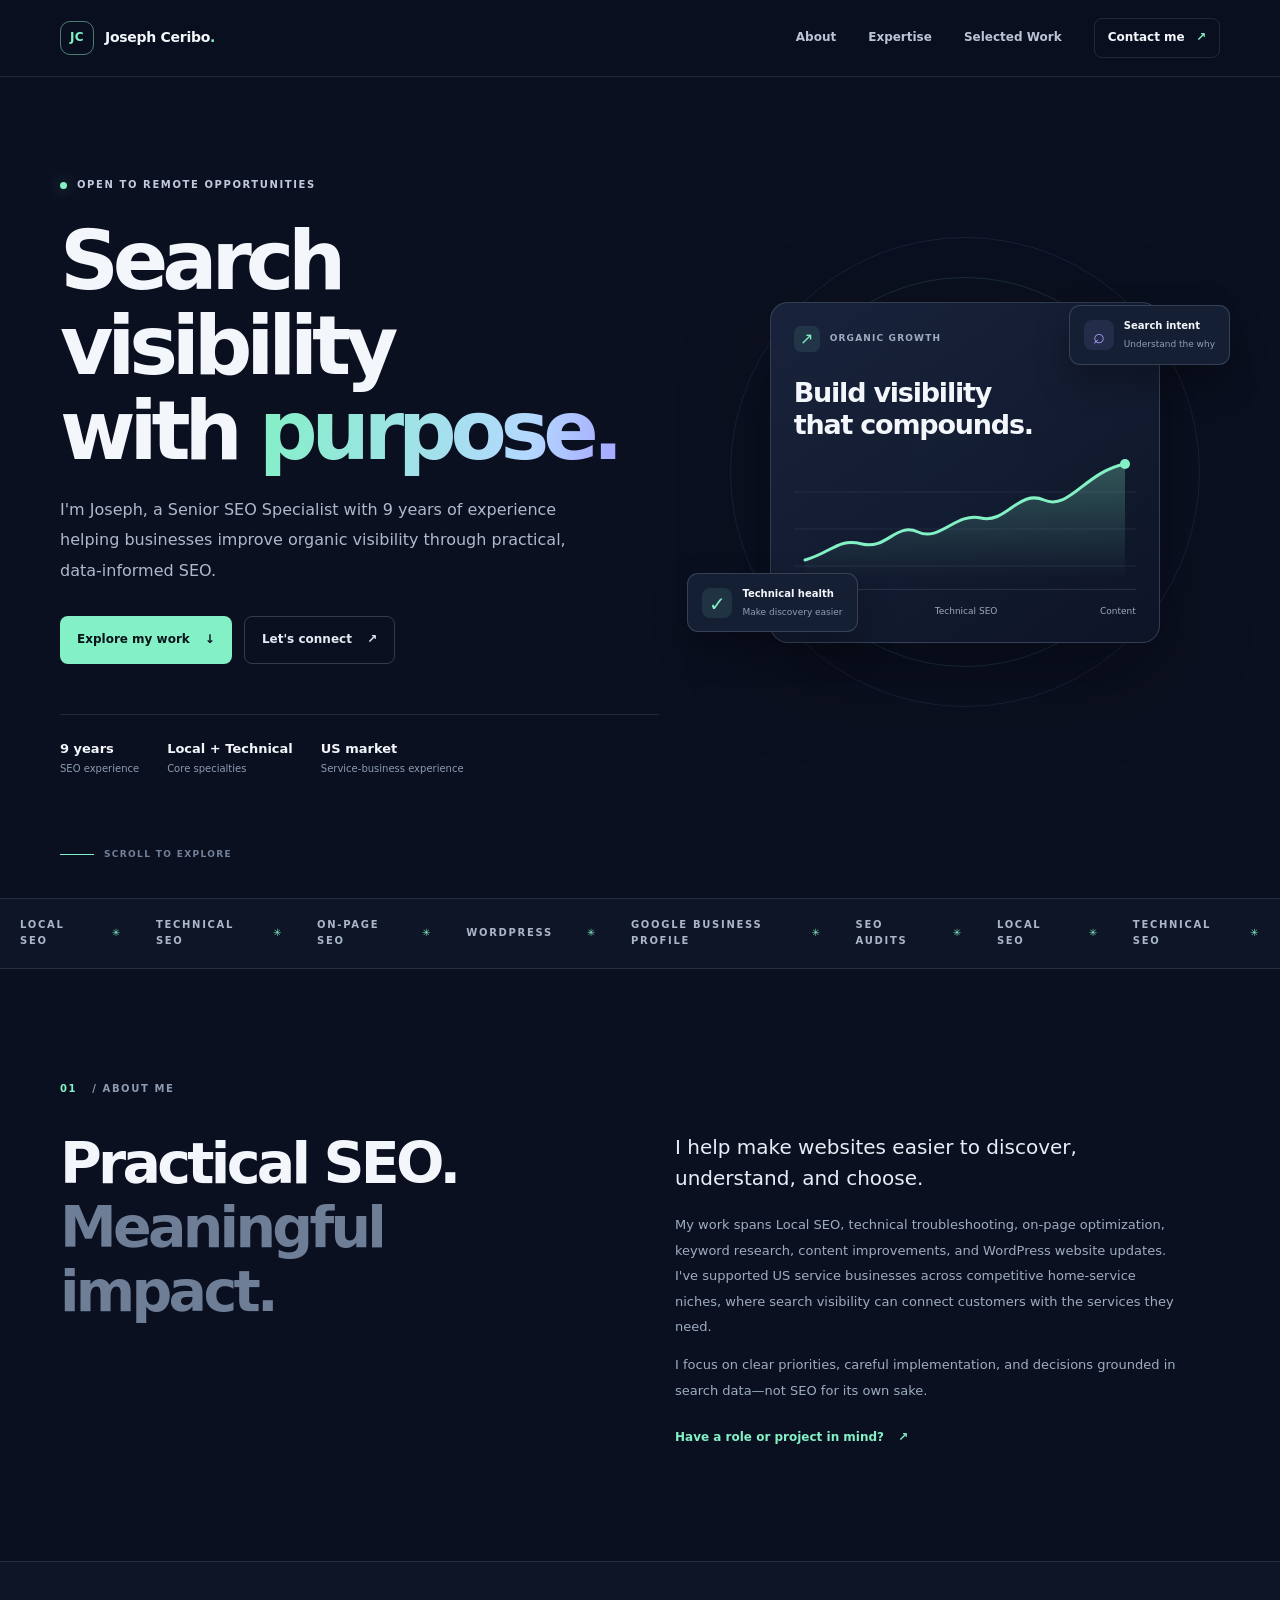
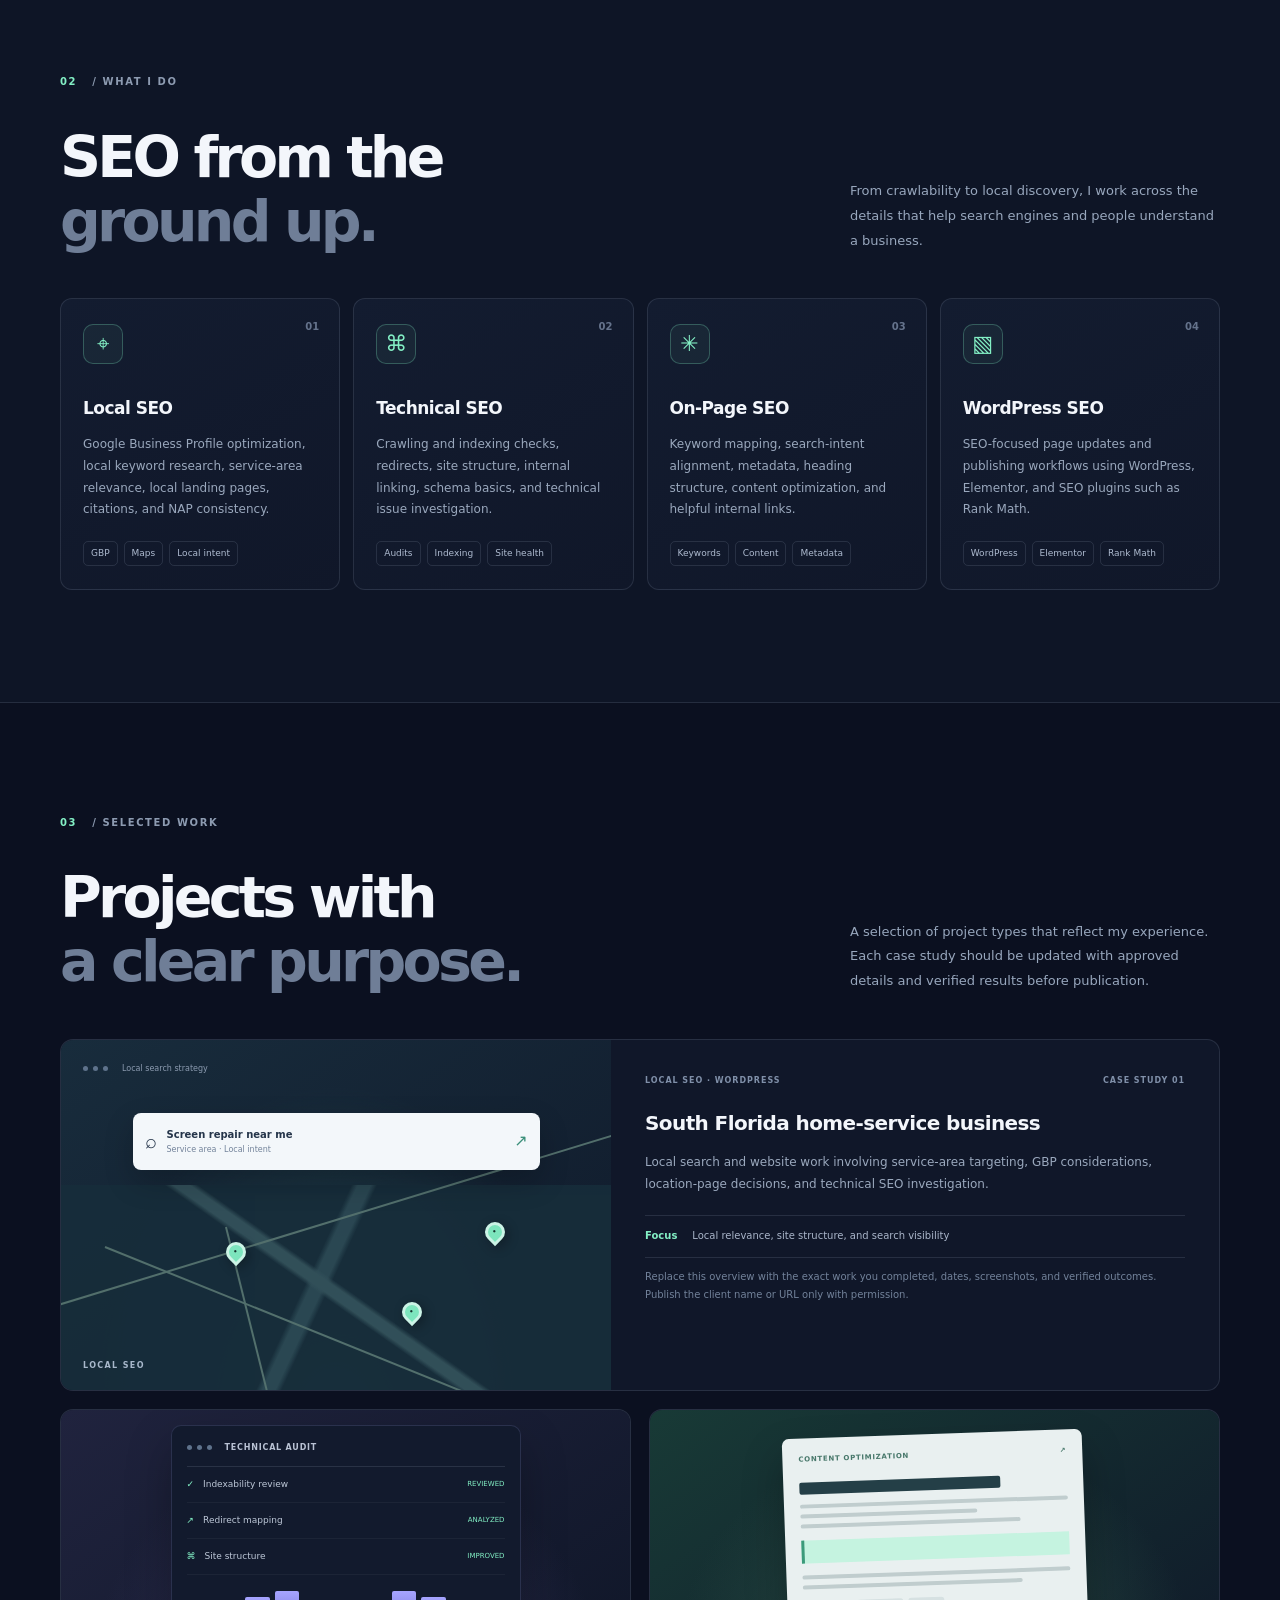
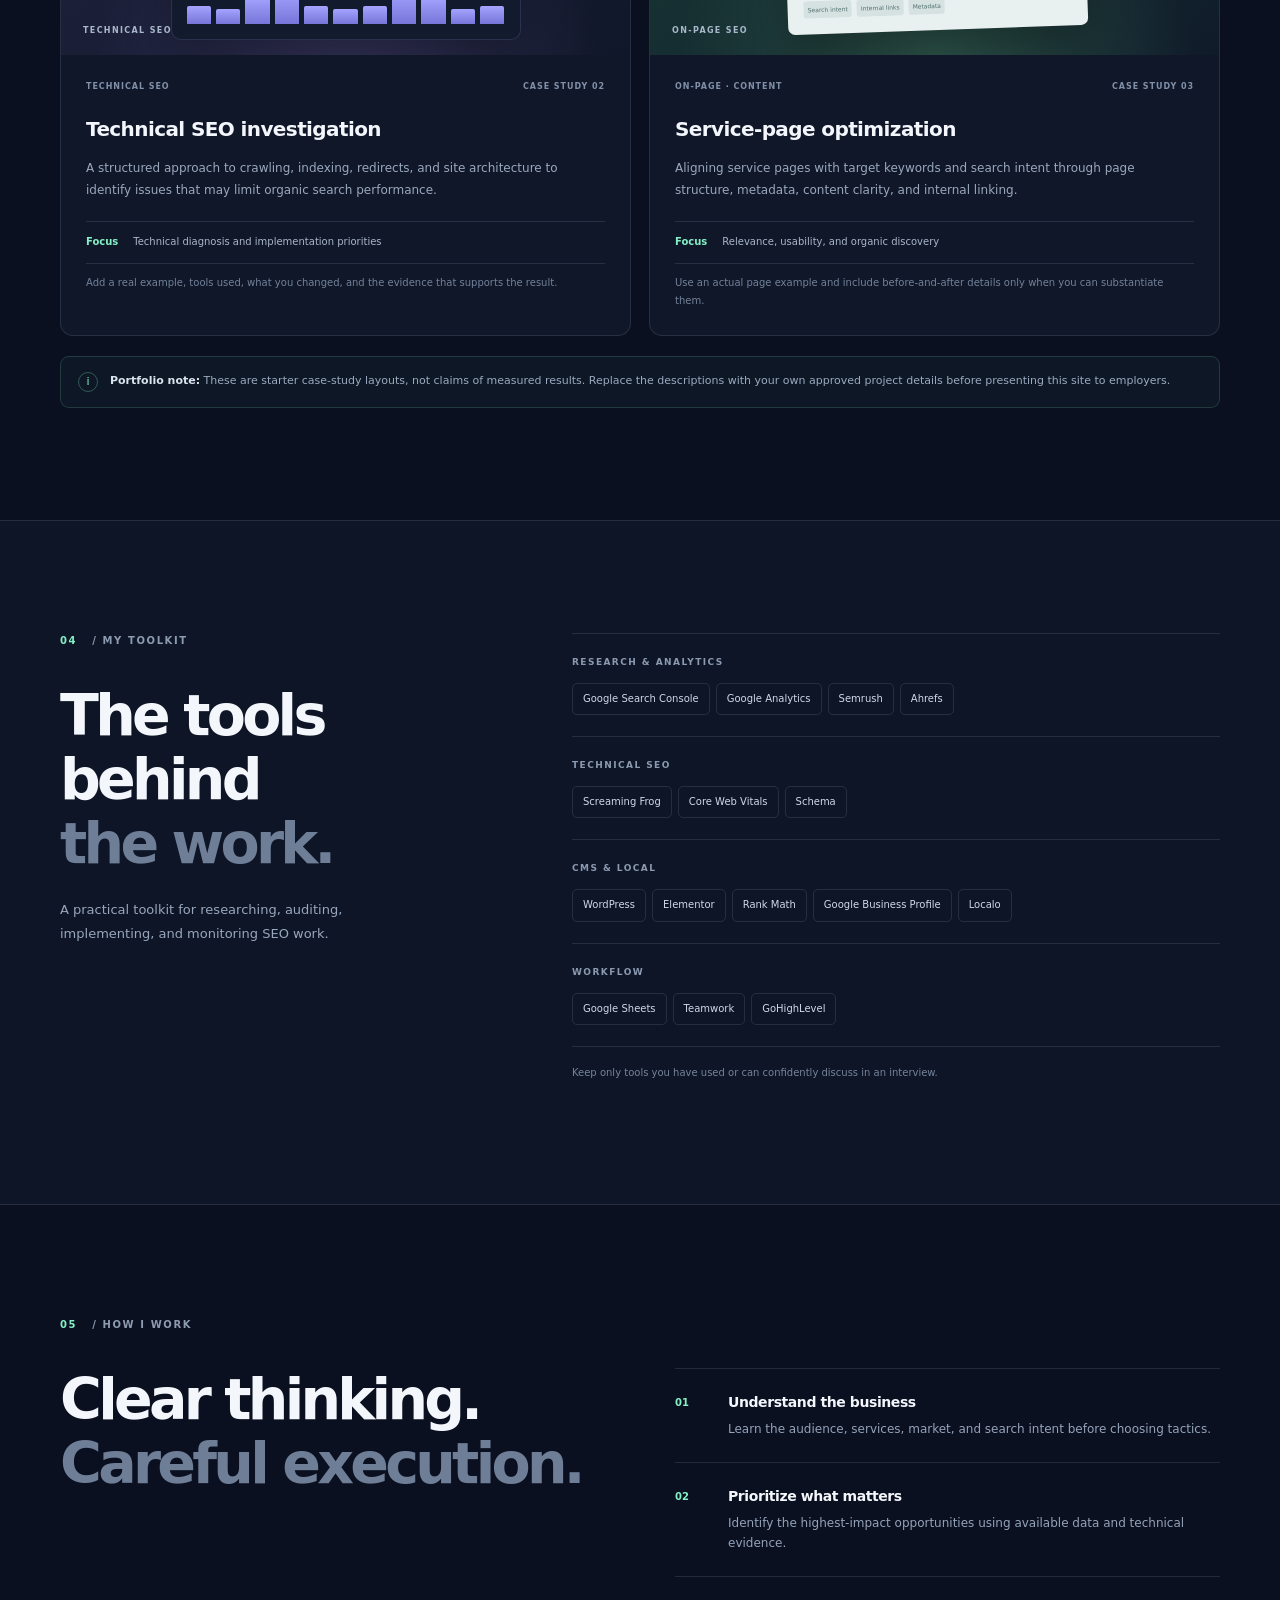
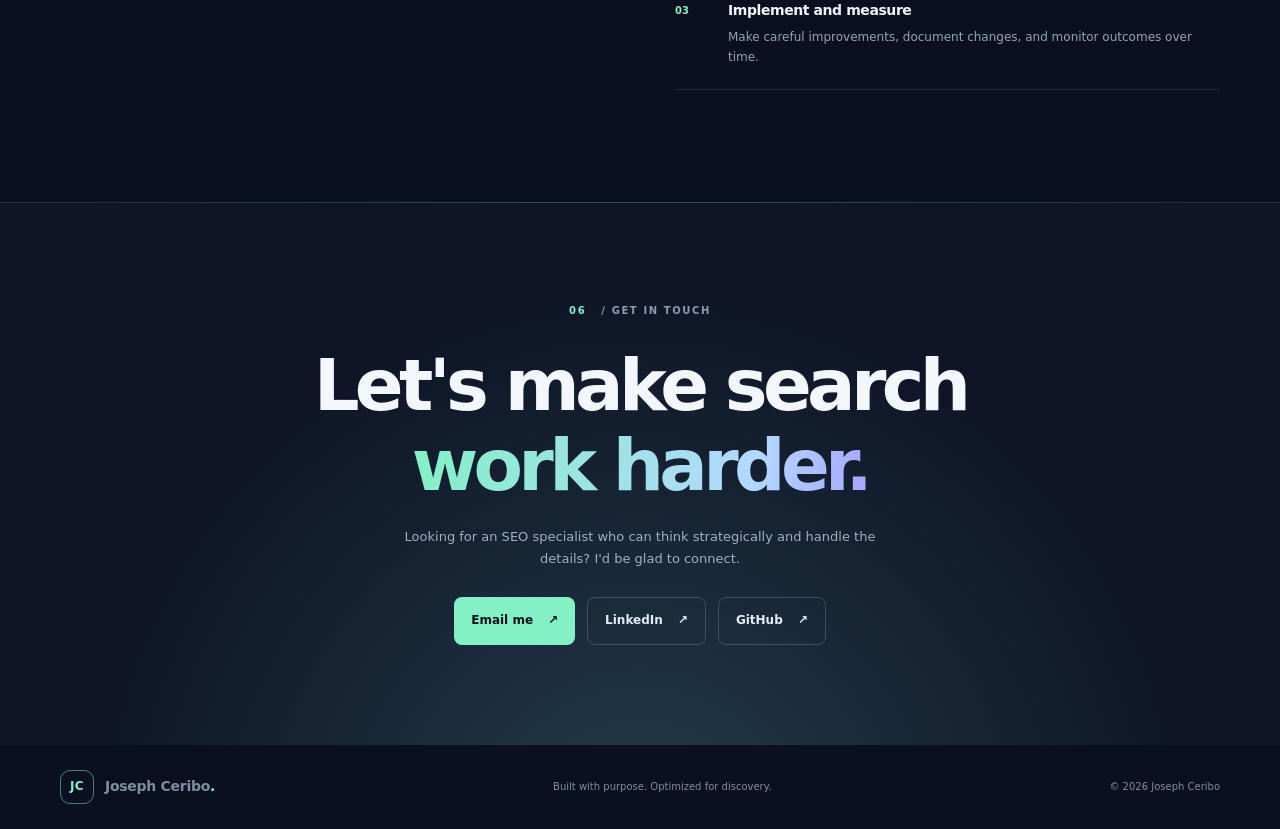
==== index.html @ 1f42ade4 "Add files via upload" ====
<!doctype html>
<html lang="en">
<head>
  <meta charset="utf-8">
  <meta name="viewport" content="width=device-width, initial-scale=1">
  <title>Joseph Ceribo | Senior SEO Specialist</title>
  <meta name="description" content="Joseph Ceribo is a Senior SEO Specialist with 9 years of experience in Local SEO, Technical SEO, On-Page SEO, and WordPress for service businesses.">
  <meta name="robots" content="index,follow">
  <meta name="theme-color" content="#0b1020">
  <!-- Replace the URL below with your published GitHub Pages URL or custom domain. -->
  <link rel="canonical" href="https://YOUR-USERNAME.github.io/portfolio/">
  <link rel="stylesheet" href="styles.css">
  <script type="application/ld+json">
  {
    "@context": "https://schema.org",
    "@type": "Person",
    "name": "Joseph Ceribo",
    "jobTitle": "Senior SEO Specialist",
    "description": "SEO specialist with 9 years of experience in Local SEO, Technical SEO, On-Page SEO, and WordPress.",
    "knowsAbout": ["Local SEO", "Technical SEO", "On-Page SEO", "WordPress SEO", "Google Business Profile", "SEO Audits"]
  }
  </script>
</head>
<body>
  <a class="skip-link" href="#main">Skip to content</a>
  <header class="site-header">
    <nav class="nav container" aria-label="Main navigation">
      <a class="brand" href="#home" aria-label="Joseph Ceribo home"><span class="brand-mark">JC</span><span>Joseph Ceribo<span class="brand-dot">.</span></span></a>
      <button class="menu-toggle" aria-expanded="false" aria-controls="nav-links" aria-label="Toggle navigation"><span></span><span></span><span></span></button>
      <div class="nav-links" id="nav-links">
        <a href="#about">About</a>
        <a href="#expertise">Expertise</a>
        <a href="#work">Selected Work</a>
        <a href="#contact" class="nav-cta">Contact me <span aria-hidden="true">↗</span></a>
      </div>
    </nav>
  </header>

  <main id="main">
    <section class="hero section container" id="home">
      <div class="hero-copy">
        <p class="eyebrow"><span class="status-dot"></span> OPEN TO REMOTE OPPORTUNITIES</p>
        <h1>Search visibility<br>with <span class="gradient-text">purpose.</span></h1>
        <p class="hero-intro">I'm Joseph, a Senior SEO Specialist with 9 years of experience helping businesses improve organic visibility through practical, data-informed SEO.</p>
        <div class="hero-actions">
          <a class="button button-primary" href="#work">Explore my work <span aria-hidden="true">↓</span></a>
          <a class="button button-ghost" href="#contact">Let's connect <span aria-hidden="true">↗</span></a>
        </div>
        <div class="hero-proof">
          <div><strong>9 years</strong><span>SEO experience</span></div>
          <div><strong>Local + Technical</strong><span>Core specialties</span></div>
          <div><strong>US market</strong><span>Service-business experience</span></div>
        </div>
      </div>
      <div class="hero-visual" aria-label="SEO strategy illustration">
        <div class="orb orb-one"></div><div class="orb orb-two"></div>
        <div class="visual-card card-main">
          <div class="visual-top"><span class="mini-icon">↗</span><span class="tiny-label">ORGANIC GROWTH</span><span class="live-pill">SEO</span></div>
          <div class="visual-heading">Build visibility<br>that compounds.</div>
          <div class="chart">
            <div class="chart-grid"></div>
            <svg viewBox="0 0 320 125" role="img" aria-label="Decorative upward trend line">
              <defs><linearGradient id="lineFill" x1="0" x2="0" y1="0" y2="1"><stop offset="0%" stop-color="#83f0c5" stop-opacity=".28"/><stop offset="100%" stop-color="#83f0c5" stop-opacity="0"/></linearGradient></defs>
              <path d="M0 106 C28 98 32 84 57 90 S91 68 113 78 S151 58 176 64 S214 35 239 46 S280 18 320 10 L320 125 L0 125Z" fill="url(#lineFill)"/>
              <path d="M0 106 C28 98 32 84 57 90 S91 68 113 78 S151 58 176 64 S214 35 239 46 S280 18 320 10" fill="none" stroke="#83f0c5" stroke-width="3" stroke-linecap="round"/>
              <circle cx="320" cy="10" r="5" fill="#83f0c5"/>
            </svg>
          </div>
          <div class="visual-bottom"><span>Strategy</span><span>Technical SEO</span><span>Content</span></div>
        </div>
        <div class="floating-chip chip-a"><span class="chip-icon">⌕</span><span><b>Search intent</b><small>Understand the why</small></span></div>
        <div class="floating-chip chip-b"><span class="chip-icon chip-icon-green">✓</span><span><b>Technical health</b><small>Make discovery easier</small></span></div>
        <div class="hero-glow"></div>
      </div>
      <div class="hero-scroll"><span></span> SCROLL TO EXPLORE</div>
    </section>

    <section class="ticker" aria-label="Areas of expertise">
      <div class="ticker-track"><span>LOCAL SEO</span><i>✳</i><span>TECHNICAL SEO</span><i>✳</i><span>ON-PAGE SEO</span><i>✳</i><span>WORDPRESS</span><i>✳</i><span>GOOGLE BUSINESS PROFILE</span><i>✳</i><span>SEO AUDITS</span><i>✳</i><span>LOCAL SEO</span><i>✳</i><span>TECHNICAL SEO</span><i>✳</i></div>
    </section>

    <section class="section container about-section" id="about">
      <div class="section-kicker"><span>01</span> / ABOUT ME</div>
      <div class="about-grid">
        <div><h2>Practical SEO.<br><span class="muted-heading">Meaningful impact.</span></h2></div>
        <div class="about-content">
          <p class="lead">I help make websites easier to discover, understand, and choose.</p>
          <p>My work spans Local SEO, technical troubleshooting, on-page optimization, keyword research, content improvements, and WordPress website updates. I've supported US service businesses across competitive home-service niches, where search visibility can connect customers with the services they need.</p>
          <p>I focus on clear priorities, careful implementation, and decisions grounded in search data—not SEO for its own sake.</p>
          <a class="text-link" href="#contact">Have a role or project in mind? <span>↗</span></a>
        </div>
      </div>
    </section>

    <section class="section section-alt" id="expertise">
      <div class="container">
        <div class="section-kicker"><span>02</span> / WHAT I DO</div>
        <div class="section-heading-row"><h2>SEO from the<br><span class="muted-heading">ground up.</span></h2><p>From crawlability to local discovery, I work across the details that help search engines and people understand a business.</p></div>
        <div class="expertise-grid">
          <article class="skill-card"><div class="skill-number">01</div><div class="skill-icon">⌖</div><h3>Local SEO</h3><p>Google Business Profile optimization, local keyword research, service-area relevance, local landing pages, citations, and NAP consistency.</p><div class="skill-tags"><span>GBP</span><span>Maps</span><span>Local intent</span></div></article>
          <article class="skill-card"><div class="skill-number">02</div><div class="skill-icon">⌘</div><h3>Technical SEO</h3><p>Crawling and indexing checks, redirects, site structure, internal linking, schema basics, and technical issue investigation.</p><div class="skill-tags"><span>Audits</span><span>Indexing</span><span>Site health</span></div></article>
          <article class="skill-card"><div class="skill-number">03</div><div class="skill-icon">✳</div><h3>On-Page SEO</h3><p>Keyword mapping, search-intent alignment, metadata, heading structure, content optimization, and helpful internal links.</p><div class="skill-tags"><span>Keywords</span><span>Content</span><span>Metadata</span></div></article>
          <article class="skill-card"><div class="skill-number">04</div><div class="skill-icon">▧</div><h3>WordPress SEO</h3><p>SEO-focused page updates and publishing workflows using WordPress, Elementor, and SEO plugins such as Rank Math.</p><div class="skill-tags"><span>WordPress</span><span>Elementor</span><span>Rank Math</span></div></article>
        </div>
      </div>
    </section>

    <section class="section container" id="work">
      <div class="section-kicker"><span>03</span> / SELECTED WORK</div>
      <div class="section-heading-row"><h2>Projects with<br><span class="muted-heading">a clear purpose.</span></h2><p>A selection of project types that reflect my experience. Each case study should be updated with approved details and verified results before publication.</p></div>
      <div class="work-grid">
        <article class="work-card work-featured">
          <div class="work-visual visual-local"><div class="browser-bar"><span></span><span></span><span></span><div>Local search strategy</div></div><div class="mock-search"><span>⌕</span><div><b>Screen repair near me</b><small>Service area · Local intent</small></div><span class="search-arrow">↗</span></div><div class="mock-map"><div class="map-line line-1"></div><div class="map-line line-2"></div><div class="map-line line-3"></div><div class="map-pin pin-1">•</div><div class="map-pin pin-2">•</div><div class="map-pin pin-3">•</div></div><span class="visual-label">LOCAL SEO</span></div>
          <div class="work-info"><div class="work-meta"><span>LOCAL SEO · WORDPRESS</span><span>CASE STUDY 01</span></div><h3>South Florida home-service business</h3><p>Local search and website work involving service-area targeting, GBP considerations, location-page decisions, and technical SEO investigation.</p><div class="work-outcome"><b>Focus</b><span>Local relevance, site structure, and search visibility</span></div><p class="case-note">Replace this overview with the exact work you completed, dates, screenshots, and verified outcomes. Publish the client name or URL only with permission.</p></div>
        </article>
        <article class="work-card">
          <div class="work-visual visual-tech"><div class="tech-window"><div class="tech-window-head"><span></span><span></span><span></span><b>TECHNICAL AUDIT</b></div><div class="audit-row"><i class="audit-check">✓</i><span>Indexability review</span><em>REVIEWED</em></div><div class="audit-row"><i class="audit-check">↗</i><span>Redirect mapping</span><em>ANALYZED</em></div><div class="audit-row"><i class="audit-check">⌘</i><span>Site structure</span><em>IMPROVED</em></div><div class="audit-bars"><span></span><span></span><span></span><span></span><span></span><span></span><span></span><span></span><span></span><span></span><span></span></div></div><span class="visual-label">TECHNICAL SEO</span></div>
          <div class="work-info"><div class="work-meta"><span>TECHNICAL SEO</span><span>CASE STUDY 02</span></div><h3>Technical SEO investigation</h3><p>A structured approach to crawling, indexing, redirects, and site architecture to identify issues that may limit organic search performance.</p><div class="work-outcome"><b>Focus</b><span>Technical diagnosis and implementation priorities</span></div><p class="case-note">Add a real example, tools used, what you changed, and the evidence that supports the result.</p></div>
        </article>
        <article class="work-card">
          <div class="work-visual visual-content"><div class="content-sheet"><div class="sheet-top"><span>CONTENT OPTIMIZATION</span><span>↗</span></div><div class="sheet-title"></div><div class="sheet-line wide"></div><div class="sheet-line"></div><div class="sheet-line medium"></div><div class="sheet-highlight"></div><div class="sheet-line wide"></div><div class="sheet-line medium"></div><div class="sheet-tags"><span>Search intent</span><span>Internal links</span><span>Metadata</span></div></div><span class="visual-label">ON-PAGE SEO</span></div>
          <div class="work-info"><div class="work-meta"><span>ON-PAGE · CONTENT</span><span>CASE STUDY 03</span></div><h3>Service-page optimization</h3><p>Aligning service pages with target keywords and search intent through page structure, metadata, content clarity, and internal linking.</p><div class="work-outcome"><b>Focus</b><span>Relevance, usability, and organic discovery</span></div><p class="case-note">Use an actual page example and include before-and-after details only when you can substantiate them.</p></div>
        </article>
      </div>
      <div class="portfolio-note"><span class="note-icon">i</span><p><strong>Portfolio note:</strong> These are starter case-study layouts, not claims of measured results. Replace the descriptions with your own approved project details before presenting this site to employers.</p></div>
    </section>

    <section class="section section-alt" id="toolkit">
      <div class="container toolkit-layout">
        <div><div class="section-kicker"><span>04</span> / MY TOOLKIT</div><h2>The tools behind<br><span class="muted-heading">the work.</span></h2><p class="toolkit-intro">A practical toolkit for researching, auditing, implementing, and monitoring SEO work.</p></div>
        <div class="tool-list">
          <div class="tool-row"><span class="tool-category">RESEARCH & ANALYTICS</span><div class="tool-pills"><span>Google Search Console</span><span>Google Analytics</span><span>Semrush</span><span>Ahrefs</span></div></div>
          <div class="tool-row"><span class="tool-category">TECHNICAL SEO</span><div class="tool-pills"><span>Screaming Frog</span><span>Core Web Vitals</span><span>Schema</span></div></div>
          <div class="tool-row"><span class="tool-category">CMS & LOCAL</span><div class="tool-pills"><span>WordPress</span><span>Elementor</span><span>Rank Math</span><span>Google Business Profile</span><span>Localo</span></div></div>
          <div class="tool-row"><span class="tool-category">WORKFLOW</span><div class="tool-pills"><span>Google Sheets</span><span>Teamwork</span><span>GoHighLevel</span></div></div>
          <p class="tool-disclaimer">Keep only tools you have used or can confidently discuss in an interview.</p>
        </div>
      </div>
    </section>

    <section class="section container" id="approach">
      <div class="section-kicker"><span>05</span> / HOW I WORK</div>
      <div class="approach-grid">
        <div><h2>Clear thinking.<br><span class="muted-heading">Careful execution.</span></h2></div>
        <div class="approach-steps">
          <div class="approach-step"><span>01</span><div><h3>Understand the business</h3><p>Learn the audience, services, market, and search intent before choosing tactics.</p></div></div>
          <div class="approach-step"><span>02</span><div><h3>Prioritize what matters</h3><p>Identify the highest-impact opportunities using available data and technical evidence.</p></div></div>
          <div class="approach-step"><span>03</span><div><h3>Implement and measure</h3><p>Make careful improvements, document changes, and monitor outcomes over time.</p></div></div>
        </div>
      </div>
    </section>

    <section class="contact-section" id="contact">
      <div class="container contact-inner">
        <div class="section-kicker"><span>06</span> / GET IN TOUCH</div>
        <h2>Let's make search<br><span class="gradient-text">work harder.</span></h2>
        <p>Looking for an SEO specialist who can think strategically and handle the details? I'd be glad to connect.</p>
        <div class="contact-actions">
          <!-- Replace the placeholder email with your preferred professional email. -->
          <a class="button button-primary" href="mailto:YOUR-EMAIL@example.com">Email me <span aria-hidden="true">↗</span></a>
          <!-- Replace YOUR-LINKEDIN with your LinkedIn profile URL. -->
          <a class="button button-ghost" href="https://www.linkedin.com/in/YOUR-LINKEDIN/" target="_blank" rel="noopener noreferrer">LinkedIn <span aria-hidden="true">↗</span></a>
          <!-- Replace YOUR-USERNAME with your GitHub username. -->
          <a class="button button-ghost" href="https://github.com/YOUR-USERNAME" target="_blank" rel="noopener noreferrer">GitHub <span aria-hidden="true">↗</span></a>
        </div>
      </div>
    </section>
  </main>

  <footer class="footer container"><a class="brand" href="#home"><span class="brand-mark">JC</span><span>Joseph Ceribo<span class="brand-dot">.</span></span></a><p>Built with purpose. Optimized for discovery.</p><span>© <span id="year">2026</span> Joseph Ceribo</span></footer>
  <script src="script.js"></script>
</body>
</html>
---- styles.css ----
:root{--bg:#0b1020;--panel:#11182b;--panel2:#151e33;--text:#f3f6fb;--muted:#9ba8bd;--green:#83f0c5;--purple:#a6a4ff;--line:rgba(191,207,231,.13);--max:1160px}*{box-sizing:border-box}html{scroll-behavior:smooth;scroll-padding-top:88px}body{margin:0;background:var(--bg);color:var(--text);font-family:Inter,ui-sans-serif,system-ui,-apple-system,BlinkMacSystemFont,"Segoe UI",sans-serif;line-height:1.65;-webkit-font-smoothing:antialiased}a{color:inherit;text-decoration:none}button{font:inherit}.container{width:min(var(--max),calc(100% - 48px));margin-inline:auto}.section{padding-block:112px}.site-header{position:sticky;top:0;z-index:20;background:rgba(11,16,32,.84);backdrop-filter:blur(18px);border-bottom:1px solid var(--line)}.nav{height:76px;display:flex;align-items:center;justify-content:space-between}.brand{display:inline-flex;align-items:center;gap:11px;font-size:14px;font-weight:750;letter-spacing:-.02em}.brand-mark{display:grid;place-items:center;width:34px;height:34px;border:1px solid rgba(131,240,197,.5);border-radius:10px;color:var(--green);font-size:12px;letter-spacing:.02em}.brand-dot{color:var(--green)}.nav-links{display:flex;align-items:center;gap:32px;color:#bac4d5;font-size:12px;font-weight:650}.nav-links a:hover,.text-link:hover{color:var(--green)}.nav-cta{border:1px solid var(--line);border-radius:8px;padding:9px 13px;color:var(--text)!important}.nav-cta span{color:var(--green);margin-left:7px}.menu-toggle{display:none;background:none;border:0;color:white}.hero{min-height:670px;display:grid;grid-template-columns:1.08fr .92fr;align-items:center;gap:50px;position:relative;padding-top:90px;padding-bottom:120px}.eyebrow,.section-kicker,.work-meta,.tool-category{font-size:10px;font-weight:800;letter-spacing:.16em}.eyebrow{color:#c1cadd;display:flex;align-items:center;gap:10px}.status-dot{width:7px;height:7px;border-radius:50%;background:var(--green);box-shadow:0 0 14px #83f0c566}.hero h1{font-size:clamp(52px,6.4vw,83px);line-height:1.04;letter-spacing:-.075em;margin:24px 0 22px;font-weight:760}.gradient-text{background:linear-gradient(100deg,var(--green),#b3d8ff 75%,var(--purple));color:transparent;background-clip:text;-webkit-background-clip:text}.hero-intro{max-width:510px;color:#aeb9cb;font-size:16px;line-height:1.9}.hero-actions,.contact-actions{display:flex;flex-wrap:wrap;gap:12px;margin-top:30px}.button{display:inline-flex;align-items:center;justify-content:center;gap:15px;padding:13px 17px;border-radius:8px;font-size:12px;font-weight:750;transition:transform .2s,border-color .2s}.button:hover{transform:translateY(-2px)}.button-primary{background:var(--green);color:#09131b}.button-ghost{border:1px solid rgba(191,207,231,.22);color:#e5ebf4}.button-ghost:hover{border-color:var(--green)}.hero-proof{display:flex;gap:28px;margin-top:50px;padding-top:23px;border-top:1px solid var(--line)}.hero-proof div{display:flex;flex-direction:column;gap:2px}.hero-proof strong{font-size:13px}.hero-proof span{font-size:10px;color:#8d9bb1}.hero-visual{position:relative;min-height:430px;display:grid;place-items:center}.hero-glow{position:absolute;width:330px;height:330px;border-radius:50%;background:radial-gradient(circle,rgba(95,119,230,.2),transparent 70%);filter:blur(12px);z-index:0}.orb{position:absolute;border:1px solid rgba(131,240,197,.13);border-radius:50%;z-index:0}.orb-one{width:390px;height:390px}.orb-two{width:470px;height:470px;border-color:rgba(166,164,255,.1)}.visual-card{position:relative;z-index:1;width:min(100%,390px);padding:23px;border:1px solid rgba(177,199,230,.2);border-radius:18px;background:linear-gradient(145deg,rgba(25,36,60,.97),rgba(14,21,39,.97));box-shadow:0 30px 90px #0005}.visual-top{display:flex;align-items:center;gap:10px}.mini-icon{width:26px;height:26px;display:grid;place-items:center;border-radius:7px;background:#83f0c51a;color:var(--green)}.tiny-label{font-size:9px;letter-spacing:.13em;color:#9eacc0;font-weight:800}.live-pill{margin-left:auto;color:var(--green);font-size:9px;border:1px solid #83f0c544;border-radius:20px;padding:3px 8px}.visual-heading{font-size:27px;line-height:1.18;letter-spacing:-.045em;font-weight:730;margin:25px 0 4px}.chart{height:145px;position:relative;overflow:hidden}.chart-grid{position:absolute;inset:12px 0;background:repeating-linear-gradient(to bottom,transparent 0,transparent 35px,rgba(177,199,230,.09) 36px,transparent 37px)}.chart svg{position:absolute;inset:10px 0 0;width:100%;height:125px}.visual-bottom{display:flex;justify-content:space-between;gap:8px;border-top:1px solid var(--line);padding-top:14px;color:#9aa9bf;font-size:9px}.floating-chip{position:absolute;z-index:3;display:flex;align-items:center;gap:10px;background:#151f34;border:1px solid rgba(191,207,231,.19);box-shadow:0 16px 35px #0004;border-radius:11px;padding:12px 14px}.floating-chip b,.floating-chip small{display:block}.floating-chip b{font-size:10px}.floating-chip small{font-size:9px;color:#8f9db2;margin-top:2px}.chip-icon{display:grid;place-items:center;width:30px;height:30px;background:#a6a4ff1a;color:var(--purple);border-radius:8px;font-size:20px}.chip-icon-green{background:#83f0c51a;color:var(--green)}.chip-a{top:48px;right:-10px}.chip-b{bottom:55px;left:-22px}.hero-scroll{position:absolute;bottom:36px;left:0;display:flex;align-items:center;gap:10px;color:#728199;font-size:9px;font-weight:800;letter-spacing:.15em}.hero-scroll span{height:1px;width:34px;background:var(--green)}.ticker{overflow:hidden;border-block:1px solid var(--line);background:#0e1526}.ticker-track{display:flex;align-items:center;justify-content:space-around;gap:34px;min-width:1000px;padding:18px 20px;color:#aab6ca;font-size:10px;font-weight:800;letter-spacing:.17em}.ticker-track i{color:var(--green);font-style:normal}.section-kicker{color:#8d9bb1;margin-bottom:35px}.section-kicker span{color:var(--green);margin-right:10px}.about-grid,.approach-grid{display:grid;grid-template-columns:1fr 1fr;gap:70px}.section h2,.contact-inner h2{font-size:clamp(36px,4.5vw,57px);line-height:1.12;letter-spacing:-.065em;margin:0;font-weight:730}.muted-heading{color:#6f7e97}.about-content{max-width:510px}.lead{font-size:20px;color:#e7edf6;line-height:1.55;margin:0 0 18px}.about-content p:not(.lead){color:#9eacc0;font-size:13px;line-height:1.95}.text-link{display:inline-flex;gap:14px;align-items:center;color:var(--green);font-size:12px;font-weight:750;margin-top:12px}.section-alt{background:#0e1526;border-block:1px solid var(--line)}.section-heading-row{display:flex;align-items:end;justify-content:space-between;gap:50px;margin-bottom:45px}.section-heading-row>p{max-width:370px;margin:0;color:#98a7bd;font-size:13px;line-height:1.9}.expertise-grid{display:grid;grid-template-columns:repeat(4,1fr);gap:13px}.skill-card{position:relative;padding:25px 22px 23px;border:1px solid var(--line);border-radius:12px;background:linear-gradient(150deg,#131c30,#101729);min-height:290px;transition:transform .2s,border-color .2s}.skill-card:hover,.work-card:hover{transform:translateY(-4px);border-color:#83f0c54a}.skill-number{position:absolute;top:20px;right:20px;color:#65738c;font-size:10px;font-weight:800}.skill-icon{width:40px;height:40px;border:1px solid #83f0c544;background:#83f0c50d;border-radius:10px;display:grid;place-items:center;color:var(--green);font-size:22px;margin-bottom:30px}.skill-card h3,.work-info h3,.approach-step h3{font-size:17px;letter-spacing:-.03em;margin:0 0 10px}.skill-card p,.work-info>p{font-size:12px;color:#9aa8bd;line-height:1.8}.skill-tags,.tool-pills{display:flex;flex-wrap:wrap;gap:6px}.skill-tags{margin-top:20px}.skill-tags span,.tool-pills span{border:1px solid var(--line);border-radius:5px;padding:4px 7px;color:#aebbd0;font-size:9px}.work-grid{display:grid;grid-template-columns:1fr 1fr;gap:18px}.work-card{overflow:hidden;border:1px solid var(--line);border-radius:13px;background:#101729;transition:transform .2s,border-color .2s}.work-featured{grid-column:1/-1;display:grid;grid-template-columns:.95fr 1.05fr}.work-visual{height:245px;position:relative;overflow:hidden;display:flex;align-items:center;justify-content:center;padding:25px}.work-featured .work-visual{height:100%;min-height:350px}.visual-local{background:radial-gradient(ellipse at 50% 110%,#244c54 0,transparent 62%),linear-gradient(145deg,#182c3c,#101a2b)}.browser-bar{position:absolute;top:22px;left:22px;right:22px;display:flex;gap:5px;align-items:center;color:#8c9bb0;font-size:8px}.browser-bar>span,.tech-window-head>span{width:5px;height:5px;background:#5e728b;border-radius:50%}.browser-bar div{margin-left:9px}.mock-search{position:absolute;z-index:2;top:73px;left:13%;right:13%;display:flex;align-items:center;gap:10px;padding:12px;background:#f3f7fa;color:#243449;border-radius:8px;box-shadow:0 12px 30px #0003}.mock-search>span:first-child{font-size:20px}.mock-search b,.mock-search small{display:block}.mock-search b{font-size:10px}.mock-search small{font-size:8px;color:#73839a}.search-arrow{margin-left:auto;color:#3a8f79}.mock-map{position:absolute;inset:145px 0 0;background-color:#172d3a;background-image:linear-gradient(35deg,transparent 47%,#33515a 48%,#33515a 50%,transparent 51%),linear-gradient(115deg,transparent 45%,#2b4853 46%,#2b4853 48%,transparent 49%);opacity:.95}.map-line{position:absolute;height:2px;background:#56736f;transform-origin:left}.line-1{width:110%;top:60%;left:-3%;transform:rotate(-17deg)}.line-2{width:90%;top:30%;left:8%;transform:rotate(22deg)}.line-3{width:80%;top:20%;left:30%;transform:rotate(76deg)}.map-pin{position:absolute;width:20px;height:20px;display:grid;place-items:center;border-radius:50% 50% 50% 0;transform:rotate(-45deg);background:var(--green);color:#14342d;border:3px solid #d6fff0;font-size:8px;box-shadow:0 4px 12px #0005}.pin-1{top:28%;left:30%}.pin-2{top:57%;left:62%}.pin-3{top:18%;left:77%}.visual-tech{background:radial-gradient(ellipse at 50% 120%,#37355e 0,transparent 65%),linear-gradient(145deg,#20233e,#101729)}.tech-window{width:100%;max-width:350px;padding:15px;background:#121a2d;border:1px solid #9b9be72c;border-radius:10px;box-shadow:0 20px 45px #0004}.tech-window-head{display:flex;gap:5px;align-items:center;padding-bottom:12px;border-bottom:1px solid var(--line)}.tech-window-head b{font-size:8px;color:#b9c2d4;letter-spacing:.1em;margin-left:8px}.audit-row{display:flex;align-items:center;gap:9px;padding:10px 0;border-bottom:1px solid #ffffff0b;font-size:9px;color:#bdc7d7}.audit-row em{margin-left:auto;font-size:7px;color:var(--green);font-style:normal}.audit-check{font-style:normal;color:var(--green)}.audit-bars{display:flex;align-items:end;gap:5px;height:36px;margin-top:13px}.audit-bars span{flex:1;background:linear-gradient(#a6a4ff,#7775d8);border-radius:2px 2px 0 0;height:var(--h,50%)}.audit-bars span:nth-child(3n){height:75%}.audit-bars span:nth-child(2n){height:42%}.audit-bars span:nth-child(4n){height:92%}.visual-content{background:radial-gradient(ellipse at 50% 100%,#2b5147 0,transparent 64%),linear-gradient(145deg,#183a36,#101b2a)}.content-sheet{width:85%;max-width:300px;min-height:175px;background:#e9f0f0;border-radius:7px;padding:16px;box-shadow:0 20px 40px #0004;transform:rotate(-2deg)}.sheet-top{display:flex;justify-content:space-between;color:#47776a;font-size:7px;font-weight:900;letter-spacing:.1em}.sheet-title{height:12px;width:75%;background:#243f47;margin:16px 0 10px;border-radius:2px}.sheet-line{height:4px;width:66%;background:#c0cdce;margin:6px 0;border-radius:2px}.sheet-line.wide{width:100%}.sheet-line.medium{width:82%}.sheet-highlight{height:23px;width:100%;background:#c5f3e0;border-left:3px solid #3b9a7a;margin:12px 0}.sheet-tags{display:flex;gap:5px;margin-top:12px}.sheet-tags span{font-size:6px;background:#d6e1e2;color:#52716f;padding:4px;border-radius:3px}.visual-label{position:absolute;bottom:18px;left:22px;font-size:8px;letter-spacing:.17em;color:#a8b8cb;font-weight:800}.work-info{padding:25px}.work-featured .work-info{padding:34px}.work-meta{display:flex;justify-content:space-between;gap:12px;color:#8090a9;font-size:8px;letter-spacing:.12em}.work-info h3{font-size:20px;margin-top:20px}.work-info>p{font-size:12px}.work-outcome{display:flex;gap:15px;padding:12px 0;border-block:1px solid var(--line);font-size:10px;margin-top:20px}.work-outcome b{color:var(--green);white-space:nowrap}.work-outcome span{color:#aab6ca}.work-info .case-note{font-size:10px;color:#72829a;margin-bottom:0}.portfolio-note{display:flex;gap:12px;align-items:flex-start;margin-top:20px;padding:15px 17px;border:1px solid #83f0c52a;border-radius:9px;background:#83f0c508}.note-icon{display:grid;place-items:center;flex:0 0 20px;height:20px;border:1px solid #83f0c54c;border-radius:50%;color:var(--green);font-size:11px}.portfolio-note p{margin:0;font-size:11px;color:#9baac0;line-height:1.7}.portfolio-note strong{color:#d9e4f0}.toolkit-layout{display:grid;grid-template-columns:.8fr 1.2fr;gap:80px}.toolkit-intro{max-width:330px;color:#98a7bd;font-size:13px;line-height:1.9;margin-top:22px}.tool-list{border-top:1px solid var(--line)}.tool-row{padding:21px 0;border-bottom:1px solid var(--line)}.tool-category{display:block;color:#8b9ab1;font-size:9px;margin-bottom:13px}.tool-pills span{font-size:10px;padding:7px 10px;color:#d0d9e7}.tool-disclaimer{font-size:10px;color:#75849b;margin-top:18px}.approach-steps{border-top:1px solid var(--line)}.approach-step{display:grid;grid-template-columns:38px 1fr;gap:15px;padding:22px 0;border-bottom:1px solid var(--line)}.approach-step>span{color:var(--green);font-size:10px;font-weight:800;padding-top:4px}.approach-step h3{margin:0 0 6px;font-size:14px}.approach-step p{margin:0;color:#94a3b9;font-size:12px}.contact-section{padding:100px 0;background:radial-gradient(ellipse at 50% 120%,#243c4b 0,transparent 62%),#0e1526;border-top:1px solid var(--line);text-align:center}.contact-inner{display:flex;flex-direction:column;align-items:center}.contact-inner .section-kicker{margin-bottom:25px}.contact-inner h2{font-size:clamp(44px,6vw,72px)}.contact-inner>p{max-width:480px;color:#a1afc3;font-size:13px;margin:20px 0 0}.contact-actions{justify-content:center;margin-top:28px}.footer{display:flex;align-items:center;justify-content:space-between;gap:20px;padding-block:25px;color:#7f8da3;font-size:10px}.footer p{margin:0}.skip-link{position:absolute;left:-999px;top:10px;background:var(--green);color:#09131b;padding:8px;z-index:100}.skip-link:focus{left:10px}:focus-visible{outline:2px solid var(--green);outline-offset:4px}
@media(max-width:900px){.hero{grid-template-columns:1fr;gap:15px;padding-top:75px}.hero-copy{max-width:700px}.hero-visual{min-height:430px;margin-top:10px}.hero-scroll{bottom:20px}.expertise-grid{grid-template-columns:repeat(2,1fr)}.about-grid,.approach-grid{gap:35px}.toolkit-layout{gap:40px}.work-featured{grid-template-columns:1fr}.work-featured .work-visual{min-height:300px}.work-featured .work-info{padding:25px}}
@media(max-width:650px){.container{width:min(var(--max),calc(100% - 34px))}.section{padding-block:78px}.nav{height:67px}.menu-toggle{display:flex;flex-direction:column;gap:5px;padding:9px}.menu-toggle span{display:block;width:21px;height:2px;background:#eaf0f8;border-radius:2px}.nav-links{display:none;position:absolute;top:66px;left:0;right:0;padding:20px 24px 25px;background:#0e1526;border-bottom:1px solid var(--line);flex-direction:column;align-items:stretch;gap:18px}.nav-links.is-open{display:flex}.nav-cta{text-align:center}.hero{padding-top:64px;padding-bottom:95px;min-height:auto}.hero h1{font-size:clamp(49px,13vw,68px)}.hero-intro{font-size:14px}.hero-proof{gap:15px;flex-wrap:wrap;margin-top:35px}.hero-proof strong{font-size:11px}.hero-proof span{font-size:9px}.hero-visual{min-height:365px;transform:scale(.92);margin-inline:-12px}.orb-one{width:320px;height:320px}.orb-two{width:390px;height:390px}.visual-card{width:min(100%,350px);padding:19px}.chip-a{right:-2px;top:28px}.chip-b{left:-2px;bottom:28px}.floating-chip{padding:9px 10px}.ticker-track{justify-content:flex-start;gap:22px}.about-grid,.approach-grid,.toolkit-layout{grid-template-columns:1fr;gap:28px}.section-heading-row{display:block}.section-heading-row>p{margin-top:20px}.expertise-grid{grid-template-columns:1fr}.skill-card{min-height:0}.skill-icon{margin-bottom:20px}.work-grid{grid-template-columns:1fr}.work-featured{grid-column:auto}.work-featured .work-visual{min-height:260px}.work-featured .work-info{padding:23px}.work-meta{font-size:7px}.work-info h3{font-size:18px}.toolkit-layout{gap:30px}.contact-section{padding:78px 0}.contact-inner h2{font-size:clamp(42px,12vw,60px)}.footer{flex-wrap:wrap;justify-content:center;text-align:center}.footer p{order:3;width:100%}}
@media(prefers-reduced-motion:reduce){html{scroll-behavior:auto}*,*::before,*::after{transition:none!important;animation:none!important}}
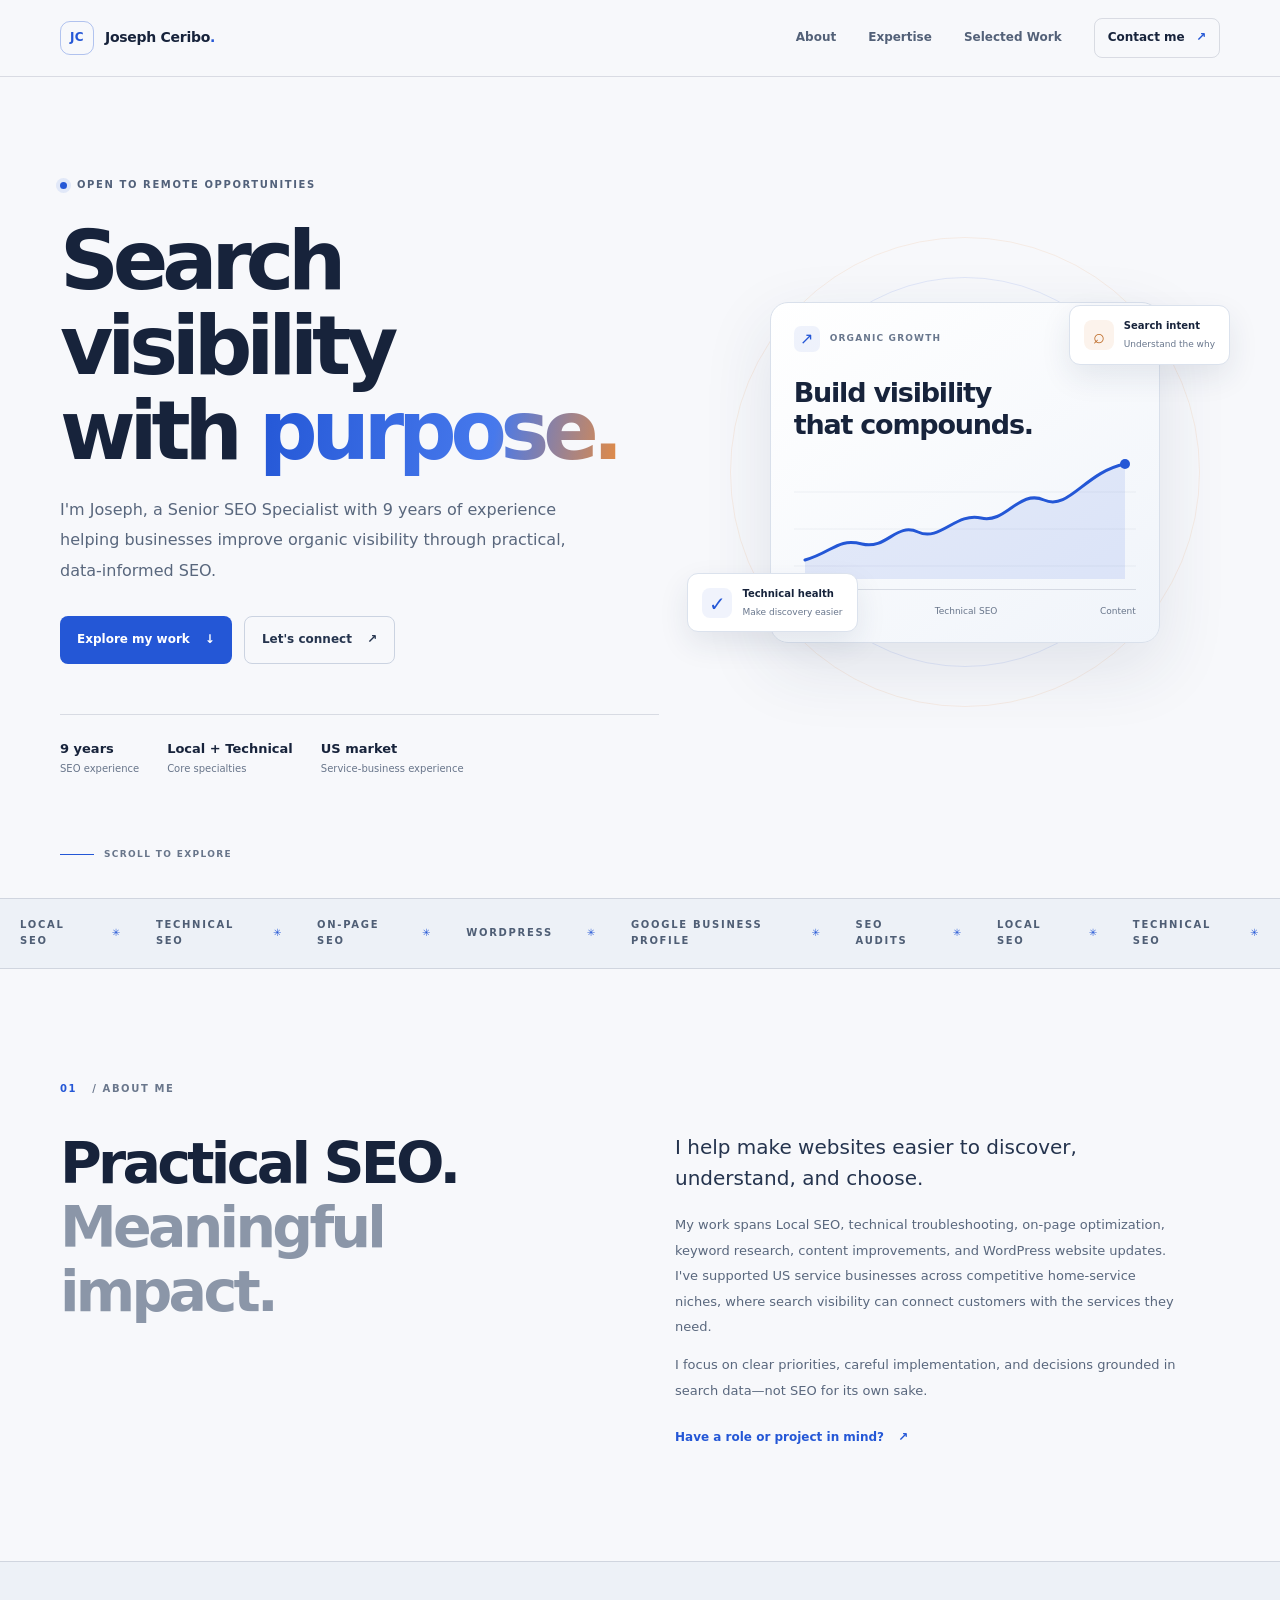
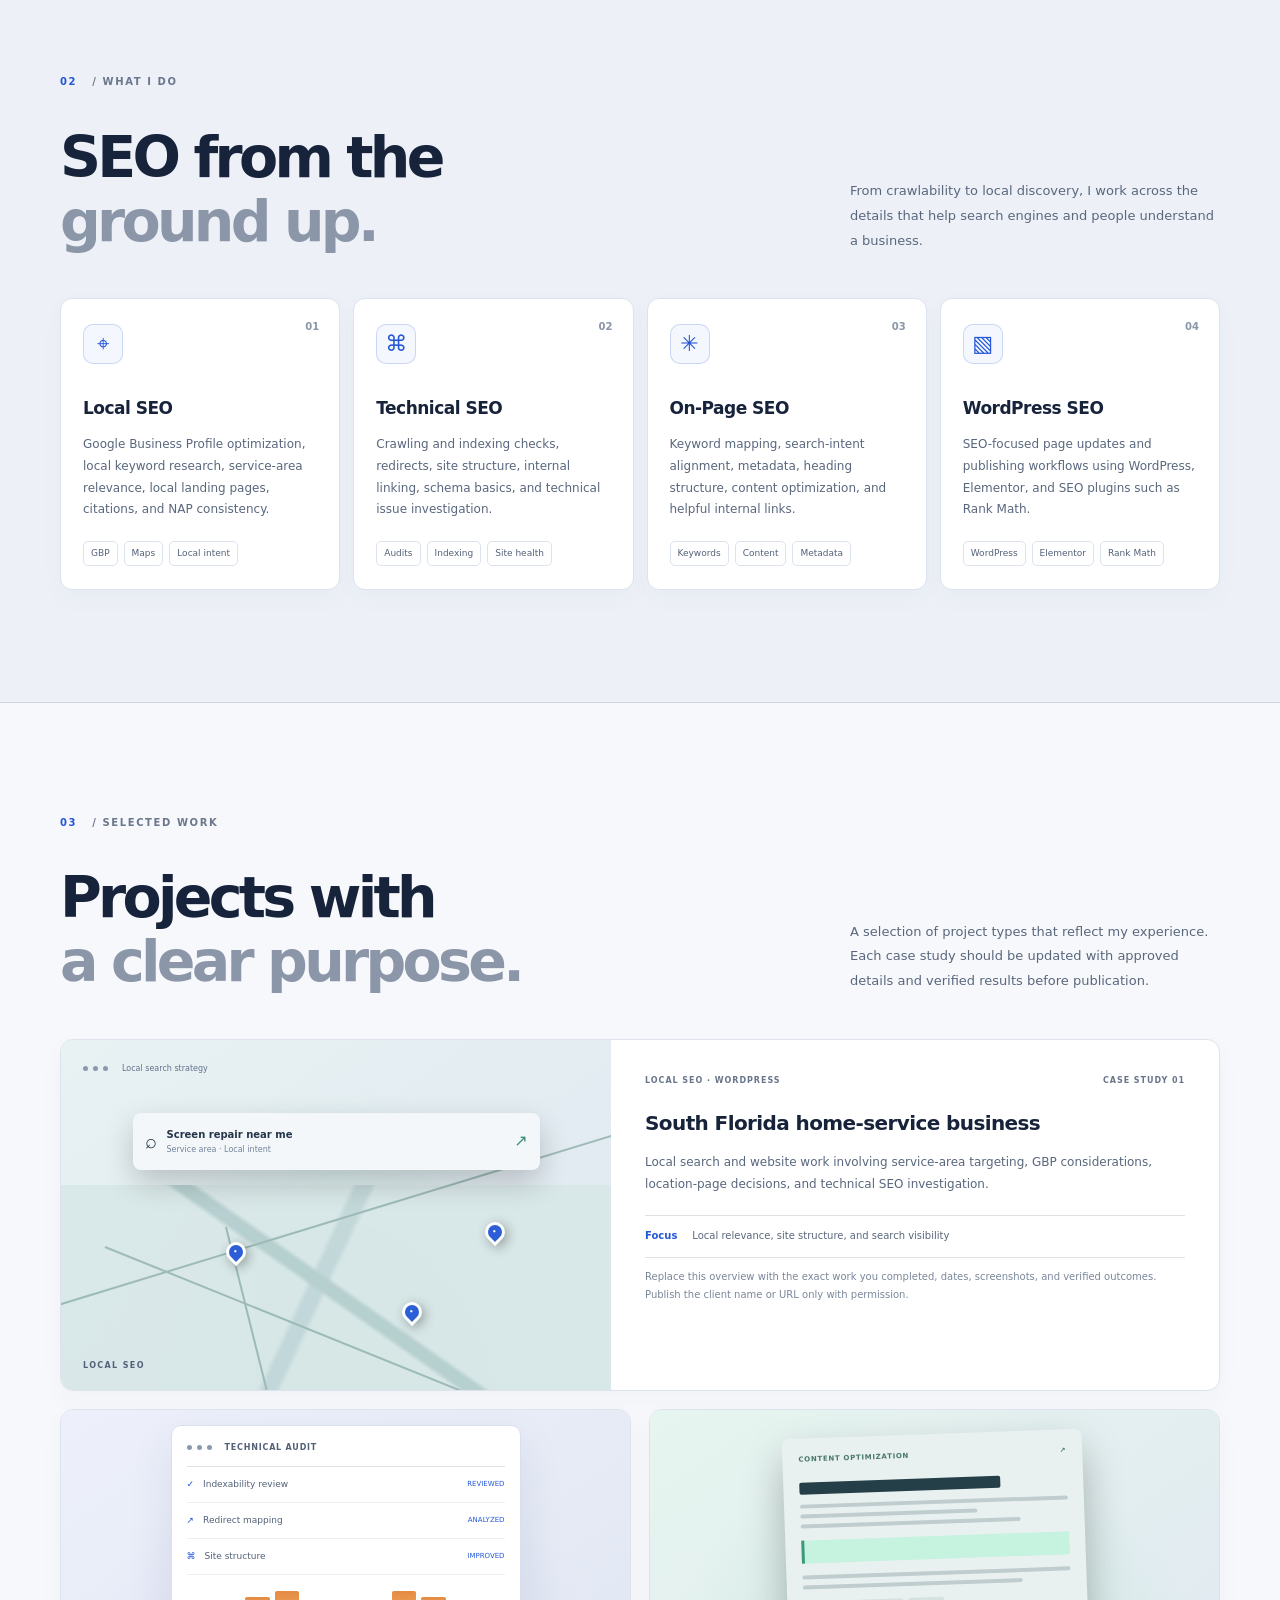
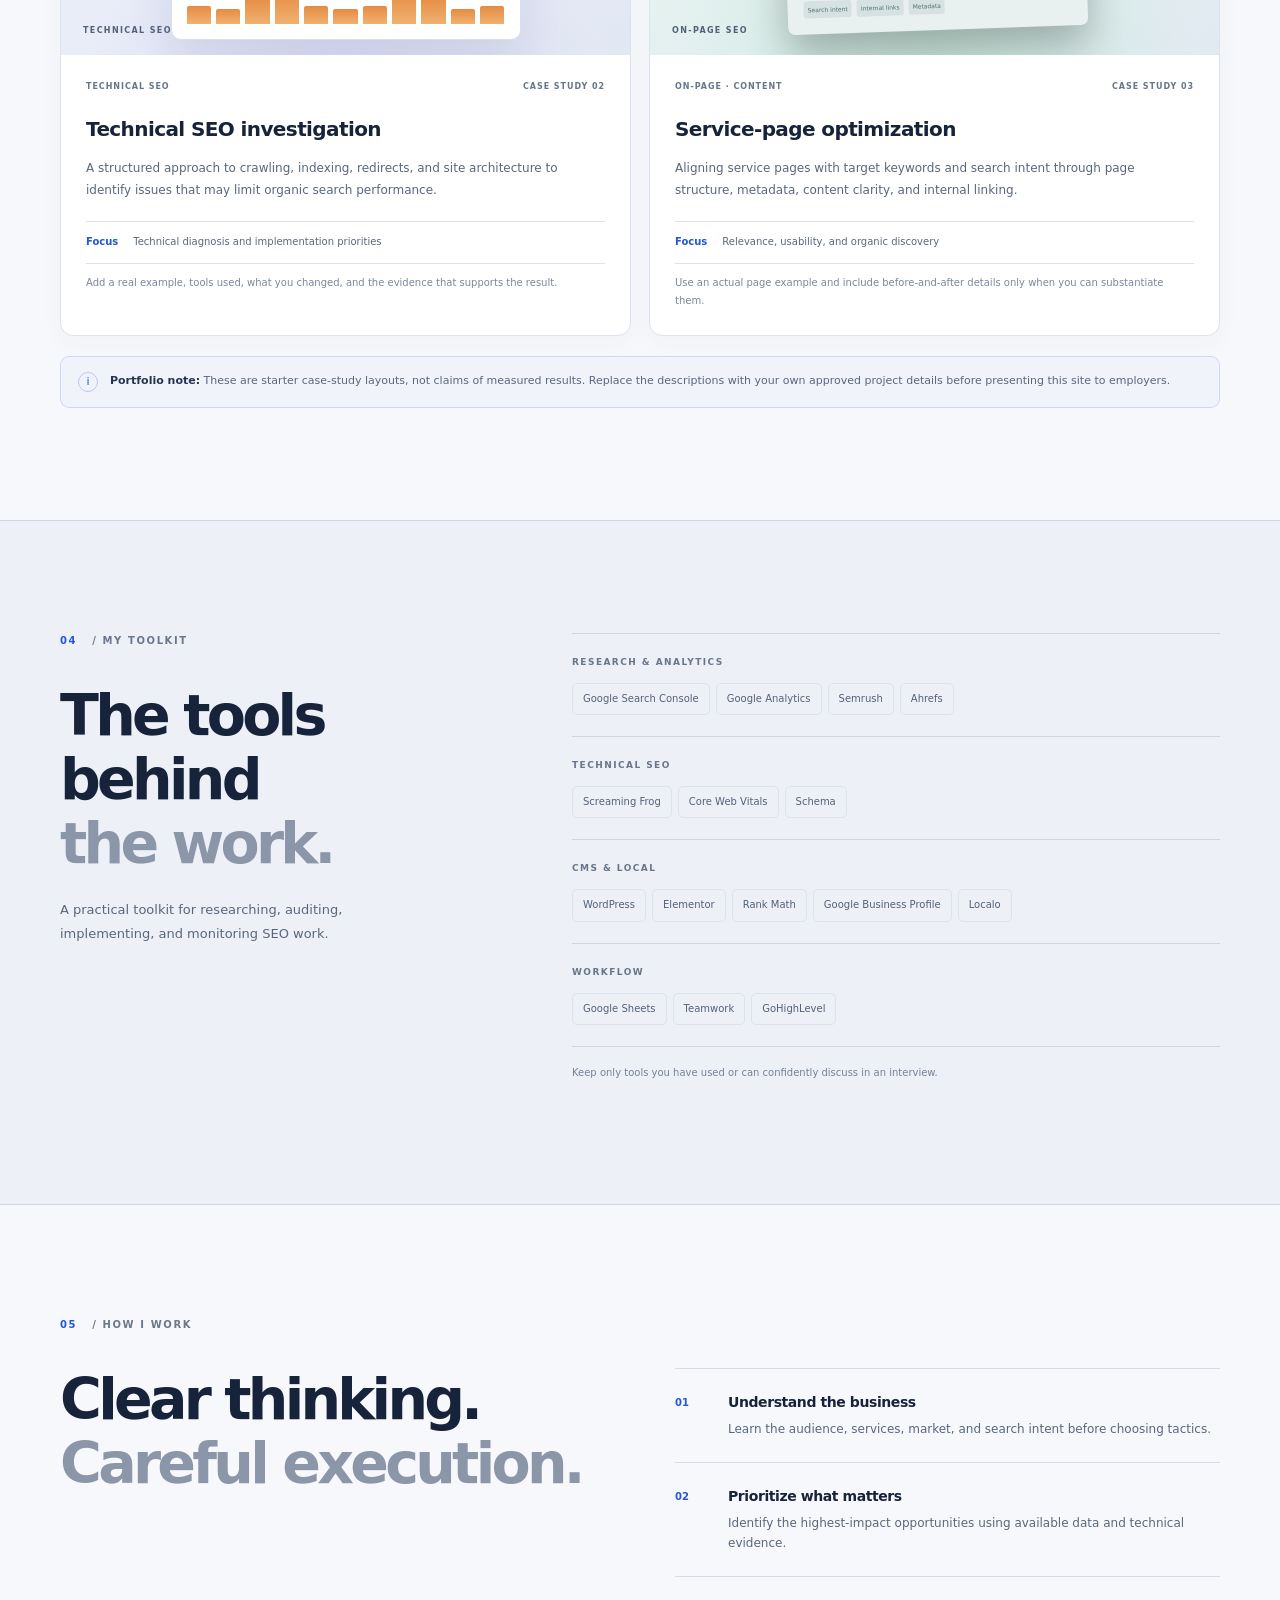
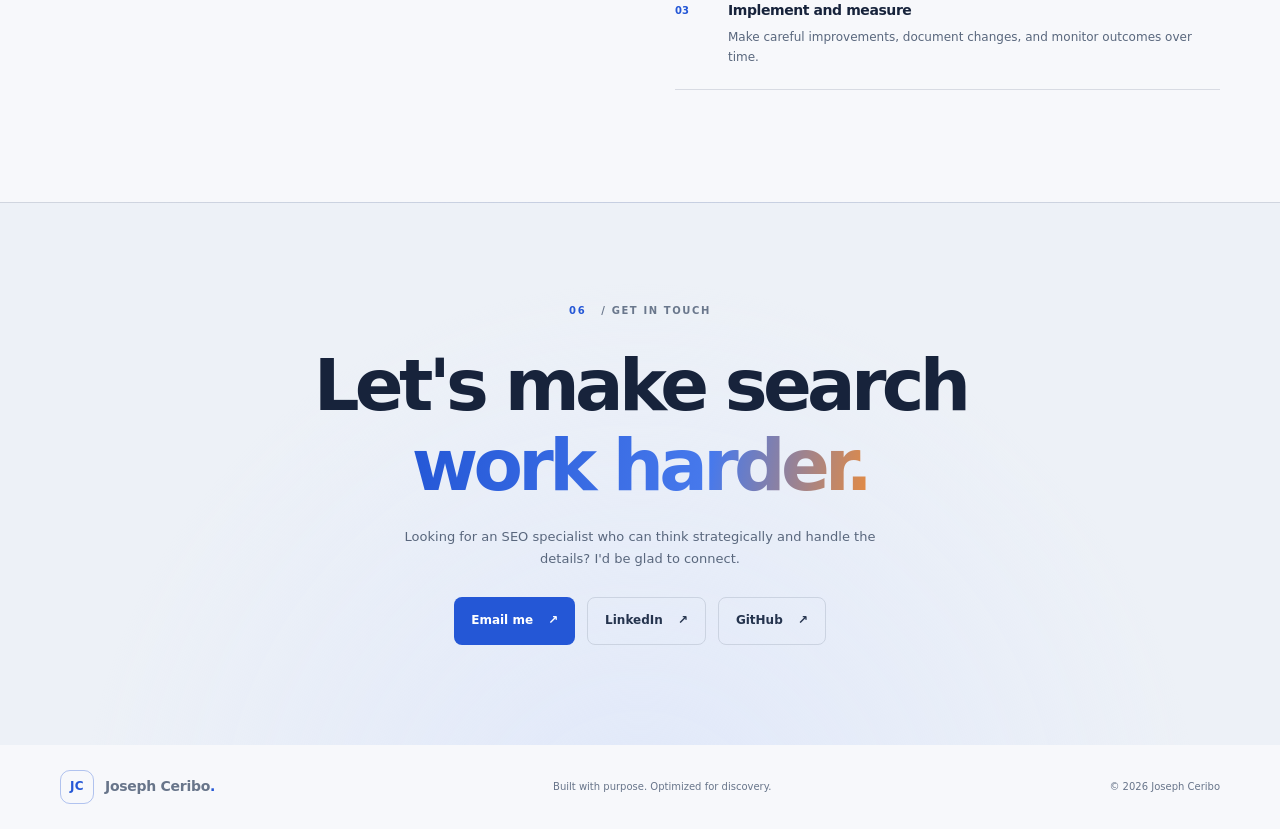
==== commit 611d771e: "Add files via upload" ====
--- a/index.html
+++ b/index.html
@@ -6,7 +6,7 @@
   <title>Joseph Ceribo | Senior SEO Specialist</title>
   <meta name="description" content="Joseph Ceribo is a Senior SEO Specialist with 9 years of experience in Local SEO, Technical SEO, On-Page SEO, and WordPress for service businesses.">
   <meta name="robots" content="index,follow">
-  <meta name="theme-color" content="#0b1020">
+  <meta name="theme-color" content="#f7f8fb">
   <!-- Replace the URL below with your published GitHub Pages URL or custom domain. -->
   <link rel="canonical" href="https://YOUR-USERNAME.github.io/portfolio/">
   <link rel="stylesheet" href="styles.css">
--- a/styles.css
+++ b/styles.css
@@ -2,3 +2,33 @@
 @media(max-width:900px){.hero{grid-template-columns:1fr;gap:15px;padding-top:75px}.hero-copy{max-width:700px}.hero-visual{min-height:430px;margin-top:10px}.hero-scroll{bottom:20px}.expertise-grid{grid-template-columns:repeat(2,1fr)}.about-grid,.approach-grid{gap:35px}.toolkit-layout{gap:40px}.work-featured{grid-template-columns:1fr}.work-featured .work-visual{min-height:300px}.work-featured .work-info{padding:25px}}
 @media(max-width:650px){.container{width:min(var(--max),calc(100% - 34px))}.section{padding-block:78px}.nav{height:67px}.menu-toggle{display:flex;flex-direction:column;gap:5px;padding:9px}.menu-toggle span{display:block;width:21px;height:2px;background:#eaf0f8;border-radius:2px}.nav-links{display:none;position:absolute;top:66px;left:0;right:0;padding:20px 24px 25px;background:#0e1526;border-bottom:1px solid var(--line);flex-direction:column;align-items:stretch;gap:18px}.nav-links.is-open{display:flex}.nav-cta{text-align:center}.hero{padding-top:64px;padding-bottom:95px;min-height:auto}.hero h1{font-size:clamp(49px,13vw,68px)}.hero-intro{font-size:14px}.hero-proof{gap:15px;flex-wrap:wrap;margin-top:35px}.hero-proof strong{font-size:11px}.hero-proof span{font-size:9px}.hero-visual{min-height:365px;transform:scale(.92);margin-inline:-12px}.orb-one{width:320px;height:320px}.orb-two{width:390px;height:390px}.visual-card{width:min(100%,350px);padding:19px}.chip-a{right:-2px;top:28px}.chip-b{left:-2px;bottom:28px}.floating-chip{padding:9px 10px}.ticker-track{justify-content:flex-start;gap:22px}.about-grid,.approach-grid,.toolkit-layout{grid-template-columns:1fr;gap:28px}.section-heading-row{display:block}.section-heading-row>p{margin-top:20px}.expertise-grid{grid-template-columns:1fr}.skill-card{min-height:0}.skill-icon{margin-bottom:20px}.work-grid{grid-template-columns:1fr}.work-featured{grid-column:auto}.work-featured .work-visual{min-height:260px}.work-featured .work-info{padding:23px}.work-meta{font-size:7px}.work-info h3{font-size:18px}.toolkit-layout{gap:30px}.contact-section{padding:78px 0}.contact-inner h2{font-size:clamp(42px,12vw,60px)}.footer{flex-wrap:wrap;justify-content:center;text-align:center}.footer p{order:3;width:100%}}
 @media(prefers-reduced-motion:reduce){html{scroll-behavior:auto}*,*::before,*::after{transition:none!important;animation:none!important}}
+
+/* LIGHT EDITORIAL THEME — warm white, ink navy, and cobalt accents */
+:root{--bg:#f7f8fb;--panel:#ffffff;--panel2:#eef2f8;--text:#17233b;--muted:#59677d;--green:#2457d6;--purple:#f09b55;--line:rgba(29,47,79,.14);--max:1160px}
+body{background:var(--bg);color:var(--text)}
+.site-header{background:rgba(247,248,251,.91);border-bottom-color:var(--line)}
+.brand-mark{border-color:#2457d655;color:#2457d6}.brand-dot{color:#2457d6}
+.nav-links{color:#536178}.nav-links a:hover,.text-link:hover{color:#2457d6}.nav-cta{color:#17233b!important;border-color:var(--line)}
+.menu-toggle{color:#17233b}.menu-toggle span{background:#17233b}
+.eyebrow{color:#52617a}.status-dot{background:#2457d6;box-shadow:0 0 0 4px #2457d61a}
+.gradient-text{background:linear-gradient(100deg,#2457d6,#4779ec 65%,#e58b42);color:transparent;background-clip:text;-webkit-background-clip:text}
+.hero-intro{color:#59677d}.button-primary{background:#2457d6;color:white}.button-ghost{border-color:#cbd3e1;color:#25344e}.button-ghost:hover{border-color:#2457d6}
+.hero-proof{border-color:var(--line)}.hero-proof span{color:#68758a}
+.hero-glow{background:radial-gradient(circle,rgba(36,87,214,.13),transparent 70%)}.orb{border-color:#2457d61c}.orb-two{border-color:#e58b421f}
+.visual-card{border-color:#d9e0eb;background:linear-gradient(145deg,#fff,#f0f4fa);box-shadow:0 24px 70px #20345a1c}
+.tiny-label{color:#69778d}.mini-icon{background:#2457d612;color:#2457d6}.live-pill{color:#2457d6;border-color:#2457d64c}
+.chart-grid{background:repeating-linear-gradient(to bottom,transparent 0,transparent 35px,#263e6410 36px,transparent 37px)}
+.chart svg path:first-of-type{fill:#2457d61c}.chart svg path:last-of-type{stroke:#2457d6}.chart svg circle{fill:#2457d6}
+.visual-bottom{border-color:var(--line);color:#68758a}.floating-chip{background:#fff;border-color:#dbe2ed;box-shadow:0 12px 30px #20345a18}.floating-chip small{color:#69778d}.chip-icon{background:#e58b421a;color:#bd6b27}.chip-icon-green{background:#2457d612;color:#2457d6}.hero-scroll{color:#68758a}
+.ticker{background:#edf1f7;border-color:var(--line)}.ticker-track{color:#4f5e75}.ticker-track i{color:#2457d6}
+.section-kicker{color:#6a778c}.section-kicker span{color:#2457d6}.muted-heading{color:#8b96a8}.lead{color:#25344e}.about-content p:not(.lead){color:#59677d}.text-link{color:#2457d6}
+.section-alt{background:#edf1f7;border-color:var(--line)}.section-heading-row>p{color:#59677d}
+.skill-card{border-color:#dce3ed;background:#fff;box-shadow:0 8px 24px #20345a08}.skill-card:hover,.work-card:hover{border-color:#2457d655}.skill-number{color:#8a96a9}.skill-icon{border-color:#2457d633;background:#2457d60c;color:#2457d6}.skill-card p,.work-info>p{color:#59677d}.skill-tags span,.tool-pills span{border-color:#dce3ed;color:#536178}
+.work-card{border-color:#dce3ed;background:#fff;box-shadow:0 8px 24px #20345a08}.visual-local{background:radial-gradient(ellipse at 50% 110%,#c6e8e1 0,transparent 62%),linear-gradient(145deg,#e8f2f3,#dfe8f1)}.browser-bar{color:#61718a}.browser-bar>span,.tech-window-head>span{background:#8a99ae}.mock-map{background-color:#d8e7e7;background-image:linear-gradient(35deg,transparent 47%,#b5cece 48%,#b5cece 50%,transparent 51%),linear-gradient(115deg,transparent 45%,#c2d7d9 46%,#c2d7d9 48%,transparent 49%)}.map-line{background:#9ab8b4}.map-pin{background:#2457d6;color:#fff;border-color:#fff}
+.visual-tech{background:radial-gradient(ellipse at 50% 120%,#d8d7f4 0,transparent 65%),linear-gradient(145deg,#edf0fb,#e2e8f3)}.tech-window{background:#fff;border-color:#d8dff0;box-shadow:0 20px 45px #20345a18}.tech-window-head{border-color:var(--line)}.tech-window-head b{color:#536178}.audit-row{border-color:#edf0f5;color:#536178}.audit-row em,.audit-check{color:#2457d6}.audit-bars span{background:linear-gradient(#e58b42,#f0b16f)}
+.visual-content{background:radial-gradient(ellipse at 50% 100%,#c9e8dd 0,transparent 64%),linear-gradient(145deg,#e6f5ef,#e1eaf1)}.visual-label{color:#536178}.work-meta{color:#68758a}.work-info h3{color:#17233b}.work-outcome{border-color:var(--line)}.work-outcome b{color:#2457d6}.work-outcome span{color:#59677d}.work-info .case-note{color:#7a879a}
+.portfolio-note{border-color:#2457d62b;background:#2457d607}.note-icon{border-color:#2457d644;color:#2457d6}.portfolio-note p{color:#59677d}.portfolio-note strong{color:#25344e}
+.toolkit-intro{color:#59677d}.tool-list,.tool-row{border-color:var(--line)}.tool-category{color:#68758a}.tool-pills span{color:#536178}.tool-disclaimer{color:#758196}
+.approach-steps,.approach-step{border-color:var(--line)}.approach-step>span{color:#2457d6}.approach-step p{color:#59677d}
+.contact-section{background:radial-gradient(ellipse at 50% 120%,#e0e8fa 0,transparent 62%),#edf1f7;border-top-color:var(--line)}.contact-inner>p{color:#59677d}.footer{color:#68758a}.skip-link{background:#2457d6;color:#fff}
+@media(max-width:650px){.nav-links{background:#f7f8fb;border-bottom-color:var(--line)}}
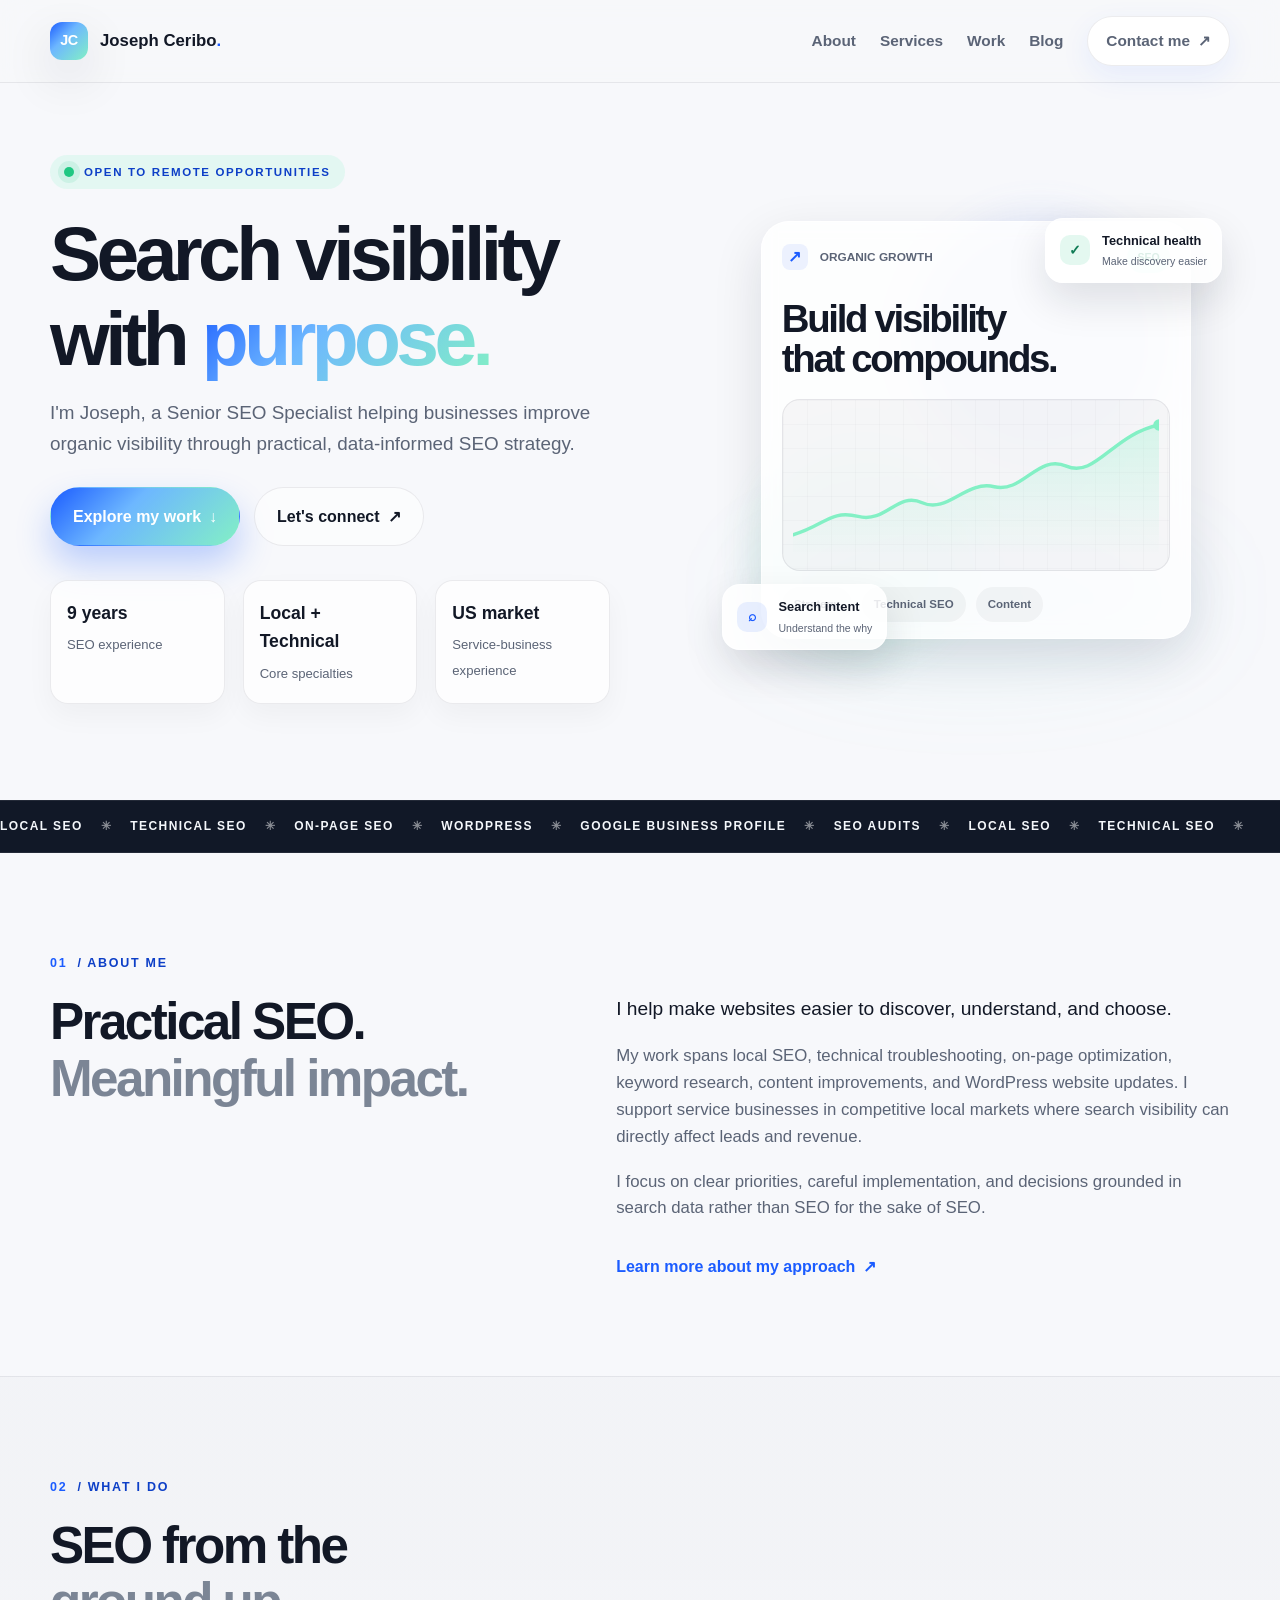
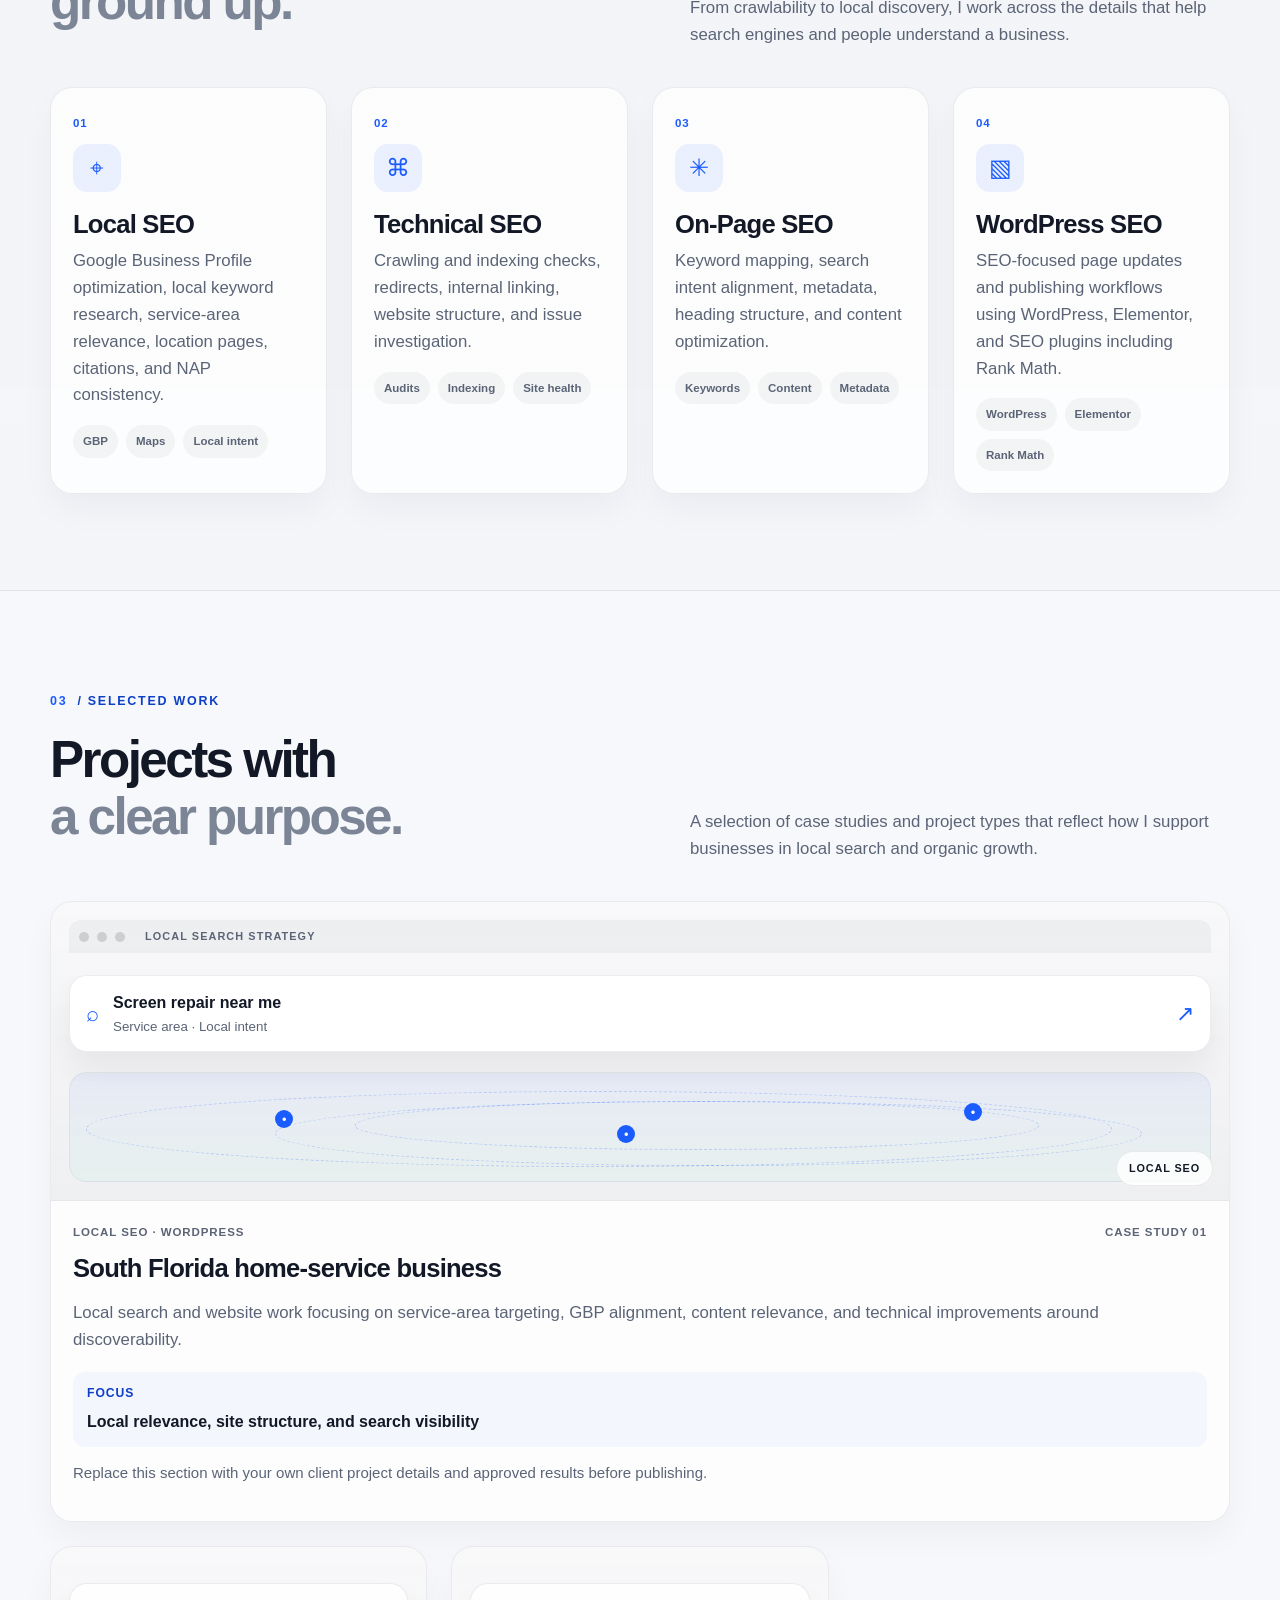
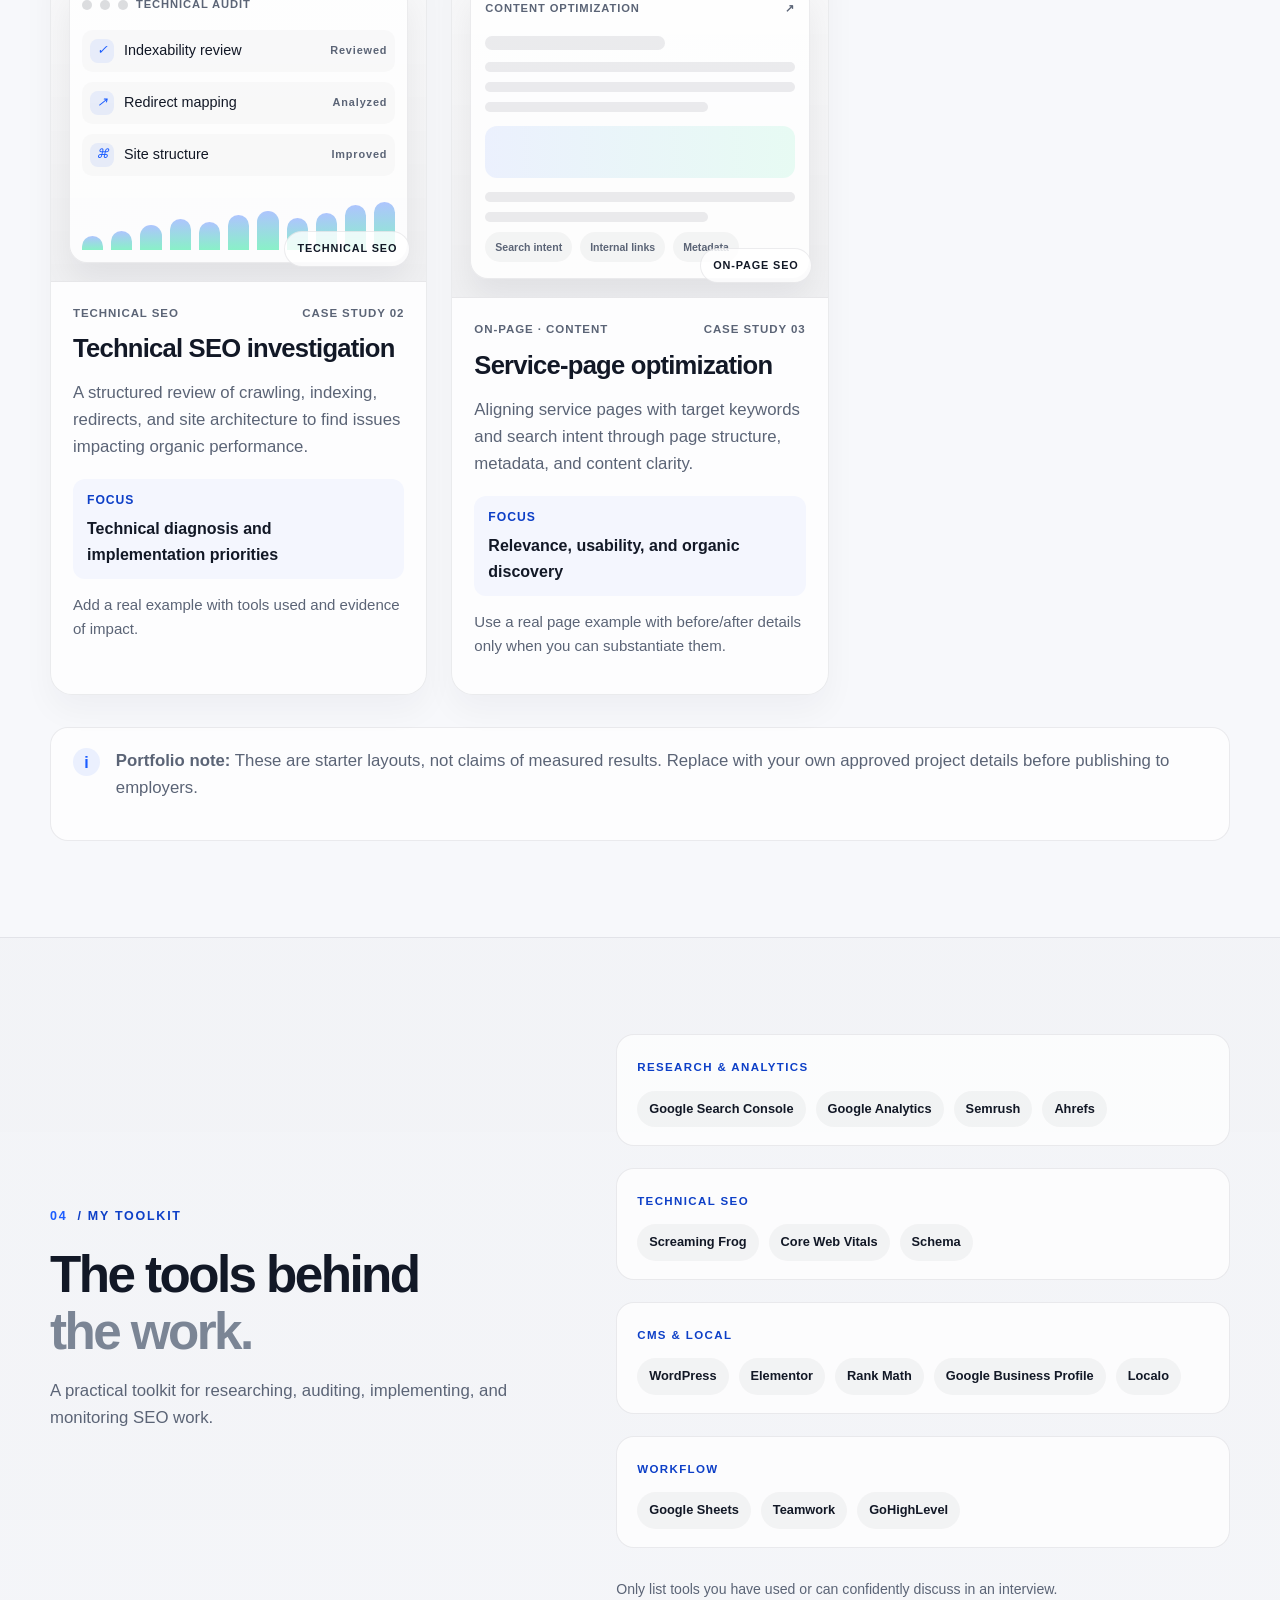
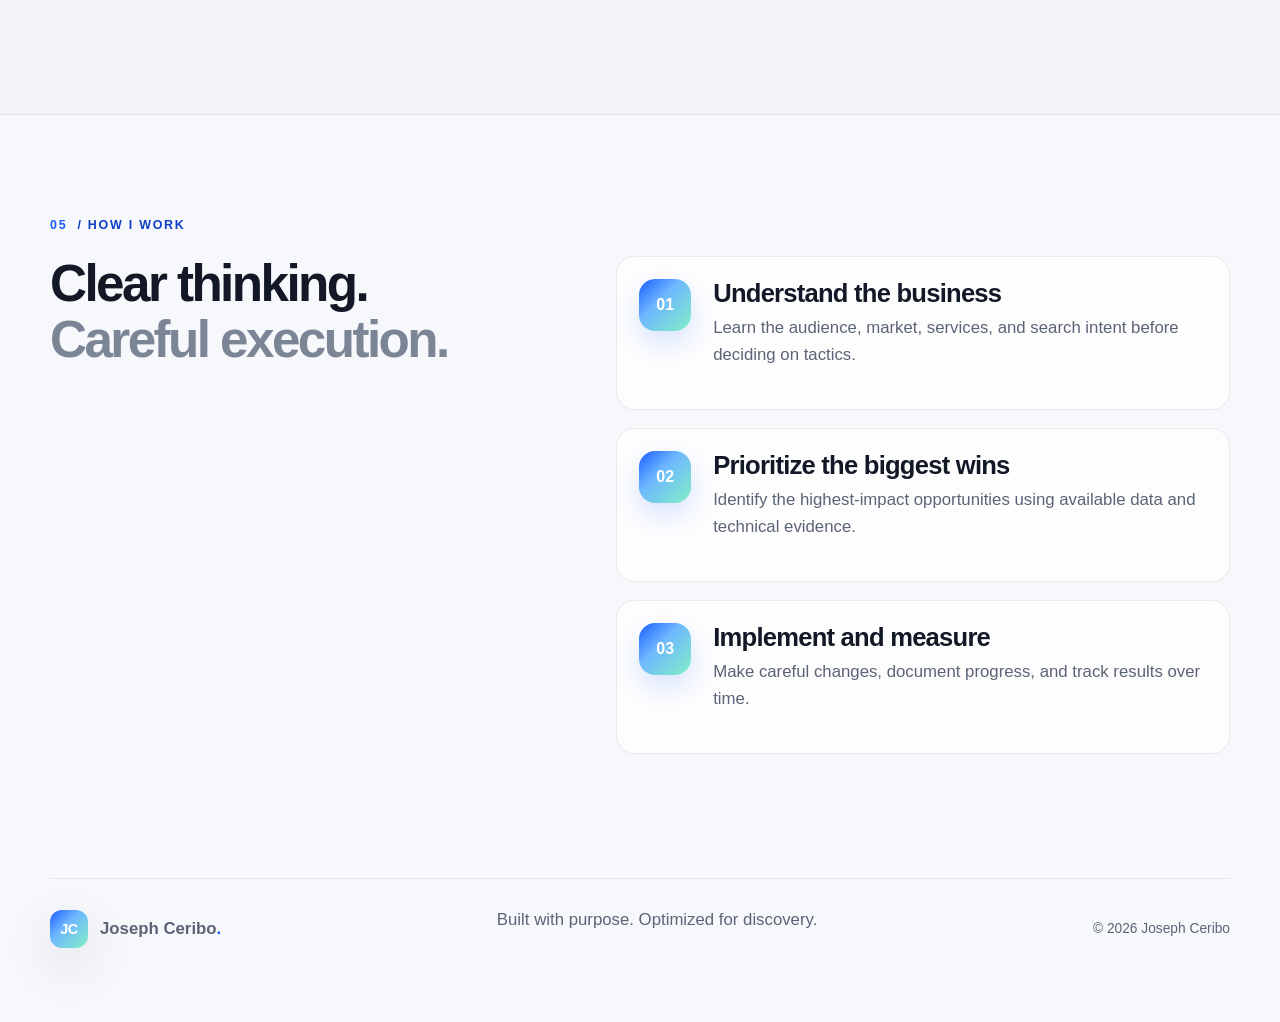
==== commit 63570fb2: "Add files via upload" ====
--- a/index.html
+++ b/index.html
@@ -4,170 +4,456 @@
   <meta charset="utf-8">
   <meta name="viewport" content="width=device-width, initial-scale=1">
   <title>Joseph Ceribo | Senior SEO Specialist</title>
-  <meta name="description" content="Joseph Ceribo is a Senior SEO Specialist with 9 years of experience in Local SEO, Technical SEO, On-Page SEO, and WordPress for service businesses.">
+  <meta name="description" content="SEO specialist helping service businesses improve search visibility, local rankings, and technical SEO performance.">
   <meta name="robots" content="index,follow">
   <meta name="theme-color" content="#f7f8fb">
-  <!-- Replace the URL below with your published GitHub Pages URL or custom domain. -->
-  <link rel="canonical" href="https://YOUR-USERNAME.github.io/portfolio/">
+  <link rel="canonical" href="https://josephceriboph.github.io/portfolio/">
   <link rel="stylesheet" href="styles.css">
-  <script type="application/ld+json">
-  {
-    "@context": "https://schema.org",
-    "@type": "Person",
-    "name": "Joseph Ceribo",
-    "jobTitle": "Senior SEO Specialist",
-    "description": "SEO specialist with 9 years of experience in Local SEO, Technical SEO, On-Page SEO, and WordPress.",
-    "knowsAbout": ["Local SEO", "Technical SEO", "On-Page SEO", "WordPress SEO", "Google Business Profile", "SEO Audits"]
-  }
-  </script>
 </head>
 <body>
-  <a class="skip-link" href="#main">Skip to content</a>
   <header class="site-header">
     <nav class="nav container" aria-label="Main navigation">
-      <a class="brand" href="#home" aria-label="Joseph Ceribo home"><span class="brand-mark">JC</span><span>Joseph Ceribo<span class="brand-dot">.</span></span></a>
-      <button class="menu-toggle" aria-expanded="false" aria-controls="nav-links" aria-label="Toggle navigation"><span></span><span></span><span></span></button>
+      <a class="brand" href="index.html" aria-label="Joseph Ceribo home">
+        <span class="brand-mark">JC</span>
+        <span>Joseph Ceribo<span class="brand-dot">.</span></span>
+      </a>
+
+      <button class="menu-toggle" aria-expanded="false" aria-controls="nav-links" aria-label="Toggle navigation">
+        <span></span>
+        <span></span>
+        <span></span>
+      </button>
+
       <div class="nav-links" id="nav-links">
-        <a href="#about">About</a>
-        <a href="#expertise">Expertise</a>
-        <a href="#work">Selected Work</a>
-        <a href="#contact" class="nav-cta">Contact me <span aria-hidden="true">↗</span></a>
+        <a href="about.html">About</a>
+        <a href="services.html">Services</a>
+        <a href="work.html">Work</a>
+        <a href="blog.html">Blog</a>
+        <a href="contact.html" class="nav-cta">Contact me <span aria-hidden="true">↗</span></a>
       </div>
     </nav>
   </header>
 
-  <main id="main">
-    <section class="hero section container" id="home">
-      <div class="hero-copy">
-        <p class="eyebrow"><span class="status-dot"></span> OPEN TO REMOTE OPPORTUNITIES</p>
-        <h1>Search visibility<br>with <span class="gradient-text">purpose.</span></h1>
-        <p class="hero-intro">I'm Joseph, a Senior SEO Specialist with 9 years of experience helping businesses improve organic visibility through practical, data-informed SEO.</p>
-        <div class="hero-actions">
-          <a class="button button-primary" href="#work">Explore my work <span aria-hidden="true">↓</span></a>
-          <a class="button button-ghost" href="#contact">Let's connect <span aria-hidden="true">↗</span></a>
-        </div>
-        <div class="hero-proof">
-          <div><strong>9 years</strong><span>SEO experience</span></div>
-          <div><strong>Local + Technical</strong><span>Core specialties</span></div>
-          <div><strong>US market</strong><span>Service-business experience</span></div>
-        </div>
-      </div>
-      <div class="hero-visual" aria-label="SEO strategy illustration">
-        <div class="orb orb-one"></div><div class="orb orb-two"></div>
-        <div class="visual-card card-main">
-          <div class="visual-top"><span class="mini-icon">↗</span><span class="tiny-label">ORGANIC GROWTH</span><span class="live-pill">SEO</span></div>
-          <div class="visual-heading">Build visibility<br>that compounds.</div>
-          <div class="chart">
-            <div class="chart-grid"></div>
-            <svg viewBox="0 0 320 125" role="img" aria-label="Decorative upward trend line">
-              <defs><linearGradient id="lineFill" x1="0" x2="0" y1="0" y2="1"><stop offset="0%" stop-color="#83f0c5" stop-opacity=".28"/><stop offset="100%" stop-color="#83f0c5" stop-opacity="0"/></linearGradient></defs>
-              <path d="M0 106 C28 98 32 84 57 90 S91 68 113 78 S151 58 176 64 S214 35 239 46 S280 18 320 10 L320 125 L0 125Z" fill="url(#lineFill)"/>
-              <path d="M0 106 C28 98 32 84 57 90 S91 68 113 78 S151 58 176 64 S214 35 239 46 S280 18 320 10" fill="none" stroke="#83f0c5" stroke-width="3" stroke-linecap="round"/>
-              <circle cx="320" cy="10" r="5" fill="#83f0c5"/>
-            </svg>
-          </div>
-          <div class="visual-bottom"><span>Strategy</span><span>Technical SEO</span><span>Content</span></div>
-        </div>
-        <div class="floating-chip chip-a"><span class="chip-icon">⌕</span><span><b>Search intent</b><small>Understand the why</small></span></div>
-        <div class="floating-chip chip-b"><span class="chip-icon chip-icon-green">✓</span><span><b>Technical health</b><small>Make discovery easier</small></span></div>
-        <div class="hero-glow"></div>
-      </div>
-      <div class="hero-scroll"><span></span> SCROLL TO EXPLORE</div>
-    </section>
-
-    <section class="ticker" aria-label="Areas of expertise">
-      <div class="ticker-track"><span>LOCAL SEO</span><i>✳</i><span>TECHNICAL SEO</span><i>✳</i><span>ON-PAGE SEO</span><i>✳</i><span>WORDPRESS</span><i>✳</i><span>GOOGLE BUSINESS PROFILE</span><i>✳</i><span>SEO AUDITS</span><i>✳</i><span>LOCAL SEO</span><i>✳</i><span>TECHNICAL SEO</span><i>✳</i></div>
-    </section>
-
-    <section class="section container about-section" id="about">
-      <div class="section-kicker"><span>01</span> / ABOUT ME</div>
+  <main>
+    <section class="hero section">
+      <div class="container hero-grid">
+        <div class="hero-copy">
+          <p class="eyebrow"><span class="status-dot"></span> Open to remote opportunities</p>
+          <h1>Search visibility<br>with <span class="gradient-text">purpose.</span></h1>
+          <p class="hero-intro">I'm Joseph, a Senior SEO Specialist helping businesses improve organic visibility through practical, data-informed SEO strategy.</p>
+
+          <div class="hero-actions">
+            <a class="button button-primary" href="work.html">Explore my work <span aria-hidden="true">↓</span></a>
+            <a class="button button-ghost" href="contact.html">Let's connect <span aria-hidden="true">↗</span></a>
+          </div>
+
+          <div class="hero-proof">
+            <div>
+              <strong>9 years</strong>
+              <span>SEO experience</span>
+            </div>
+            <div>
+              <strong>Local + Technical</strong>
+              <span>Core specialties</span>
+            </div>
+            <div>
+              <strong>US market</strong>
+              <span>Service-business experience</span>
+            </div>
+          </div>
+        </div>
+
+        <div class="hero-visual" aria-label="SEO strategy illustration">
+          <div class="orb orb-one"></div>
+          <div class="orb orb-two"></div>
+
+          <div class="visual-card card-main">
+            <div class="visual-top">
+              <span class="mini-icon">↗</span>
+              <span class="tiny-label">Organic growth</span>
+              <span class="live-pill">SEO</span>
+            </div>
+
+            <div class="visual-heading">Build visibility<br>that compounds.</div>
+
+            <div class="chart">
+              <div class="chart-grid"></div>
+              <svg viewBox="0 0 320 125" role="img" aria-label="Decorative upward trend line">
+                <defs>
+                  <linearGradient id="lineFill" x1="0" x2="0" y1="0" y2="1">
+                    <stop offset="0%" stop-color="#83f0c5" stop-opacity=".28"/>
+                    <stop offset="100%" stop-color="#83f0c5" stop-opacity="0"/>
+                  </linearGradient>
+                </defs>
+                <path d="M0 106 C28 98 32 84 57 90 S91 68 113 78 S151 58 176 64 S214 35 239 46 S280 18 320 10 L320 125 L0 125Z" fill="url(#lineFill)"/>
+                <path d="M0 106 C28 98 32 84 57 90 S91 68 113 78 S151 58 176 64 S214 35 239 46 S280 18 320 10" fill="none" stroke="#83f0c5" stroke-width="3" stroke-linecap="round"/>
+                <circle cx="320" cy="10" r="5" fill="#83f0c5"/>
+              </svg>
+            </div>
+
+            <div class="visual-bottom">
+              <span>Strategy</span>
+              <span>Technical SEO</span>
+              <span>Content</span>
+            </div>
+          </div>
+
+          <div class="floating-chip chip-a">
+            <span class="chip-icon">⌕</span>
+            <span><b>Search intent</b><small>Understand the why</small></span>
+          </div>
+
+          <div class="floating-chip chip-b">
+            <span class="chip-icon chip-icon-green">✓</span>
+            <span><b>Technical health</b><small>Make discovery easier</small></span>
+          </div>
+
+          <div class="hero-glow"></div>
+        </div>
+      </div>
+    </section>
+
+    <div class="ticker" aria-label="Areas of expertise">
+      <div class="ticker-track">
+        <span>LOCAL SEO</span><i>✳</i>
+        <span>TECHNICAL SEO</span><i>✳</i>
+        <span>ON-PAGE SEO</span><i>✳</i>
+        <span>WORDPRESS</span><i>✳</i>
+        <span>GOOGLE BUSINESS PROFILE</span><i>✳</i>
+        <span>SEO AUDITS</span><i>✳</i>
+        <span>LOCAL SEO</span><i>✳</i>
+        <span>TECHNICAL SEO</span><i>✳</i>
+      </div>
+    </div>
+
+    <section class="section container" id="about">
+      <div class="section-kicker"><span>01</span> / About me</div>
       <div class="about-grid">
-        <div><h2>Practical SEO.<br><span class="muted-heading">Meaningful impact.</span></h2></div>
+        <div>
+          <h2>Practical SEO.<br><span class="muted-heading">Meaningful impact.</span></h2>
+        </div>
+
         <div class="about-content">
           <p class="lead">I help make websites easier to discover, understand, and choose.</p>
-          <p>My work spans Local SEO, technical troubleshooting, on-page optimization, keyword research, content improvements, and WordPress website updates. I've supported US service businesses across competitive home-service niches, where search visibility can connect customers with the services they need.</p>
-          <p>I focus on clear priorities, careful implementation, and decisions grounded in search data—not SEO for its own sake.</p>
-          <a class="text-link" href="#contact">Have a role or project in mind? <span>↗</span></a>
+          <p>My work spans local SEO, technical troubleshooting, on-page optimization, keyword research, content improvements, and WordPress website updates. I support service businesses in competitive local markets where search visibility can directly affect leads and revenue.</p>
+          <p>I focus on clear priorities, careful implementation, and decisions grounded in search data rather than SEO for the sake of SEO.</p>
+          <a class="text-link" href="about.html">Learn more about my approach <span>↗</span></a>
         </div>
       </div>
     </section>
 
     <section class="section section-alt" id="expertise">
       <div class="container">
-        <div class="section-kicker"><span>02</span> / WHAT I DO</div>
-        <div class="section-heading-row"><h2>SEO from the<br><span class="muted-heading">ground up.</span></h2><p>From crawlability to local discovery, I work across the details that help search engines and people understand a business.</p></div>
+        <div class="section-kicker"><span>02</span> / What I do</div>
+        <div class="section-heading-row">
+          <h2>SEO from the<br><span class="muted-heading">ground up.</span></h2>
+          <p>From crawlability to local discovery, I work across the details that help search engines and people understand a business.</p>
+        </div>
+
         <div class="expertise-grid">
-          <article class="skill-card"><div class="skill-number">01</div><div class="skill-icon">⌖</div><h3>Local SEO</h3><p>Google Business Profile optimization, local keyword research, service-area relevance, local landing pages, citations, and NAP consistency.</p><div class="skill-tags"><span>GBP</span><span>Maps</span><span>Local intent</span></div></article>
-          <article class="skill-card"><div class="skill-number">02</div><div class="skill-icon">⌘</div><h3>Technical SEO</h3><p>Crawling and indexing checks, redirects, site structure, internal linking, schema basics, and technical issue investigation.</p><div class="skill-tags"><span>Audits</span><span>Indexing</span><span>Site health</span></div></article>
-          <article class="skill-card"><div class="skill-number">03</div><div class="skill-icon">✳</div><h3>On-Page SEO</h3><p>Keyword mapping, search-intent alignment, metadata, heading structure, content optimization, and helpful internal links.</p><div class="skill-tags"><span>Keywords</span><span>Content</span><span>Metadata</span></div></article>
-          <article class="skill-card"><div class="skill-number">04</div><div class="skill-icon">▧</div><h3>WordPress SEO</h3><p>SEO-focused page updates and publishing workflows using WordPress, Elementor, and SEO plugins such as Rank Math.</p><div class="skill-tags"><span>WordPress</span><span>Elementor</span><span>Rank Math</span></div></article>
+          <article class="skill-card">
+            <div class="skill-number">01</div>
+            <div class="skill-icon">⌖</div>
+            <h3>Local SEO</h3>
+            <p>Google Business Profile optimization, local keyword research, service-area relevance, location pages, citations, and NAP consistency.</p>
+            <div class="skill-tags">
+              <span>GBP</span>
+              <span>Maps</span>
+              <span>Local intent</span>
+            </div>
+          </article>
+
+          <article class="skill-card">
+            <div class="skill-number">02</div>
+            <div class="skill-icon">⌘</div>
+            <h3>Technical SEO</h3>
+            <p>Crawling and indexing checks, redirects, internal linking, website structure, and issue investigation.</p>
+            <div class="skill-tags">
+              <span>Audits</span>
+              <span>Indexing</span>
+              <span>Site health</span>
+            </div>
+          </article>
+
+          <article class="skill-card">
+            <div class="skill-number">03</div>
+            <div class="skill-icon">✳</div>
+            <h3>On-Page SEO</h3>
+            <p>Keyword mapping, search intent alignment, metadata, heading structure, and content optimization.</p>
+            <div class="skill-tags">
+              <span>Keywords</span>
+              <span>Content</span>
+              <span>Metadata</span>
+            </div>
+          </article>
+
+          <article class="skill-card">
+            <div class="skill-number">04</div>
+            <div class="skill-icon">▧</div>
+            <h3>WordPress SEO</h3>
+            <p>SEO-focused page updates and publishing workflows using WordPress, Elementor, and SEO plugins including Rank Math.</p>
+            <div class="skill-tags">
+              <span>WordPress</span>
+              <span>Elementor</span>
+              <span>Rank Math</span>
+            </div>
+          </article>
         </div>
       </div>
     </section>
 
     <section class="section container" id="work">
-      <div class="section-kicker"><span>03</span> / SELECTED WORK</div>
-      <div class="section-heading-row"><h2>Projects with<br><span class="muted-heading">a clear purpose.</span></h2><p>A selection of project types that reflect my experience. Each case study should be updated with approved details and verified results before publication.</p></div>
+      <div class="section-kicker"><span>03</span> / Selected work</div>
+      <div class="section-heading-row">
+        <h2>Projects with<br><span class="muted-heading">a clear purpose.</span></h2>
+        <p>A selection of case studies and project types that reflect how I support businesses in local search and organic growth.</p>
+      </div>
+
       <div class="work-grid">
         <article class="work-card work-featured">
-          <div class="work-visual visual-local"><div class="browser-bar"><span></span><span></span><span></span><div>Local search strategy</div></div><div class="mock-search"><span>⌕</span><div><b>Screen repair near me</b><small>Service area · Local intent</small></div><span class="search-arrow">↗</span></div><div class="mock-map"><div class="map-line line-1"></div><div class="map-line line-2"></div><div class="map-line line-3"></div><div class="map-pin pin-1">•</div><div class="map-pin pin-2">•</div><div class="map-pin pin-3">•</div></div><span class="visual-label">LOCAL SEO</span></div>
-          <div class="work-info"><div class="work-meta"><span>LOCAL SEO · WORDPRESS</span><span>CASE STUDY 01</span></div><h3>South Florida home-service business</h3><p>Local search and website work involving service-area targeting, GBP considerations, location-page decisions, and technical SEO investigation.</p><div class="work-outcome"><b>Focus</b><span>Local relevance, site structure, and search visibility</span></div><p class="case-note">Replace this overview with the exact work you completed, dates, screenshots, and verified outcomes. Publish the client name or URL only with permission.</p></div>
+          <div class="work-visual visual-local">
+            <div class="browser-bar">
+              <span></span><span></span><span></span>
+              <div>Local Search Strategy</div>
+            </div>
+
+            <div class="mock-search">
+              <span>⌕</span>
+              <div>
+                <b>Screen repair near me</b>
+                <small>Service area · Local intent</small>
+              </div>
+              <span class="search-arrow">↗</span>
+            </div>
+
+            <div class="mock-map">
+              <div class="map-line line-1"></div>
+              <div class="map-line line-2"></div>
+              <div class="map-line line-3"></div>
+              <div class="map-pin pin-1">•</div>
+              <div class="map-pin pin-2">•</div>
+              <div class="map-pin pin-3">•</div>
+            </div>
+
+            <span class="visual-label">Local SEO</span>
+          </div>
+
+          <div class="work-info">
+            <div class="work-meta">
+              <span>Local SEO · WordPress</span>
+              <span>Case Study 01</span>
+            </div>
+            <h3>South Florida home-service business</h3>
+            <p>Local search and website work focusing on service-area targeting, GBP alignment, content relevance, and technical improvements around discoverability.</p>
+
+            <div class="work-outcome">
+              <b>Focus</b>
+              <span>Local relevance, site structure, and search visibility</span>
+            </div>
+
+            <p class="case-note">Replace this section with your own client project details and approved results before publishing.</p>
+          </div>
         </article>
+
         <article class="work-card">
-          <div class="work-visual visual-tech"><div class="tech-window"><div class="tech-window-head"><span></span><span></span><span></span><b>TECHNICAL AUDIT</b></div><div class="audit-row"><i class="audit-check">✓</i><span>Indexability review</span><em>REVIEWED</em></div><div class="audit-row"><i class="audit-check">↗</i><span>Redirect mapping</span><em>ANALYZED</em></div><div class="audit-row"><i class="audit-check">⌘</i><span>Site structure</span><em>IMPROVED</em></div><div class="audit-bars"><span></span><span></span><span></span><span></span><span></span><span></span><span></span><span></span><span></span><span></span><span></span></div></div><span class="visual-label">TECHNICAL SEO</span></div>
-          <div class="work-info"><div class="work-meta"><span>TECHNICAL SEO</span><span>CASE STUDY 02</span></div><h3>Technical SEO investigation</h3><p>A structured approach to crawling, indexing, redirects, and site architecture to identify issues that may limit organic search performance.</p><div class="work-outcome"><b>Focus</b><span>Technical diagnosis and implementation priorities</span></div><p class="case-note">Add a real example, tools used, what you changed, and the evidence that supports the result.</p></div>
+          <div class="work-visual visual-tech">
+            <div class="tech-window">
+              <div class="tech-window-head">
+                <span></span><span></span><span></span>
+                <b>Technical Audit</b>
+              </div>
+
+              <div class="audit-row">
+                <i class="audit-check">✓</i>
+                <span>Indexability review</span>
+                <em>Reviewed</em>
+              </div>
+
+              <div class="audit-row">
+                <i class="audit-check">↗</i>
+                <span>Redirect mapping</span>
+                <em>Analyzed</em>
+              </div>
+
+              <div class="audit-row">
+                <i class="audit-check">⌘</i>
+                <span>Site structure</span>
+                <em>Improved</em>
+              </div>
+
+              <div class="audit-bars">
+                <span></span><span></span><span></span><span></span><span></span><span></span><span></span><span></span><span></span><span></span><span></span>
+              </div>
+            </div>
+            <span class="visual-label">Technical SEO</span>
+          </div>
+
+          <div class="work-info">
+            <div class="work-meta">
+              <span>Technical SEO</span>
+              <span>Case Study 02</span>
+            </div>
+            <h3>Technical SEO investigation</h3>
+            <p>A structured review of crawling, indexing, redirects, and site architecture to find issues impacting organic performance.</p>
+
+            <div class="work-outcome">
+              <b>Focus</b>
+              <span>Technical diagnosis and implementation priorities</span>
+            </div>
+
+            <p class="case-note">Add a real example with tools used and evidence of impact.</p>
+          </div>
         </article>
+
         <article class="work-card">
-          <div class="work-visual visual-content"><div class="content-sheet"><div class="sheet-top"><span>CONTENT OPTIMIZATION</span><span>↗</span></div><div class="sheet-title"></div><div class="sheet-line wide"></div><div class="sheet-line"></div><div class="sheet-line medium"></div><div class="sheet-highlight"></div><div class="sheet-line wide"></div><div class="sheet-line medium"></div><div class="sheet-tags"><span>Search intent</span><span>Internal links</span><span>Metadata</span></div></div><span class="visual-label">ON-PAGE SEO</span></div>
-          <div class="work-info"><div class="work-meta"><span>ON-PAGE · CONTENT</span><span>CASE STUDY 03</span></div><h3>Service-page optimization</h3><p>Aligning service pages with target keywords and search intent through page structure, metadata, content clarity, and internal linking.</p><div class="work-outcome"><b>Focus</b><span>Relevance, usability, and organic discovery</span></div><p class="case-note">Use an actual page example and include before-and-after details only when you can substantiate them.</p></div>
+          <div class="work-visual visual-content">
+            <div class="content-sheet">
+              <div class="sheet-top">
+                <span>Content Optimization</span>
+                <span>↗</span>
+              </div>
+              <div class="sheet-title"></div>
+              <div class="sheet-line wide"></div>
+              <div class="sheet-line"></div>
+              <div class="sheet-line medium"></div>
+              <div class="sheet-highlight"></div>
+              <div class="sheet-line wide"></div>
+              <div class="sheet-line medium"></div>
+
+              <div class="sheet-tags">
+                <span>Search intent</span>
+                <span>Internal links</span>
+                <span>Metadata</span>
+              </div>
+            </div>
+            <span class="visual-label">On-Page SEO</span>
+          </div>
+
+          <div class="work-info">
+            <div class="work-meta">
+              <span>On-page · Content</span>
+              <span>Case Study 03</span>
+            </div>
+            <h3>Service-page optimization</h3>
+            <p>Aligning service pages with target keywords and search intent through page structure, metadata, and content clarity.</p>
+
+            <div class="work-outcome">
+              <b>Focus</b>
+              <span>Relevance, usability, and organic discovery</span>
+            </div>
+
+            <p class="case-note">Use a real page example with before/after details only when you can substantiate them.</p>
+          </div>
         </article>
       </div>
-      <div class="portfolio-note"><span class="note-icon">i</span><p><strong>Portfolio note:</strong> These are starter case-study layouts, not claims of measured results. Replace the descriptions with your own approved project details before presenting this site to employers.</p></div>
+
+      <div class="portfolio-note">
+        <span class="note-icon">i</span>
+        <p><strong>Portfolio note:</strong> These are starter layouts, not claims of measured results. Replace with your own approved project details before publishing to employers.</p>
+      </div>
     </section>
 
     <section class="section section-alt" id="toolkit">
       <div class="container toolkit-layout">
-        <div><div class="section-kicker"><span>04</span> / MY TOOLKIT</div><h2>The tools behind<br><span class="muted-heading">the work.</span></h2><p class="toolkit-intro">A practical toolkit for researching, auditing, implementing, and monitoring SEO work.</p></div>
+        <div>
+          <div class="section-kicker"><span>04</span> / My toolkit</div>
+          <h2>The tools behind<br><span class="muted-heading">the work.</span></h2>
+          <p class="toolkit-intro">A practical toolkit for researching, auditing, implementing, and monitoring SEO work.</p>
+        </div>
+
         <div class="tool-list">
-          <div class="tool-row"><span class="tool-category">RESEARCH & ANALYTICS</span><div class="tool-pills"><span>Google Search Console</span><span>Google Analytics</span><span>Semrush</span><span>Ahrefs</span></div></div>
-          <div class="tool-row"><span class="tool-category">TECHNICAL SEO</span><div class="tool-pills"><span>Screaming Frog</span><span>Core Web Vitals</span><span>Schema</span></div></div>
-          <div class="tool-row"><span class="tool-category">CMS & LOCAL</span><div class="tool-pills"><span>WordPress</span><span>Elementor</span><span>Rank Math</span><span>Google Business Profile</span><span>Localo</span></div></div>
-          <div class="tool-row"><span class="tool-category">WORKFLOW</span><div class="tool-pills"><span>Google Sheets</span><span>Teamwork</span><span>GoHighLevel</span></div></div>
-          <p class="tool-disclaimer">Keep only tools you have used or can confidently discuss in an interview.</p>
+          <div class="tool-row">
+            <span class="tool-category">Research & Analytics</span>
+            <div class="tool-pills">
+              <span>Google Search Console</span>
+              <span>Google Analytics</span>
+              <span>Semrush</span>
+              <span>Ahrefs</span>
+            </div>
+          </div>
+
+          <div class="tool-row">
+            <span class="tool-category">Technical SEO</span>
+            <div class="tool-pills">
+              <span>Screaming Frog</span>
+              <span>Core Web Vitals</span>
+              <span>Schema</span>
+            </div>
+          </div>
+
+          <div class="tool-row">
+            <span class="tool-category">CMS & Local</span>
+            <div class="tool-pills">
+              <span>WordPress</span>
+              <span>Elementor</span>
+              <span>Rank Math</span>
+              <span>Google Business Profile</span>
+              <span>Localo</span>
+            </div>
+          </div>
+
+          <div class="tool-row">
+            <span class="tool-category">Workflow</span>
+            <div class="tool-pills">
+              <span>Google Sheets</span>
+              <span>Teamwork</span>
+              <span>GoHighLevel</span>
+            </div>
+          </div>
+
+          <p class="tool-disclaimer">Only list tools you have used or can confidently discuss in an interview.</p>
         </div>
       </div>
     </section>
 
     <section class="section container" id="approach">
-      <div class="section-kicker"><span>05</span> / HOW I WORK</div>
+      <div class="section-kicker"><span>05</span> / How I work</div>
       <div class="approach-grid">
-        <div><h2>Clear thinking.<br><span class="muted-heading">Careful execution.</span></h2></div>
+        <div>
+          <h2>Clear thinking.<br><span class="muted-heading">Careful execution.</span></h2>
+        </div>
+
         <div class="approach-steps">
-          <div class="approach-step"><span>01</span><div><h3>Understand the business</h3><p>Learn the audience, services, market, and search intent before choosing tactics.</p></div></div>
-          <div class="approach-step"><span>02</span><div><h3>Prioritize what matters</h3><p>Identify the highest-impact opportunities using available data and technical evidence.</p></div></div>
-          <div class="approach-step"><span>03</span><div><h3>Implement and measure</h3><p>Make careful improvements, document changes, and monitor outcomes over time.</p></div></div>
-        </div>
-      </div>
-    </section>
-
-    <section class="contact-section" id="contact">
-      <div class="container contact-inner">
-        <div class="section-kicker"><span>06</span> / GET IN TOUCH</div>
-        <h2>Let's make search<br><span class="gradient-text">work harder.</span></h2>
-        <p>Looking for an SEO specialist who can think strategically and handle the details? I'd be glad to connect.</p>
-        <div class="contact-actions">
-          <!-- Replace the placeholder email with your preferred professional email. -->
-          <a class="button button-primary" href="mailto:YOUR-EMAIL@example.com">Email me <span aria-hidden="true">↗</span></a>
-          <!-- Replace YOUR-LINKEDIN with your LinkedIn profile URL. -->
-          <a class="button button-ghost" href="https://www.linkedin.com/in/YOUR-LINKEDIN/" target="_blank" rel="noopener noreferrer">LinkedIn <span aria-hidden="true">↗</span></a>
-          <!-- Replace YOUR-USERNAME with your GitHub username. -->
-          <a class="button button-ghost" href="https://github.com/YOUR-USERNAME" target="_blank" rel="noopener noreferrer">GitHub <span aria-hidden="true">↗</span></a>
+          <div class="approach-step">
+            <span>01</span>
+            <div>
+              <h3>Understand the business</h3>
+              <p>Learn the audience, market, services, and search intent before deciding on tactics.</p>
+            </div>
+          </div>
+
+          <div class="approach-step">
+            <span>02</span>
+            <div>
+              <h3>Prioritize the biggest wins</h3>
+              <p>Identify the highest-impact opportunities using available data and technical evidence.</p>
+            </div>
+          </div>
+
+          <div class="approach-step">
+            <span>03</span>
+            <div>
+              <h3>Implement and measure</h3>
+              <p>Make careful changes, document progress, and track results over time.</p>
+            </div>
+          </div>
         </div>
       </div>
     </section>
   </main>
 
-  <footer class="footer container"><a class="brand" href="#home"><span class="brand-mark">JC</span><span>Joseph Ceribo<span class="brand-dot">.</span></span></a><p>Built with purpose. Optimized for discovery.</p><span>© <span id="year">2026</span> Joseph Ceribo</span></footer>
+  <footer class="footer">
+    <div class="container footer-inner">
+      <a class="brand" href="index.html">
+        <span class="brand-mark">JC</span>
+        <span>Joseph Ceribo<span class="brand-dot">.</span></span>
+      </a>
+
+      <p>Built with purpose. Optimized for discovery.</p>
+      <small>© <span id="year">2026</span> Joseph Ceribo</small>
+    </div>
+  </footer>
+
   <script src="script.js"></script>
 </body>
-</html>
+</html>
--- a/styles.css
+++ b/styles.css
@@ -1,34 +1,1428 @@
-:root{--bg:#0b1020;--panel:#11182b;--panel2:#151e33;--text:#f3f6fb;--muted:#9ba8bd;--green:#83f0c5;--purple:#a6a4ff;--line:rgba(191,207,231,.13);--max:1160px}*{box-sizing:border-box}html{scroll-behavior:smooth;scroll-padding-top:88px}body{margin:0;background:var(--bg);color:var(--text);font-family:Inter,ui-sans-serif,system-ui,-apple-system,BlinkMacSystemFont,"Segoe UI",sans-serif;line-height:1.65;-webkit-font-smoothing:antialiased}a{color:inherit;text-decoration:none}button{font:inherit}.container{width:min(var(--max),calc(100% - 48px));margin-inline:auto}.section{padding-block:112px}.site-header{position:sticky;top:0;z-index:20;background:rgba(11,16,32,.84);backdrop-filter:blur(18px);border-bottom:1px solid var(--line)}.nav{height:76px;display:flex;align-items:center;justify-content:space-between}.brand{display:inline-flex;align-items:center;gap:11px;font-size:14px;font-weight:750;letter-spacing:-.02em}.brand-mark{display:grid;place-items:center;width:34px;height:34px;border:1px solid rgba(131,240,197,.5);border-radius:10px;color:var(--green);font-size:12px;letter-spacing:.02em}.brand-dot{color:var(--green)}.nav-links{display:flex;align-items:center;gap:32px;color:#bac4d5;font-size:12px;font-weight:650}.nav-links a:hover,.text-link:hover{color:var(--green)}.nav-cta{border:1px solid var(--line);border-radius:8px;padding:9px 13px;color:var(--text)!important}.nav-cta span{color:var(--green);margin-left:7px}.menu-toggle{display:none;background:none;border:0;color:white}.hero{min-height:670px;display:grid;grid-template-columns:1.08fr .92fr;align-items:center;gap:50px;position:relative;padding-top:90px;padding-bottom:120px}.eyebrow,.section-kicker,.work-meta,.tool-category{font-size:10px;font-weight:800;letter-spacing:.16em}.eyebrow{color:#c1cadd;display:flex;align-items:center;gap:10px}.status-dot{width:7px;height:7px;border-radius:50%;background:var(--green);box-shadow:0 0 14px #83f0c566}.hero h1{font-size:clamp(52px,6.4vw,83px);line-height:1.04;letter-spacing:-.075em;margin:24px 0 22px;font-weight:760}.gradient-text{background:linear-gradient(100deg,var(--green),#b3d8ff 75%,var(--purple));color:transparent;background-clip:text;-webkit-background-clip:text}.hero-intro{max-width:510px;color:#aeb9cb;font-size:16px;line-height:1.9}.hero-actions,.contact-actions{display:flex;flex-wrap:wrap;gap:12px;margin-top:30px}.button{display:inline-flex;align-items:center;justify-content:center;gap:15px;padding:13px 17px;border-radius:8px;font-size:12px;font-weight:750;transition:transform .2s,border-color .2s}.button:hover{transform:translateY(-2px)}.button-primary{background:var(--green);color:#09131b}.button-ghost{border:1px solid rgba(191,207,231,.22);color:#e5ebf4}.button-ghost:hover{border-color:var(--green)}.hero-proof{display:flex;gap:28px;margin-top:50px;padding-top:23px;border-top:1px solid var(--line)}.hero-proof div{display:flex;flex-direction:column;gap:2px}.hero-proof strong{font-size:13px}.hero-proof span{font-size:10px;color:#8d9bb1}.hero-visual{position:relative;min-height:430px;display:grid;place-items:center}.hero-glow{position:absolute;width:330px;height:330px;border-radius:50%;background:radial-gradient(circle,rgba(95,119,230,.2),transparent 70%);filter:blur(12px);z-index:0}.orb{position:absolute;border:1px solid rgba(131,240,197,.13);border-radius:50%;z-index:0}.orb-one{width:390px;height:390px}.orb-two{width:470px;height:470px;border-color:rgba(166,164,255,.1)}.visual-card{position:relative;z-index:1;width:min(100%,390px);padding:23px;border:1px solid rgba(177,199,230,.2);border-radius:18px;background:linear-gradient(145deg,rgba(25,36,60,.97),rgba(14,21,39,.97));box-shadow:0 30px 90px #0005}.visual-top{display:flex;align-items:center;gap:10px}.mini-icon{width:26px;height:26px;display:grid;place-items:center;border-radius:7px;background:#83f0c51a;color:var(--green)}.tiny-label{font-size:9px;letter-spacing:.13em;color:#9eacc0;font-weight:800}.live-pill{margin-left:auto;color:var(--green);font-size:9px;border:1px solid #83f0c544;border-radius:20px;padding:3px 8px}.visual-heading{font-size:27px;line-height:1.18;letter-spacing:-.045em;font-weight:730;margin:25px 0 4px}.chart{height:145px;position:relative;overflow:hidden}.chart-grid{position:absolute;inset:12px 0;background:repeating-linear-gradient(to bottom,transparent 0,transparent 35px,rgba(177,199,230,.09) 36px,transparent 37px)}.chart svg{position:absolute;inset:10px 0 0;width:100%;height:125px}.visual-bottom{display:flex;justify-content:space-between;gap:8px;border-top:1px solid var(--line);padding-top:14px;color:#9aa9bf;font-size:9px}.floating-chip{position:absolute;z-index:3;display:flex;align-items:center;gap:10px;background:#151f34;border:1px solid rgba(191,207,231,.19);box-shadow:0 16px 35px #0004;border-radius:11px;padding:12px 14px}.floating-chip b,.floating-chip small{display:block}.floating-chip b{font-size:10px}.floating-chip small{font-size:9px;color:#8f9db2;margin-top:2px}.chip-icon{display:grid;place-items:center;width:30px;height:30px;background:#a6a4ff1a;color:var(--purple);border-radius:8px;font-size:20px}.chip-icon-green{background:#83f0c51a;color:var(--green)}.chip-a{top:48px;right:-10px}.chip-b{bottom:55px;left:-22px}.hero-scroll{position:absolute;bottom:36px;left:0;display:flex;align-items:center;gap:10px;color:#728199;font-size:9px;font-weight:800;letter-spacing:.15em}.hero-scroll span{height:1px;width:34px;background:var(--green)}.ticker{overflow:hidden;border-block:1px solid var(--line);background:#0e1526}.ticker-track{display:flex;align-items:center;justify-content:space-around;gap:34px;min-width:1000px;padding:18px 20px;color:#aab6ca;font-size:10px;font-weight:800;letter-spacing:.17em}.ticker-track i{color:var(--green);font-style:normal}.section-kicker{color:#8d9bb1;margin-bottom:35px}.section-kicker span{color:var(--green);margin-right:10px}.about-grid,.approach-grid{display:grid;grid-template-columns:1fr 1fr;gap:70px}.section h2,.contact-inner h2{font-size:clamp(36px,4.5vw,57px);line-height:1.12;letter-spacing:-.065em;margin:0;font-weight:730}.muted-heading{color:#6f7e97}.about-content{max-width:510px}.lead{font-size:20px;color:#e7edf6;line-height:1.55;margin:0 0 18px}.about-content p:not(.lead){color:#9eacc0;font-size:13px;line-height:1.95}.text-link{display:inline-flex;gap:14px;align-items:center;color:var(--green);font-size:12px;font-weight:750;margin-top:12px}.section-alt{background:#0e1526;border-block:1px solid var(--line)}.section-heading-row{display:flex;align-items:end;justify-content:space-between;gap:50px;margin-bottom:45px}.section-heading-row>p{max-width:370px;margin:0;color:#98a7bd;font-size:13px;line-height:1.9}.expertise-grid{display:grid;grid-template-columns:repeat(4,1fr);gap:13px}.skill-card{position:relative;padding:25px 22px 23px;border:1px solid var(--line);border-radius:12px;background:linear-gradient(150deg,#131c30,#101729);min-height:290px;transition:transform .2s,border-color .2s}.skill-card:hover,.work-card:hover{transform:translateY(-4px);border-color:#83f0c54a}.skill-number{position:absolute;top:20px;right:20px;color:#65738c;font-size:10px;font-weight:800}.skill-icon{width:40px;height:40px;border:1px solid #83f0c544;background:#83f0c50d;border-radius:10px;display:grid;place-items:center;color:var(--green);font-size:22px;margin-bottom:30px}.skill-card h3,.work-info h3,.approach-step h3{font-size:17px;letter-spacing:-.03em;margin:0 0 10px}.skill-card p,.work-info>p{font-size:12px;color:#9aa8bd;line-height:1.8}.skill-tags,.tool-pills{display:flex;flex-wrap:wrap;gap:6px}.skill-tags{margin-top:20px}.skill-tags span,.tool-pills span{border:1px solid var(--line);border-radius:5px;padding:4px 7px;color:#aebbd0;font-size:9px}.work-grid{display:grid;grid-template-columns:1fr 1fr;gap:18px}.work-card{overflow:hidden;border:1px solid var(--line);border-radius:13px;background:#101729;transition:transform .2s,border-color .2s}.work-featured{grid-column:1/-1;display:grid;grid-template-columns:.95fr 1.05fr}.work-visual{height:245px;position:relative;overflow:hidden;display:flex;align-items:center;justify-content:center;padding:25px}.work-featured .work-visual{height:100%;min-height:350px}.visual-local{background:radial-gradient(ellipse at 50% 110%,#244c54 0,transparent 62%),linear-gradient(145deg,#182c3c,#101a2b)}.browser-bar{position:absolute;top:22px;left:22px;right:22px;display:flex;gap:5px;align-items:center;color:#8c9bb0;font-size:8px}.browser-bar>span,.tech-window-head>span{width:5px;height:5px;background:#5e728b;border-radius:50%}.browser-bar div{margin-left:9px}.mock-search{position:absolute;z-index:2;top:73px;left:13%;right:13%;display:flex;align-items:center;gap:10px;padding:12px;background:#f3f7fa;color:#243449;border-radius:8px;box-shadow:0 12px 30px #0003}.mock-search>span:first-child{font-size:20px}.mock-search b,.mock-search small{display:block}.mock-search b{font-size:10px}.mock-search small{font-size:8px;color:#73839a}.search-arrow{margin-left:auto;color:#3a8f79}.mock-map{position:absolute;inset:145px 0 0;background-color:#172d3a;background-image:linear-gradient(35deg,transparent 47%,#33515a 48%,#33515a 50%,transparent 51%),linear-gradient(115deg,transparent 45%,#2b4853 46%,#2b4853 48%,transparent 49%);opacity:.95}.map-line{position:absolute;height:2px;background:#56736f;transform-origin:left}.line-1{width:110%;top:60%;left:-3%;transform:rotate(-17deg)}.line-2{width:90%;top:30%;left:8%;transform:rotate(22deg)}.line-3{width:80%;top:20%;left:30%;transform:rotate(76deg)}.map-pin{position:absolute;width:20px;height:20px;display:grid;place-items:center;border-radius:50% 50% 50% 0;transform:rotate(-45deg);background:var(--green);color:#14342d;border:3px solid #d6fff0;font-size:8px;box-shadow:0 4px 12px #0005}.pin-1{top:28%;left:30%}.pin-2{top:57%;left:62%}.pin-3{top:18%;left:77%}.visual-tech{background:radial-gradient(ellipse at 50% 120%,#37355e 0,transparent 65%),linear-gradient(145deg,#20233e,#101729)}.tech-window{width:100%;max-width:350px;padding:15px;background:#121a2d;border:1px solid #9b9be72c;border-radius:10px;box-shadow:0 20px 45px #0004}.tech-window-head{display:flex;gap:5px;align-items:center;padding-bottom:12px;border-bottom:1px solid var(--line)}.tech-window-head b{font-size:8px;color:#b9c2d4;letter-spacing:.1em;margin-left:8px}.audit-row{display:flex;align-items:center;gap:9px;padding:10px 0;border-bottom:1px solid #ffffff0b;font-size:9px;color:#bdc7d7}.audit-row em{margin-left:auto;font-size:7px;color:var(--green);font-style:normal}.audit-check{font-style:normal;color:var(--green)}.audit-bars{display:flex;align-items:end;gap:5px;height:36px;margin-top:13px}.audit-bars span{flex:1;background:linear-gradient(#a6a4ff,#7775d8);border-radius:2px 2px 0 0;height:var(--h,50%)}.audit-bars span:nth-child(3n){height:75%}.audit-bars span:nth-child(2n){height:42%}.audit-bars span:nth-child(4n){height:92%}.visual-content{background:radial-gradient(ellipse at 50% 100%,#2b5147 0,transparent 64%),linear-gradient(145deg,#183a36,#101b2a)}.content-sheet{width:85%;max-width:300px;min-height:175px;background:#e9f0f0;border-radius:7px;padding:16px;box-shadow:0 20px 40px #0004;transform:rotate(-2deg)}.sheet-top{display:flex;justify-content:space-between;color:#47776a;font-size:7px;font-weight:900;letter-spacing:.1em}.sheet-title{height:12px;width:75%;background:#243f47;margin:16px 0 10px;border-radius:2px}.sheet-line{height:4px;width:66%;background:#c0cdce;margin:6px 0;border-radius:2px}.sheet-line.wide{width:100%}.sheet-line.medium{width:82%}.sheet-highlight{height:23px;width:100%;background:#c5f3e0;border-left:3px solid #3b9a7a;margin:12px 0}.sheet-tags{display:flex;gap:5px;margin-top:12px}.sheet-tags span{font-size:6px;background:#d6e1e2;color:#52716f;padding:4px;border-radius:3px}.visual-label{position:absolute;bottom:18px;left:22px;font-size:8px;letter-spacing:.17em;color:#a8b8cb;font-weight:800}.work-info{padding:25px}.work-featured .work-info{padding:34px}.work-meta{display:flex;justify-content:space-between;gap:12px;color:#8090a9;font-size:8px;letter-spacing:.12em}.work-info h3{font-size:20px;margin-top:20px}.work-info>p{font-size:12px}.work-outcome{display:flex;gap:15px;padding:12px 0;border-block:1px solid var(--line);font-size:10px;margin-top:20px}.work-outcome b{color:var(--green);white-space:nowrap}.work-outcome span{color:#aab6ca}.work-info .case-note{font-size:10px;color:#72829a;margin-bottom:0}.portfolio-note{display:flex;gap:12px;align-items:flex-start;margin-top:20px;padding:15px 17px;border:1px solid #83f0c52a;border-radius:9px;background:#83f0c508}.note-icon{display:grid;place-items:center;flex:0 0 20px;height:20px;border:1px solid #83f0c54c;border-radius:50%;color:var(--green);font-size:11px}.portfolio-note p{margin:0;font-size:11px;color:#9baac0;line-height:1.7}.portfolio-note strong{color:#d9e4f0}.toolkit-layout{display:grid;grid-template-columns:.8fr 1.2fr;gap:80px}.toolkit-intro{max-width:330px;color:#98a7bd;font-size:13px;line-height:1.9;margin-top:22px}.tool-list{border-top:1px solid var(--line)}.tool-row{padding:21px 0;border-bottom:1px solid var(--line)}.tool-category{display:block;color:#8b9ab1;font-size:9px;margin-bottom:13px}.tool-pills span{font-size:10px;padding:7px 10px;color:#d0d9e7}.tool-disclaimer{font-size:10px;color:#75849b;margin-top:18px}.approach-steps{border-top:1px solid var(--line)}.approach-step{display:grid;grid-template-columns:38px 1fr;gap:15px;padding:22px 0;border-bottom:1px solid var(--line)}.approach-step>span{color:var(--green);font-size:10px;font-weight:800;padding-top:4px}.approach-step h3{margin:0 0 6px;font-size:14px}.approach-step p{margin:0;color:#94a3b9;font-size:12px}.contact-section{padding:100px 0;background:radial-gradient(ellipse at 50% 120%,#243c4b 0,transparent 62%),#0e1526;border-top:1px solid var(--line);text-align:center}.contact-inner{display:flex;flex-direction:column;align-items:center}.contact-inner .section-kicker{margin-bottom:25px}.contact-inner h2{font-size:clamp(44px,6vw,72px)}.contact-inner>p{max-width:480px;color:#a1afc3;font-size:13px;margin:20px 0 0}.contact-actions{justify-content:center;margin-top:28px}.footer{display:flex;align-items:center;justify-content:space-between;gap:20px;padding-block:25px;color:#7f8da3;font-size:10px}.footer p{margin:0}.skip-link{position:absolute;left:-999px;top:10px;background:var(--green);color:#09131b;padding:8px;z-index:100}.skip-link:focus{left:10px}:focus-visible{outline:2px solid var(--green);outline-offset:4px}
-@media(max-width:900px){.hero{grid-template-columns:1fr;gap:15px;padding-top:75px}.hero-copy{max-width:700px}.hero-visual{min-height:430px;margin-top:10px}.hero-scroll{bottom:20px}.expertise-grid{grid-template-columns:repeat(2,1fr)}.about-grid,.approach-grid{gap:35px}.toolkit-layout{gap:40px}.work-featured{grid-template-columns:1fr}.work-featured .work-visual{min-height:300px}.work-featured .work-info{padding:25px}}
-@media(max-width:650px){.container{width:min(var(--max),calc(100% - 34px))}.section{padding-block:78px}.nav{height:67px}.menu-toggle{display:flex;flex-direction:column;gap:5px;padding:9px}.menu-toggle span{display:block;width:21px;height:2px;background:#eaf0f8;border-radius:2px}.nav-links{display:none;position:absolute;top:66px;left:0;right:0;padding:20px 24px 25px;background:#0e1526;border-bottom:1px solid var(--line);flex-direction:column;align-items:stretch;gap:18px}.nav-links.is-open{display:flex}.nav-cta{text-align:center}.hero{padding-top:64px;padding-bottom:95px;min-height:auto}.hero h1{font-size:clamp(49px,13vw,68px)}.hero-intro{font-size:14px}.hero-proof{gap:15px;flex-wrap:wrap;margin-top:35px}.hero-proof strong{font-size:11px}.hero-proof span{font-size:9px}.hero-visual{min-height:365px;transform:scale(.92);margin-inline:-12px}.orb-one{width:320px;height:320px}.orb-two{width:390px;height:390px}.visual-card{width:min(100%,350px);padding:19px}.chip-a{right:-2px;top:28px}.chip-b{left:-2px;bottom:28px}.floating-chip{padding:9px 10px}.ticker-track{justify-content:flex-start;gap:22px}.about-grid,.approach-grid,.toolkit-layout{grid-template-columns:1fr;gap:28px}.section-heading-row{display:block}.section-heading-row>p{margin-top:20px}.expertise-grid{grid-template-columns:1fr}.skill-card{min-height:0}.skill-icon{margin-bottom:20px}.work-grid{grid-template-columns:1fr}.work-featured{grid-column:auto}.work-featured .work-visual{min-height:260px}.work-featured .work-info{padding:23px}.work-meta{font-size:7px}.work-info h3{font-size:18px}.toolkit-layout{gap:30px}.contact-section{padding:78px 0}.contact-inner h2{font-size:clamp(42px,12vw,60px)}.footer{flex-wrap:wrap;justify-content:center;text-align:center}.footer p{order:3;width:100%}}
-@media(prefers-reduced-motion:reduce){html{scroll-behavior:auto}*,*::before,*::after{transition:none!important;animation:none!important}}
-
-/* LIGHT EDITORIAL THEME — warm white, ink navy, and cobalt accents */
-:root{--bg:#f7f8fb;--panel:#ffffff;--panel2:#eef2f8;--text:#17233b;--muted:#59677d;--green:#2457d6;--purple:#f09b55;--line:rgba(29,47,79,.14);--max:1160px}
-body{background:var(--bg);color:var(--text)}
-.site-header{background:rgba(247,248,251,.91);border-bottom-color:var(--line)}
-.brand-mark{border-color:#2457d655;color:#2457d6}.brand-dot{color:#2457d6}
-.nav-links{color:#536178}.nav-links a:hover,.text-link:hover{color:#2457d6}.nav-cta{color:#17233b!important;border-color:var(--line)}
-.menu-toggle{color:#17233b}.menu-toggle span{background:#17233b}
-.eyebrow{color:#52617a}.status-dot{background:#2457d6;box-shadow:0 0 0 4px #2457d61a}
-.gradient-text{background:linear-gradient(100deg,#2457d6,#4779ec 65%,#e58b42);color:transparent;background-clip:text;-webkit-background-clip:text}
-.hero-intro{color:#59677d}.button-primary{background:#2457d6;color:white}.button-ghost{border-color:#cbd3e1;color:#25344e}.button-ghost:hover{border-color:#2457d6}
-.hero-proof{border-color:var(--line)}.hero-proof span{color:#68758a}
-.hero-glow{background:radial-gradient(circle,rgba(36,87,214,.13),transparent 70%)}.orb{border-color:#2457d61c}.orb-two{border-color:#e58b421f}
-.visual-card{border-color:#d9e0eb;background:linear-gradient(145deg,#fff,#f0f4fa);box-shadow:0 24px 70px #20345a1c}
-.tiny-label{color:#69778d}.mini-icon{background:#2457d612;color:#2457d6}.live-pill{color:#2457d6;border-color:#2457d64c}
-.chart-grid{background:repeating-linear-gradient(to bottom,transparent 0,transparent 35px,#263e6410 36px,transparent 37px)}
-.chart svg path:first-of-type{fill:#2457d61c}.chart svg path:last-of-type{stroke:#2457d6}.chart svg circle{fill:#2457d6}
-.visual-bottom{border-color:var(--line);color:#68758a}.floating-chip{background:#fff;border-color:#dbe2ed;box-shadow:0 12px 30px #20345a18}.floating-chip small{color:#69778d}.chip-icon{background:#e58b421a;color:#bd6b27}.chip-icon-green{background:#2457d612;color:#2457d6}.hero-scroll{color:#68758a}
-.ticker{background:#edf1f7;border-color:var(--line)}.ticker-track{color:#4f5e75}.ticker-track i{color:#2457d6}
-.section-kicker{color:#6a778c}.section-kicker span{color:#2457d6}.muted-heading{color:#8b96a8}.lead{color:#25344e}.about-content p:not(.lead){color:#59677d}.text-link{color:#2457d6}
-.section-alt{background:#edf1f7;border-color:var(--line)}.section-heading-row>p{color:#59677d}
-.skill-card{border-color:#dce3ed;background:#fff;box-shadow:0 8px 24px #20345a08}.skill-card:hover,.work-card:hover{border-color:#2457d655}.skill-number{color:#8a96a9}.skill-icon{border-color:#2457d633;background:#2457d60c;color:#2457d6}.skill-card p,.work-info>p{color:#59677d}.skill-tags span,.tool-pills span{border-color:#dce3ed;color:#536178}
-.work-card{border-color:#dce3ed;background:#fff;box-shadow:0 8px 24px #20345a08}.visual-local{background:radial-gradient(ellipse at 50% 110%,#c6e8e1 0,transparent 62%),linear-gradient(145deg,#e8f2f3,#dfe8f1)}.browser-bar{color:#61718a}.browser-bar>span,.tech-window-head>span{background:#8a99ae}.mock-map{background-color:#d8e7e7;background-image:linear-gradient(35deg,transparent 47%,#b5cece 48%,#b5cece 50%,transparent 51%),linear-gradient(115deg,transparent 45%,#c2d7d9 46%,#c2d7d9 48%,transparent 49%)}.map-line{background:#9ab8b4}.map-pin{background:#2457d6;color:#fff;border-color:#fff}
-.visual-tech{background:radial-gradient(ellipse at 50% 120%,#d8d7f4 0,transparent 65%),linear-gradient(145deg,#edf0fb,#e2e8f3)}.tech-window{background:#fff;border-color:#d8dff0;box-shadow:0 20px 45px #20345a18}.tech-window-head{border-color:var(--line)}.tech-window-head b{color:#536178}.audit-row{border-color:#edf0f5;color:#536178}.audit-row em,.audit-check{color:#2457d6}.audit-bars span{background:linear-gradient(#e58b42,#f0b16f)}
-.visual-content{background:radial-gradient(ellipse at 50% 100%,#c9e8dd 0,transparent 64%),linear-gradient(145deg,#e6f5ef,#e1eaf1)}.visual-label{color:#536178}.work-meta{color:#68758a}.work-info h3{color:#17233b}.work-outcome{border-color:var(--line)}.work-outcome b{color:#2457d6}.work-outcome span{color:#59677d}.work-info .case-note{color:#7a879a}
-.portfolio-note{border-color:#2457d62b;background:#2457d607}.note-icon{border-color:#2457d644;color:#2457d6}.portfolio-note p{color:#59677d}.portfolio-note strong{color:#25344e}
-.toolkit-intro{color:#59677d}.tool-list,.tool-row{border-color:var(--line)}.tool-category{color:#68758a}.tool-pills span{color:#536178}.tool-disclaimer{color:#758196}
-.approach-steps,.approach-step{border-color:var(--line)}.approach-step>span{color:#2457d6}.approach-step p{color:#59677d}
-.contact-section{background:radial-gradient(ellipse at 50% 120%,#e0e8fa 0,transparent 62%),#edf1f7;border-top-color:var(--line)}.contact-inner>p{color:#59677d}.footer{color:#68758a}.skip-link{background:#2457d6;color:#fff}
-@media(max-width:650px){.nav-links{background:#f7f8fb;border-bottom-color:var(--line)}}
+:root {
+  --bg: #f7f8fb;
+  --surface: #ffffff;
+  --surface-alt: #eef2f7;
+  --text: #121826;
+  --muted: #5b6476;
+  --line: rgba(18, 24, 38, 0.08);
+  --primary: #1b5cff;
+  --primary-dark: #0d3fc7;
+  --accent: #83f0c5;
+  --gradient: linear-gradient(135deg, #1b5cff 0%, #6db7ff 40%, #83f0c5 100%);
+  --shadow: 0 18px 50px rgba(17, 24, 39, 0.12);
+  --radius: 22px;
+  --container: 1180px;
+}
+
+* {
+  box-sizing: border-box;
+}
+
+html {
+  scroll-behavior: smooth;
+}
+
+body {
+  margin: 0;
+  font-family: "Segoe UI", Tahoma, Geneva, Verdana, sans-serif;
+  background: var(--bg);
+  color: var(--text);
+  line-height: 1.6;
+}
+
+img {
+  max-width: 100%;
+  display: block;
+}
+
+a {
+  color: inherit;
+  text-decoration: none;
+}
+
+button, input, textarea, select {
+  font: inherit;
+}
+
+.container {
+  width: min(var(--container), calc(100% - 32px));
+  margin: 0 auto;
+}
+
+.section {
+  padding: 96px 0;
+}
+
+.section-sm {
+  padding: 64px 0;
+}
+
+.section-kicker {
+  display: inline-flex;
+  align-items: center;
+  gap: 10px;
+  font-size: 0.78rem;
+  letter-spacing: 0.14em;
+  text-transform: uppercase;
+  color: var(--primary-dark);
+  font-weight: 700;
+  margin-bottom: 20px;
+}
+
+.section-kicker span {
+  color: var(--primary);
+}
+
+h1, h2, h3 {
+  margin: 0 0 18px;
+  line-height: 1.1;
+}
+
+h1 {
+  font-size: clamp(2.8rem, 6vw, 5rem);
+  letter-spacing: -0.06em;
+}
+
+h2 {
+  font-size: clamp(2.2rem, 4vw, 3.5rem);
+  letter-spacing: -0.05em;
+}
+
+h3 {
+  font-size: clamp(1.3rem, 2vw, 1.8rem);
+  letter-spacing: -0.03em;
+}
+
+p {
+  margin: 0 0 18px;
+  color: var(--muted);
+  font-size: 1.05rem;
+}
+
+.lead {
+  font-size: 1.2rem;
+  color: var(--text);
+}
+
+.muted-heading {
+  color: #7b8595;
+}
+
+.gradient-text {
+  background: var(--gradient);
+  -webkit-background-clip: text;
+  -webkit-text-fill-color: transparent;
+  background-clip: text;
+  color: transparent;
+}
+
+.site-header {
+  position: sticky;
+  top: 0;
+  z-index: 100;
+  backdrop-filter: blur(14px);
+  background: rgba(247, 248, 251, 0.8);
+  border-bottom: 1px solid var(--line);
+}
+
+.nav {
+  display: flex;
+  align-items: center;
+  justify-content: space-between;
+  min-height: 82px;
+  gap: 28px;
+}
+
+.brand {
+  display: inline-flex;
+  align-items: center;
+  gap: 12px;
+  font-weight: 700;
+  font-size: 1.05rem;
+}
+
+.brand-mark {
+  display: inline-flex;
+  align-items: center;
+  justify-content: center;
+  width: 38px;
+  height: 38px;
+  border-radius: 12px;
+  background: var(--gradient);
+  color: white;
+  font-size: 0.9rem;
+  letter-spacing: -0.03em;
+  box-shadow: var(--shadow);
+}
+
+.brand-dot {
+  color: var(--primary);
+}
+
+.nav-links {
+  display: flex;
+  align-items: center;
+  gap: 24px;
+}
+
+.nav-links a {
+  position: relative;
+  color: var(--muted);
+  font-size: 0.96rem;
+  font-weight: 600;
+  transition: color 0.2s ease;
+}
+
+.nav-links a:hover,
+.nav-links a.active {
+  color: var(--text);
+}
+
+.nav-links a::after {
+  content: "";
+  position: absolute;
+  left: 0;
+  bottom: -8px;
+  width: 100%;
+  height: 2px;
+  background: var(--gradient);
+  transform: scaleX(0);
+  transform-origin: left;
+  transition: transform 0.2s ease;
+}
+
+.nav-links a:hover::after,
+.nav-links a.active::after {
+  transform: scaleX(1);
+}
+
+.nav-cta {
+  display: inline-flex;
+  align-items: center;
+  gap: 8px;
+  padding: 12px 18px;
+  border-radius: 999px;
+  background: var(--surface);
+  border: 1px solid var(--line);
+  box-shadow: 0 10px 30px rgba(26, 92, 255, 0.08);
+}
+
+.button {
+  display: inline-flex;
+  align-items: center;
+  justify-content: center;
+  gap: 8px;
+  padding: 16px 22px;
+  border-radius: 999px;
+  font-weight: 700;
+  transition: transform 0.2s ease, box-shadow 0.2s ease;
+  border: 1px solid transparent;
+}
+
+.button:hover {
+  transform: translateY(-1px);
+}
+
+.button-primary {
+  background: var(--gradient);
+  color: white;
+  box-shadow: 0 18px 35px rgba(27, 92, 255, 0.28);
+}
+
+.button-ghost {
+  background: rgba(255,255,255,0.55);
+  color: var(--text);
+  border-color: var(--line);
+}
+
+.hero {
+  padding-top: 72px;
+}
+
+.hero-grid {
+  display: grid;
+  grid-template-columns: 1.1fr 0.9fr;
+  gap: 50px;
+  align-items: center;
+}
+
+.hero-copy {
+  max-width: 630px;
+}
+
+.eyebrow {
+  display: inline-flex;
+  align-items: center;
+  gap: 10px;
+  margin-bottom: 22px;
+  padding: 8px 14px;
+  border-radius: 999px;
+  background: rgba(131, 240, 197, 0.18);
+  color: var(--primary-dark);
+  font-weight: 700;
+  font-size: 0.72rem;
+  letter-spacing: 0.14em;
+  text-transform: uppercase;
+}
+
+.status-dot {
+  width: 10px;
+  height: 10px;
+  border-radius: 50%;
+  background: #20c782;
+  box-shadow: 0 0 0 6px rgba(32, 199, 130, 0.12);
+}
+
+.hero-intro {
+  font-size: 1.18rem;
+  max-width: 560px;
+}
+
+.hero-actions {
+  margin-top: 28px;
+  display: flex;
+  flex-wrap: wrap;
+  gap: 14px;
+}
+
+.hero-proof {
+  margin-top: 34px;
+  display: grid;
+  grid-template-columns: repeat(3, minmax(120px, 1fr));
+  gap: 18px;
+  max-width: 560px;
+}
+
+.hero-proof div {
+  padding: 18px 16px;
+  background: rgba(255,255,255,0.7);
+  border: 1px solid var(--line);
+  border-radius: 18px;
+  box-shadow: 0 12px 28px rgba(18,24,38,0.04);
+}
+
+.hero-proof strong {
+  display: block;
+  font-size: 1.1rem;
+  margin-bottom: 4px;
+}
+
+.hero-proof span {
+  color: var(--muted);
+  font-size: 0.82rem;
+}
+
+.hero-visual {
+  position: relative;
+  min-height: 520px;
+  display: grid;
+  place-items: center;
+}
+
+.orb {
+  position: absolute;
+  border-radius: 50%;
+  filter: blur(18px);
+  opacity: 0.7;
+}
+
+.orb-one {
+  width: 260px;
+  height: 260px;
+  background: rgba(130, 160, 255, 0.18);
+  top: 40px;
+  right: 60px;
+}
+
+.orb-two {
+  width: 220px;
+  height: 220px;
+  background: rgba(131, 240, 197, 0.18);
+  bottom: 30px;
+  left: 30px;
+}
+
+.visual-card {
+  position: relative;
+  width: min(100%, 430px);
+  background: rgba(255,255,255,0.78);
+  border: 1px solid rgba(255,255,255,0.7);
+  border-radius: 28px;
+  padding: 20px 20px 16px;
+  backdrop-filter: blur(8px);
+  box-shadow: var(--shadow);
+  z-index: 2;
+}
+
+.visual-top {
+  display: flex;
+  align-items: center;
+  gap: 12px;
+  font-size: 0.74rem;
+  color: var(--muted);
+  font-weight: 700;
+  text-transform: uppercase;
+}
+
+.mini-icon {
+  display: inline-flex;
+  width: 26px;
+  height: 26px;
+  align-items: center;
+  justify-content: center;
+  border-radius: 8px;
+  background: rgba(27,92,255,0.08);
+  color: var(--primary);
+  font-size: 1rem;
+}
+
+.tiny-label {
+  flex: 1;
+}
+
+.live-pill {
+  padding: 7px 10px;
+  border-radius: 999px;
+  background: rgba(131,240,197,0.2);
+  color: #0d8a5d;
+  font-size: 0.66rem;
+}
+
+.visual-heading {
+  margin-top: 26px;
+  font-size: clamp(2rem, 3vw, 2.6rem);
+  line-height: 1.05;
+  letter-spacing: -0.06em;
+  font-weight: 800;
+}
+
+.chart {
+  position: relative;
+  margin-top: 20px;
+  background: rgba(17, 24, 39, 0.03);
+  border: 1px solid var(--line);
+  border-radius: 18px;
+  padding: 10px;
+  overflow: hidden;
+}
+
+.chart-grid {
+  position: absolute;
+  inset: 0;
+  background-image: linear-gradient(rgba(17,24,39,0.06) 1px, transparent 1px),
+    linear-gradient(90deg, rgba(17,24,39,0.06) 1px, transparent 1px);
+  background-size: 24px 24px;
+  opacity: 0.35;
+}
+
+.chart svg {
+  position: relative;
+  width: 100%;
+  height: 150px;
+  display: block;
+}
+
+.visual-bottom {
+  display: flex;
+  flex-wrap: wrap;
+  gap: 10px;
+  margin-top: 16px;
+}
+
+.visual-bottom span {
+  padding: 8px 12px;
+  border-radius: 999px;
+  background: rgba(17,24,39,0.04);
+  color: var(--muted);
+  font-size: 0.72rem;
+  font-weight: 700;
+}
+
+.floating-chip {
+  position: absolute;
+  display: flex;
+  align-items: center;
+  gap: 12px;
+  z-index: 3;
+  background: rgba(255,255,255,0.86);
+  border: 1px solid rgba(255,255,255,0.65);
+  box-shadow: 0 18px 40px rgba(17,24,39,0.12);
+  border-radius: 18px;
+  padding: 12px 14px;
+}
+
+.floating-chip b {
+  display: block;
+  font-size: 0.8rem;
+}
+
+.floating-chip small {
+  color: var(--muted);
+  display: block;
+  margin-top: 2px;
+  font-size: 0.66rem;
+}
+
+.chip-a {
+  left: 0;
+  bottom: 40px;
+}
+
+.chip-b {
+  right: 8px;
+  top: 48px;
+}
+
+.chip-icon {
+  display: inline-flex;
+  width: 30px;
+  height: 30px;
+  align-items: center;
+  justify-content: center;
+  border-radius: 10px;
+  background: rgba(27,92,255,0.09);
+  color: var(--primary);
+  font-size: 0.9rem;
+  font-weight: 700;
+}
+
+.chip-icon-green {
+  background: rgba(32,199,130,0.12);
+  color: #107b55;
+}
+
+.hero-glow {
+  position: absolute;
+  inset: auto 30px 20px 30px;
+  height: 140px;
+  background: linear-gradient(180deg, rgba(27,92,255,0.09), rgba(131,240,197,0.1));
+  filter: blur(45px);
+  border-radius: 50%;
+}
+
+.hero-scroll {
+  display: inline-flex;
+  align-items: center;
+  gap: 12px;
+  margin-top: 36px;
+  color: var(--muted);
+  font-size: 0.8rem;
+  letter-spacing: 0.12em;
+  text-transform: uppercase;
+  font-weight: 700;
+}
+
+.hero-scroll span {
+  display: inline-block;
+  width: 18px;
+  height: 28px;
+  border-radius: 999px;
+  border: 2px solid rgba(27,92,255,0.4);
+  position: relative;
+}
+
+.hero-scroll span::before {
+  content: "";
+  position: absolute;
+  left: 50%;
+  top: 6px;
+  width: 4px;
+  height: 7px;
+  transform: translateX(-50%);
+  background: var(--primary);
+  border-radius: 999px;
+  animation: scroll 1.4s infinite ease-in-out;
+}
+
+@keyframes scroll {
+  0% { opacity: 0; transform: translate(-50%, 0); }
+  25% { opacity: 1; }
+  100% { opacity: 0; transform: translate(-50%, 8px); }
+}
+
+.ticker {
+  overflow: hidden;
+  background: #111827;
+  color: #f4f7fb;
+  border-top: 1px solid rgba(255,255,255,0.08);
+  border-bottom: 1px solid rgba(255,255,255,0.08);
+  padding: 16px 0;
+}
+
+.ticker-track {
+  display: flex;
+  width: max-content;
+  gap: 18px;
+  align-items: center;
+  white-space: nowrap;
+  animation: marquee 24s linear infinite;
+  font-weight: 700;
+  letter-spacing: 0.12em;
+  text-transform: uppercase;
+  font-size: 0.75rem;
+}
+
+.ticker-track i {
+  color: rgba(255,255,255,0.5);
+  font-style: normal;
+}
+
+@keyframes marquee {
+  0% { transform: translateX(0); }
+  100% { transform: translateX(-50%); }
+}
+
+.about-grid,
+.approach-grid,
+.toolkit-layout,
+.page-header-grid {
+  display: grid;
+  grid-template-columns: 0.9fr 1.1fr;
+  gap: 64px;
+  align-items: start;
+}
+
+.about-content p,
+.approach-content p {
+  max-width: 700px;
+}
+
+.text-link {
+  display: inline-flex;
+  align-items: center;
+  gap: 8px;
+  font-weight: 700;
+  color: var(--primary);
+  margin-top: 14px;
+}
+
+.section-alt {
+  background: linear-gradient(180deg, rgba(17,24,39,0.02), rgba(17,24,39,0.01));
+  border-top: 1px solid var(--line);
+  border-bottom: 1px solid var(--line);
+}
+
+.section-heading-row {
+  display: flex;
+  justify-content: space-between;
+  align-items: end;
+  gap: 40px;
+  margin-bottom: 38px;
+}
+
+.section-heading-row p {
+  max-width: 540px;
+  margin-bottom: 0;
+}
+
+.expertise-grid,
+.work-grid,
+.blog-grid,
+.case-grid,
+.services-grid {
+  display: grid;
+  gap: 24px;
+}
+
+.expertise-grid {
+  grid-template-columns: repeat(4, minmax(0, 1fr));
+}
+
+.skill-card,
+.work-card,
+.service-card,
+.blog-card,
+.case-card,
+.contact-card {
+  background: rgba(255,255,255,0.75);
+  border: 1px solid var(--line);
+  border-radius: var(--radius);
+  box-shadow: 0 16px 32px rgba(17,24,39,0.04);
+  overflow: hidden;
+}
+
+.skill-card {
+  padding: 26px 22px 22px;
+}
+
+.skill-number {
+  color: var(--primary);
+  font-weight: 800;
+  letter-spacing: 0.08em;
+  font-size: 0.72rem;
+  margin-bottom: 12px;
+}
+
+.skill-icon {
+  display: inline-flex;
+  width: 48px;
+  height: 48px;
+  align-items: center;
+  justify-content: center;
+  border-radius: 14px;
+  background: rgba(27,92,255,0.08);
+  color: var(--primary);
+  font-size: 1.5rem;
+  margin-bottom: 18px;
+}
+
+.skill-card h3 {
+  margin-bottom: 10px;
+}
+
+.skill-card p {
+  margin-bottom: 16px;
+}
+
+.skill-tags {
+  display: flex;
+  flex-wrap: wrap;
+  gap: 8px;
+}
+
+.skill-tags span {
+  padding: 7px 10px;
+  border-radius: 999px;
+  background: rgba(17,24,39,0.04);
+  color: var(--muted);
+  font-size: 0.72rem;
+  font-weight: 600;
+}
+
+.work-grid {
+  grid-template-columns: repeat(3, minmax(0, 1fr));
+  margin-top: 26px;
+}
+
+.work-featured {
+  grid-column: 1 / -1;
+}
+
+.work-card {
+  display: flex;
+  flex-direction: column;
+}
+
+.work-visual {
+  position: relative;
+  min-height: 250px;
+  padding: 18px;
+  background: linear-gradient(180deg, rgba(17,24,39,0.02), rgba(17,24,39,0.06));
+  border-bottom: 1px solid var(--line);
+}
+
+.visual-local,
+.visual-tech,
+.visual-content {
+  position: relative;
+  overflow: hidden;
+}
+
+.browser-bar {
+  display: flex;
+  align-items: center;
+  gap: 8px;
+  padding: 8px 10px;
+  border-radius: 12px 12px 0 0;
+  background: rgba(17,24,39,0.04);
+  font-size: 0.7rem;
+  color: var(--muted);
+  font-weight: 700;
+}
+
+.browser-bar span {
+  width: 10px;
+  height: 10px;
+  border-radius: 50%;
+  display: inline-block;
+  background: rgba(17,24,39,0.15);
+}
+
+.browser-bar div {
+  margin-left: 12px;
+  font-size: 0.68rem;
+  color: var(--muted);
+  letter-spacing: 0.1em;
+  text-transform: uppercase;
+}
+
+.mock-search {
+  display: flex;
+  align-items: center;
+  gap: 14px;
+  margin-top: 22px;
+  background: white;
+  border: 1px solid var(--line);
+  border-radius: 18px;
+  padding: 14px 16px;
+  box-shadow: 0 18px 32px rgba(17,24,39,0.06);
+}
+
+.mock-search span:first-child {
+  font-size: 1.4rem;
+  color: var(--primary);
+}
+
+.mock-search b {
+  display: block;
+  font-size: 1rem;
+}
+
+.mock-search small {
+  color: var(--muted);
+  display: block;
+}
+
+.search-arrow {
+  margin-left: auto;
+  color: var(--primary);
+  font-size: 1.4rem;
+}
+
+.mock-map {
+  position: relative;
+  height: 110px;
+  margin-top: 20px;
+  border-radius: 18px;
+  background: linear-gradient(180deg, rgba(130,160,255,0.1), rgba(131,240,197,0.08));
+  border: 1px solid rgba(17,24,39,0.05);
+}
+
+.map-line {
+  position: absolute;
+  border: 1px dashed rgba(27,92,255,0.24);
+  border-radius: 50%;
+}
+
+.line-1 { width: 90%; height: 70%; inset: 18px auto auto 16px; }
+.line-2 { width: 60%; height: 45%; inset: 28px auto auto 25%; }
+.line-3 { width: 76%; height: 60%; inset: 28px auto auto 18%; }
+
+.map-pin {
+  position: absolute;
+  width: 18px;
+  height: 18px;
+  display: grid;
+  place-items: center;
+  border-radius: 50%;
+  background: var(--primary);
+  color: white;
+  font-size: 0.8rem;
+}
+
+.pin-1 { left: 18%; top: 34%; }
+.pin-2 { left: 48%; top: 48%; }
+.pin-3 { right: 20%; top: 28%; }
+
+.visual-label {
+  position: absolute;
+  right: 16px;
+  bottom: 14px;
+  background: rgba(255,255,255,0.82);
+  color: var(--text);
+  border-radius: 999px;
+  padding: 8px 12px;
+  font-size: 0.68rem;
+  font-weight: 700;
+  letter-spacing: 0.08em;
+  text-transform: uppercase;
+  border: 1px solid var(--line);
+}
+
+.tech-window {
+  margin-top: 18px;
+  background: rgba(255,255,255,0.8);
+  border: 1px solid var(--line);
+  border-radius: 18px;
+  padding: 12px;
+  box-shadow: 0 18px 30px rgba(17,24,39,0.06);
+}
+
+.tech-window-head {
+  display: flex;
+  align-items: center;
+  gap: 8px;
+  color: var(--muted);
+  font-size: 0.7rem;
+  font-weight: 700;
+  letter-spacing: 0.08em;
+  text-transform: uppercase;
+  margin-bottom: 16px;
+}
+
+.tech-window-head span {
+  width: 10px;
+  height: 10px;
+  border-radius: 50%;
+  background: rgba(17,24,39,0.14);
+}
+
+.audit-row {
+  display: flex;
+  align-items: center;
+  gap: 10px;
+  padding: 9px 8px;
+  border-radius: 10px;
+  background: rgba(17,24,39,0.02);
+  margin-bottom: 10px;
+}
+
+.audit-row span {
+  flex: 1;
+  font-size: 0.9rem;
+  color: var(--text);
+}
+
+.audit-row em {
+  font-style: normal;
+  color: var(--muted);
+  font-size: 0.68rem;
+  letter-spacing: 0.08em;
+  font-weight: 700;
+}
+
+.audit-check {
+  display: inline-flex;
+  align-items: center;
+  justify-content: center;
+  width: 24px;
+  height: 24px;
+  background: rgba(27,92,255,0.08);
+  color: var(--primary);
+  border-radius: 8px;
+  font-size: 0.8rem;
+}
+
+.audit-bars {
+  display: flex;
+  align-items: end;
+  gap: 8px;
+  height: 64px;
+  padding-top: 16px;
+}
+
+.audit-bars span {
+  display: block;
+  flex: 1;
+  border-radius: 999px 999px 0 0;
+  background: linear-gradient(180deg, rgba(27,92,255,0.35), rgba(131,240,197,0.95));
+}
+
+.audit-bars span:nth-child(1) { height: 28%; }
+.audit-bars span:nth-child(2) { height: 38%; }
+.audit-bars span:nth-child(3) { height: 52%; }
+.audit-bars span:nth-child(4) { height: 64%; }
+.audit-bars span:nth-child(5) { height: 58%; }
+.audit-bars span:nth-child(6) { height: 72%; }
+.audit-bars span:nth-child(7) { height: 81%; }
+.audit-bars span:nth-child(8) { height: 66%; }
+.audit-bars span:nth-child(9) { height: 76%; }
+.audit-bars span:nth-child(10) { height: 92%; }
+.audit-bars span:nth-child(11) { height: 100%; }
+
+.content-sheet {
+  margin-top: 18px;
+  background: rgba(255,255,255,0.82);
+  border: 1px solid var(--line);
+  border-radius: 18px;
+  padding: 16px 14px;
+  box-shadow: 0 18px 30px rgba(17,24,39,0.06);
+}
+
+.sheet-top {
+  display: flex;
+  justify-content: space-between;
+  align-items: center;
+  color: var(--muted);
+  font-size: 0.7rem;
+  font-weight: 700;
+  letter-spacing: 0.08em;
+  text-transform: uppercase;
+}
+
+.sheet-title {
+  height: 14px;
+  width: 58%;
+  border-radius: 999px;
+  background: rgba(17,24,39,0.08);
+  margin: 18px 0 12px;
+}
+
+.sheet-line {
+  height: 10px;
+  border-radius: 999px;
+  background: rgba(17,24,39,0.08);
+  margin-bottom: 10px;
+}
+
+.sheet-line.wide { width: 100%; }
+.sheet-line.medium { width: 72%; }
+.sheet-highlight {
+  height: 52px;
+  background: linear-gradient(90deg, rgba(27,92,255,0.08), rgba(131,240,197,0.18));
+  border-radius: 12px;
+  margin: 14px 0;
+}
+
+.sheet-tags {
+  display: flex;
+  gap: 8px;
+  flex-wrap: wrap;
+  margin-top: 10px;
+}
+
+.sheet-tags span {
+  padding: 7px 10px;
+  border-radius: 999px;
+  font-size: 0.66rem;
+  background: rgba(17,24,39,0.04);
+  color: var(--muted);
+  font-weight: 700;
+}
+
+.work-info {
+  padding: 22px 22px 18px;
+}
+
+.work-meta {
+  display: flex;
+  justify-content: space-between;
+  gap: 12px;
+  color: var(--muted);
+  font-size: 0.72rem;
+  letter-spacing: 0.08em;
+  text-transform: uppercase;
+  font-weight: 700;
+  margin-bottom: 12px;
+}
+
+.work-outcome {
+  display: flex;
+  flex-direction: column;
+  gap: 6px;
+  padding: 12px 14px;
+  border-radius: 12px;
+  background: rgba(27,92,255,0.04);
+  margin-top: 18px;
+}
+
+.work-outcome b {
+  color: var(--primary-dark);
+  font-size: 0.76rem;
+  letter-spacing: 0.08em;
+  text-transform: uppercase;
+}
+
+.work-outcome span {
+  color: var(--text);
+  font-weight: 600;
+}
+
+.case-note {
+  margin-top: 14px;
+  font-size: 0.94rem;
+}
+
+.portfolio-note {
+  display: flex;
+  align-items: start;
+  gap: 16px;
+  margin-top: 32px;
+  padding: 20px 22px;
+  border-radius: 18px;
+  background: rgba(255,255,255,0.7);
+  border: 1px solid var(--line);
+}
+
+.note-icon {
+  display: inline-flex;
+  width: 28px;
+  height: 28px;
+  border-radius: 50%;
+  align-items: center;
+  justify-content: center;
+  color: var(--primary);
+  background: rgba(27,92,255,0.08);
+  font-weight: 700;
+}
+
+.toolkit-layout {
+  align-items: center;
+}
+
+.tool-list {
+  display: flex;
+  flex-direction: column;
+  gap: 22px;
+}
+
+.tool-row {
+  background: rgba(255,255,255,0.7);
+  border: 1px solid var(--line);
+  border-radius: 18px;
+  padding: 18px 20px;
+}
+
+.tool-category {
+  display: inline-block;
+  margin-bottom: 14px;
+  color: var(--primary-dark);
+  font-size: 0.72rem;
+  letter-spacing: 0.12em;
+  text-transform: uppercase;
+  font-weight: 800;
+}
+
+.tool-pills {
+  display: flex;
+  flex-wrap: wrap;
+  gap: 10px;
+}
+
+.tool-pills span {
+  padding: 8px 12px;
+  border-radius: 999px;
+  background: rgba(17,24,39,0.04);
+  color: var(--text);
+  font-size: 0.8rem;
+  font-weight: 600;
+}
+
+.tool-disclaimer {
+  margin-top: 8px;
+  font-size: 0.88rem;
+}
+
+.approach-steps {
+  display: flex;
+  flex-direction: column;
+  gap: 18px;
+}
+
+.approach-step {
+  display: grid;
+  grid-template-columns: 56px 1fr;
+  align-items: start;
+  gap: 18px;
+  background: rgba(255,255,255,0.72);
+  border: 1px solid var(--line);
+  border-radius: 18px;
+  padding: 22px;
+}
+
+.approach-step > span {
+  display: inline-flex;
+  align-items: center;
+  justify-content: center;
+  width: 52px;
+  height: 52px;
+  background: var(--gradient);
+  color: white;
+  border-radius: 16px;
+  font-weight: 800;
+  box-shadow: 0 12px 26px rgba(27,92,255,0.16);
+}
+
+.approach-step h3 {
+  margin-bottom: 8px;
+}
+
+.contact-section {
+  padding: 96px 0 120px;
+  background: radial-gradient(circle at top left, rgba(130, 160, 255, 0.1), transparent 30%),
+              linear-gradient(180deg, rgba(17,24,39,0.02), rgba(17,24,39,0.02));
+}
+
+.contact-inner {
+  background: linear-gradient(135deg, rgba(255,255,255,0.75), rgba(255,255,255,0.9));
+  border: 1px solid var(--line);
+  border-radius: 28px;
+  padding: 54px 28px;
+  box-shadow: var(--shadow);
+}
+
+.contact-actions {
+  display: flex;
+  flex-wrap: wrap;
+  gap: 14px;
+  margin-top: 24px;
+}
+
+.page-header {
+  padding: 72px 0 28px;
+}
+
+.page-header-card {
+  background: rgba(255,255,255,0.72);
+  border: 1px solid var(--line);
+  border-radius: 26px;
+  padding: 34px 28px;
+  box-shadow: 0 18px 34px rgba(17, 24, 39, 0.04);
+}
+
+.page-header-grid {
+  align-items: center;
+}
+
+.page-header h1 {
+  margin-bottom: 10px;
+}
+
+.page-badge {
+  display: inline-flex;
+  align-items: center;
+  gap: 8px;
+  padding: 8px 12px;
+  background: rgba(27,92,255,0.08);
+  color: var(--primary-dark);
+  border-radius: 999px;
+  font-size: 0.72rem;
+  letter-spacing: 0.1em;
+  text-transform: uppercase;
+  font-weight: 700;
+}
+
+.filter-row {
+  display: flex;
+  flex-wrap: wrap;
+  gap: 10px;
+  margin: 24px 0 0;
+}
+
+.filter-pill {
+  padding: 8px 12px;
+  border-radius: 999px;
+  border: 1px solid var(--line);
+  background: rgba(255,255,255,0.8);
+  color: var(--muted);
+  font-size: 0.8rem;
+  font-weight: 700;
+}
+
+.filter-pill.active {
+  background: rgba(27,92,255,0.08);
+  color: var(--primary-dark);
+  border-color: rgba(27,92,255,0.14);
+}
+
+.services-grid {
+  grid-template-columns: repeat(2, minmax(0, 1fr));
+}
+
+.service-card {
+  padding: 26px 24px;
+}
+
+.service-card .skill-icon {
+  margin-bottom: 14px;
+}
+
+.service-card ul {
+  margin: 16px 0 0;
+  padding-left: 18px;
+  color: var(--muted);
+}
+
+.service-card li {
+  margin-bottom: 8px;
+}
+
+.blog-grid {
+  grid-template-columns: repeat(3, minmax(0,1fr));
+}
+
+.blog-card {
+  overflow: hidden;
+}
+
+.blog-thumb {
+  height: 220px;
+  background: linear-gradient(135deg, rgba(27,92,255,0.12), rgba(131,240,197,0.22));
+  border-bottom: 1px solid var(--line);
+}
+
+.blog-card-inner {
+  padding: 22px;
+}
+
+.meta-row {
+  display: flex;
+  flex-wrap: wrap;
+  align-items: center;
+  justify-content: space-between;
+  gap: 10px;
+  color: var(--muted);
+  font-size: 0.74rem;
+  letter-spacing: 0.08em;
+  text-transform: uppercase;
+  font-weight: 700;
+  margin-bottom: 12px;
+}
+
+.blog-card h3 {
+  margin-bottom: 12px;
+}
+
+.read-more {
+  display: inline-flex;
+  align-items: center;
+  gap: 8px;
+  color: var(--primary);
+  font-weight: 700;
+  margin-top: 8px;
+}
+
+.article {
+  background: rgba(255,255,255,0.7);
+  border: 1px solid var(--line);
+  border-radius: 26px;
+  padding: 32px 24px;
+}
+
+.article h2 {
+  margin-top: 32px;
+}
+
+.article p,
+.article li {
+  font-size: 1.06rem;
+  color: var(--text);
+}
+
+.article ul {
+  padding-left: 20px;
+}
+
+.article .callout {
+  background: rgba(27,92,255,0.04);
+  border: 1px solid rgba(27,92,255,0.08);
+  padding: 18px 20px;
+  border-radius: 16px;
+  margin: 20px 0;
+}
+
+.footer {
+  padding: 28px 0 70px;
+  color: var(--muted);
+}
+
+.footer-inner {
+  display: flex;
+  flex-wrap: wrap;
+  align-items: center;
+  justify-content: space-between;
+  gap: 18px;
+  border-top: 1px solid var(--line);
+  padding-top: 28px;
+}
+
+.footer small {
+  font-size: 0.86rem;
+}
+
+@media (max-width: 980px) {
+  .hero-grid,
+  .about-grid,
+  .approach-grid,
+  .toolkit-layout,
+  .page-header-grid {
+    grid-template-columns: 1fr;
+  }
+
+  .expertise-grid {
+    grid-template-columns: repeat(2, minmax(0, 1fr));
+  }
+
+  .work-grid,
+  .blog-grid,
+  .services-grid {
+    grid-template-columns: 1fr;
+  }
+
+  .nav {
+    position: relative;
+  }
+
+  .nav-links {
+    position: absolute;
+    top: calc(100% + 8px);
+    left: 0;
+    right: 0;
+    display: none;
+    flex-direction: column;
+    align-items: flex-start;
+    padding: 18px 18px 20px;
+    border: 1px solid var(--line);
+    background: rgba(255,255,255,0.95);
+    border-radius: 18px;
+    box-shadow: var(--shadow);
+  }
+
+  .nav-links.open {
+    display: flex;
+  }
+
+  .menu-toggle {
+    display: inline-flex;
+    flex-direction: column;
+    justify-content: center;
+    gap: 5px;
+    width: 44px;
+    height: 44px;
+    border: 1px solid var(--line);
+    background: rgba(255,255,255,0.7);
+    border-radius: 12px;
+    cursor: pointer;
+  }
+
+  .menu-toggle span {
+    display: block;
+    width: 18px;
+    height: 2px;
+    background: var(--text);
+    border-radius: 999px;
+    margin: 0 auto;
+  }
+}
+
+@media (min-width: 981px) {
+  .menu-toggle {
+    display: none;
+  }
+}
+
+@media (max-width: 640px) {
+  .hero-proof {
+    grid-template-columns: 1fr;
+  }
+
+  .hero-actions,
+  .contact-actions {
+    flex-direction: column;
+    align-items: stretch;
+  }
+
+  .button {
+    width: 100%;
+  }
+
+  .section {
+    padding: 78px 0;
+  }
+
+  .expertise-grid {
+    grid-template-columns: 1fr;
+  }
+
+  .section-heading-row {
+    display: block;
+  }
+
+  .section-heading-row p {
+    margin-top: 12px;
+  }
+
+  .contact-inner {
+    padding: 42px 20px;
+  }
+}
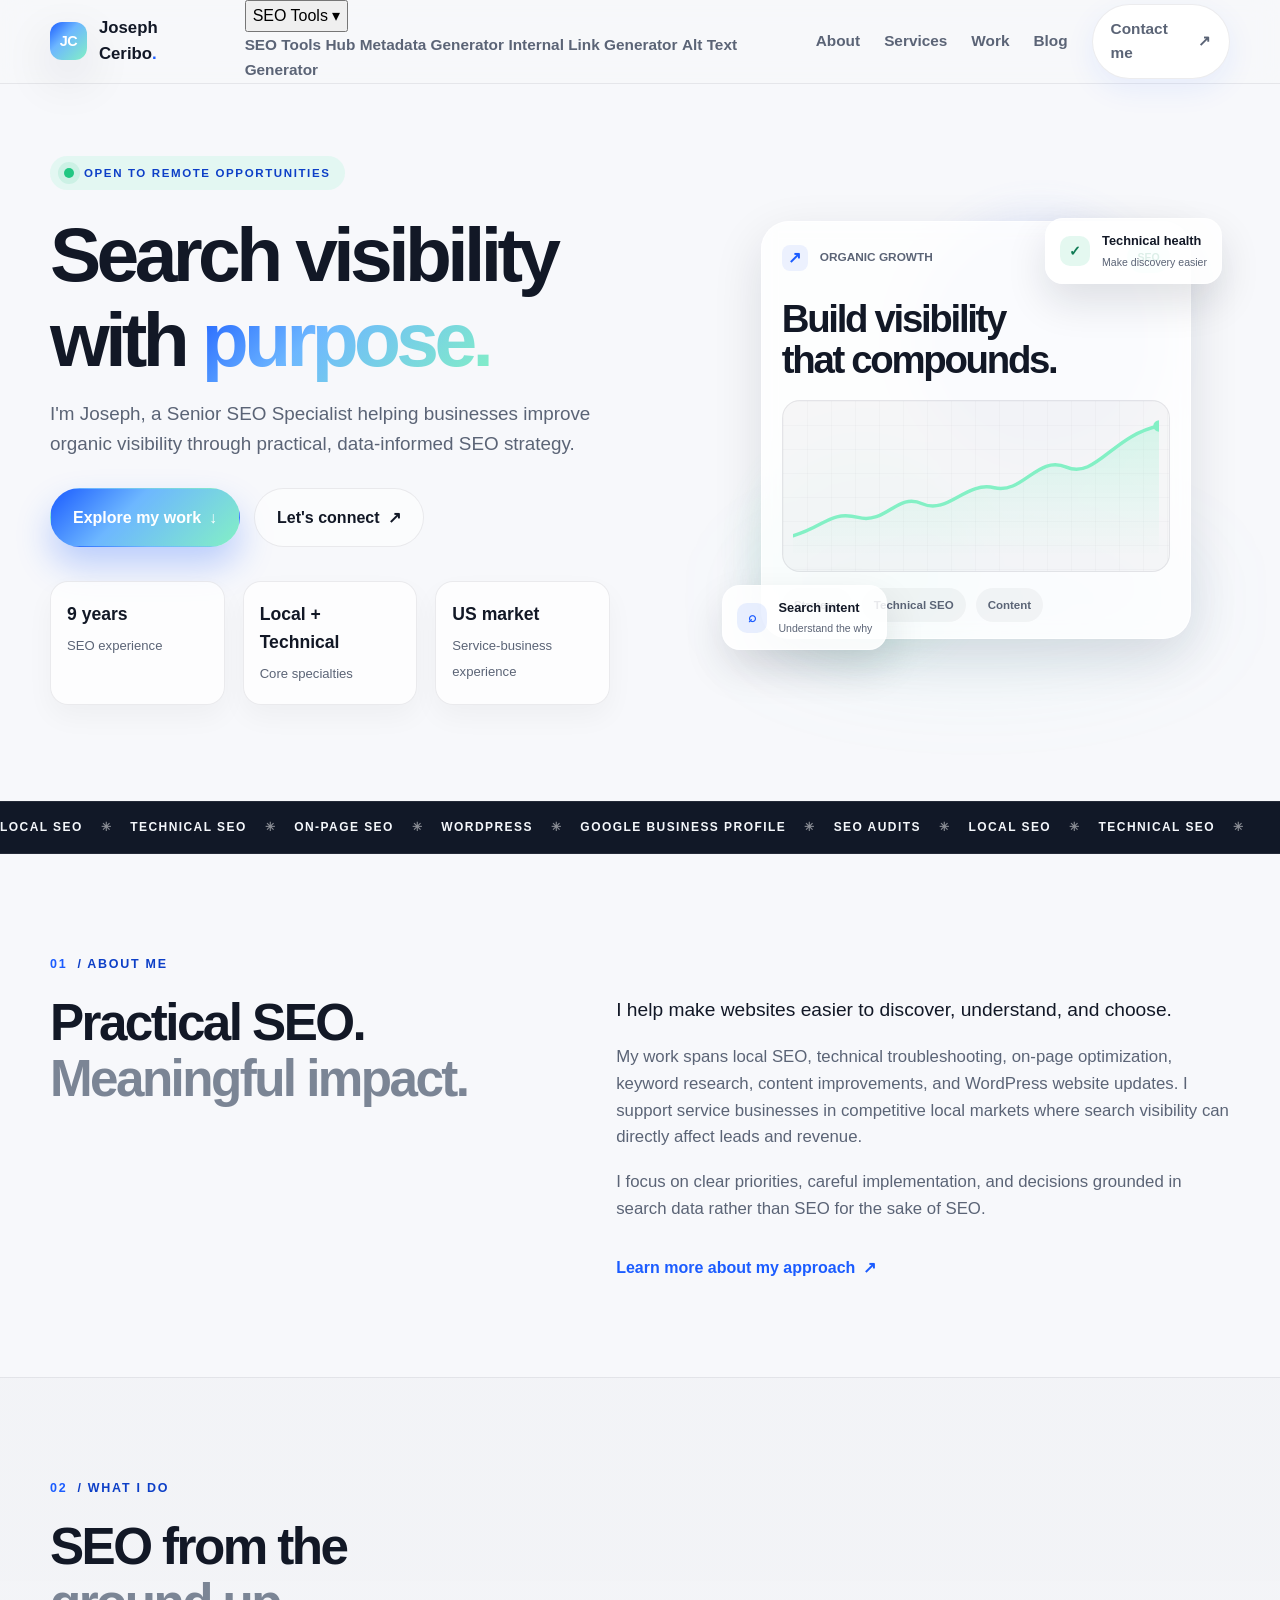
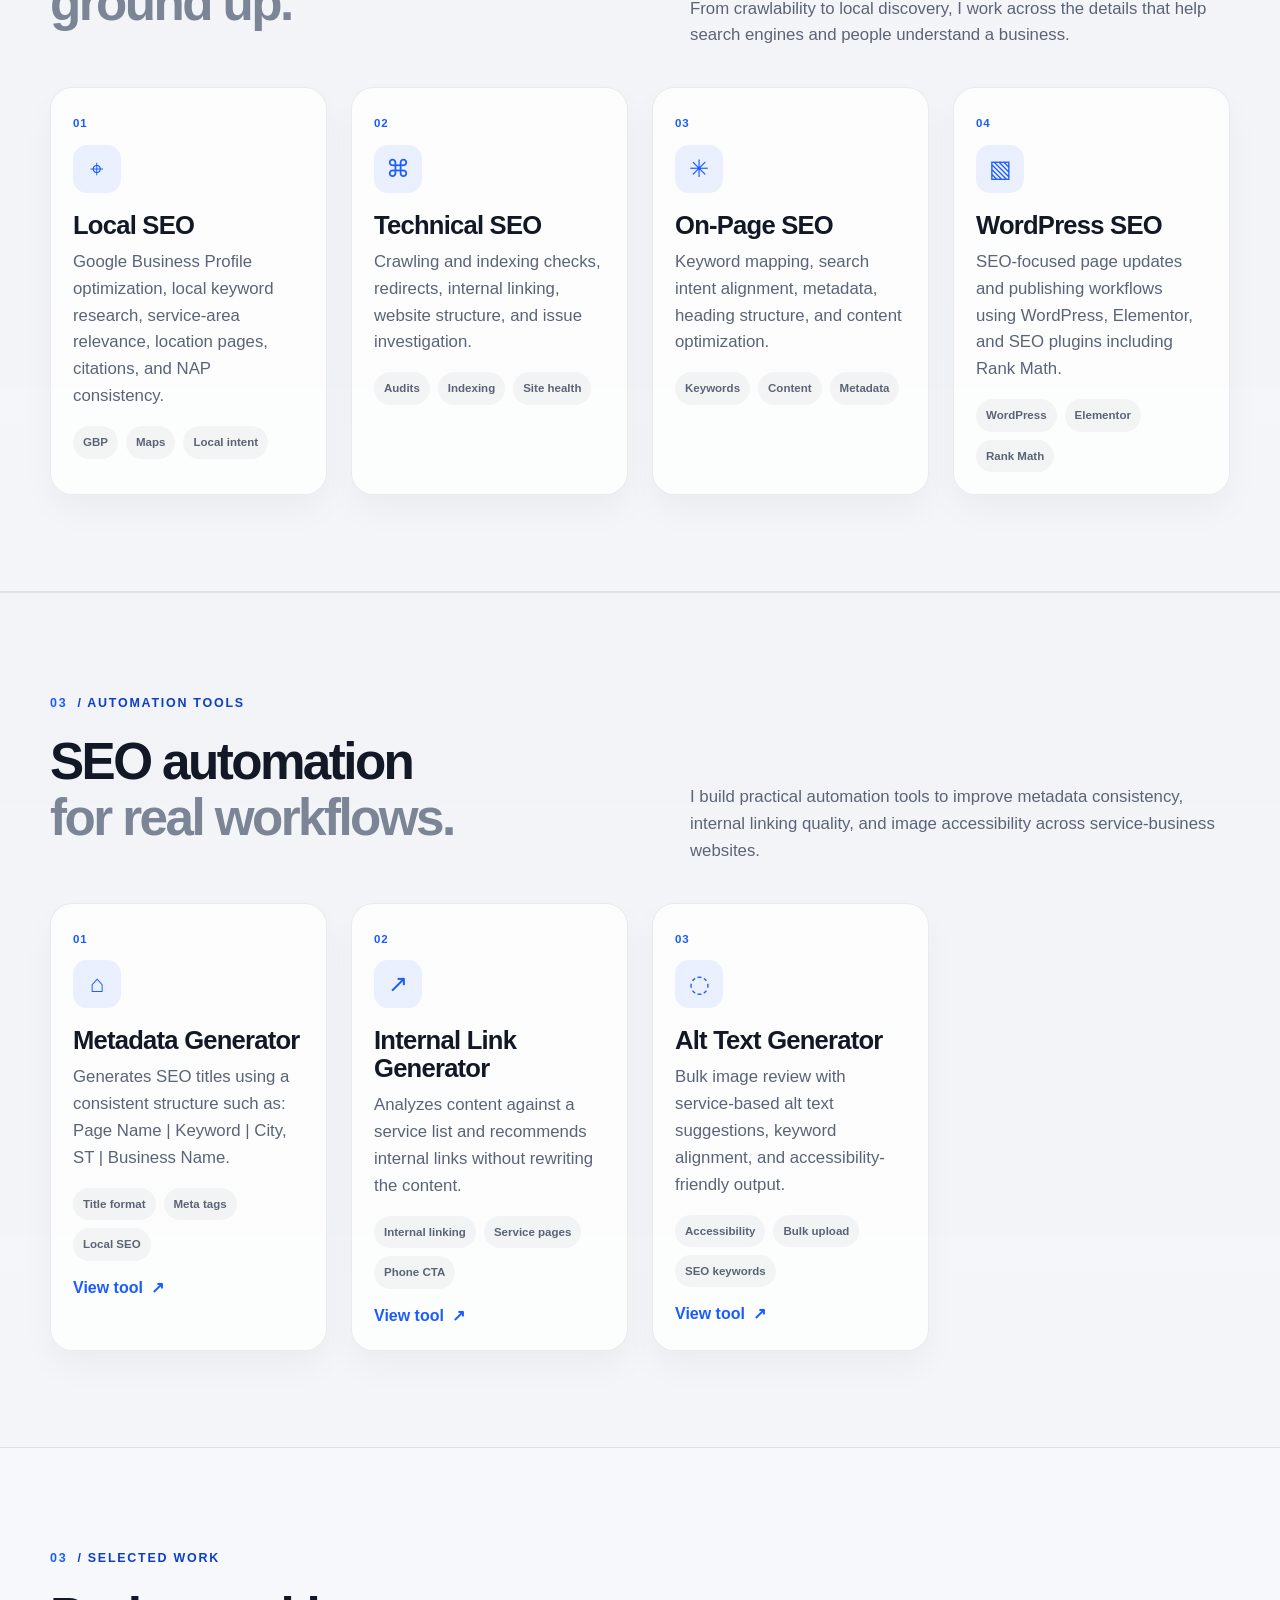
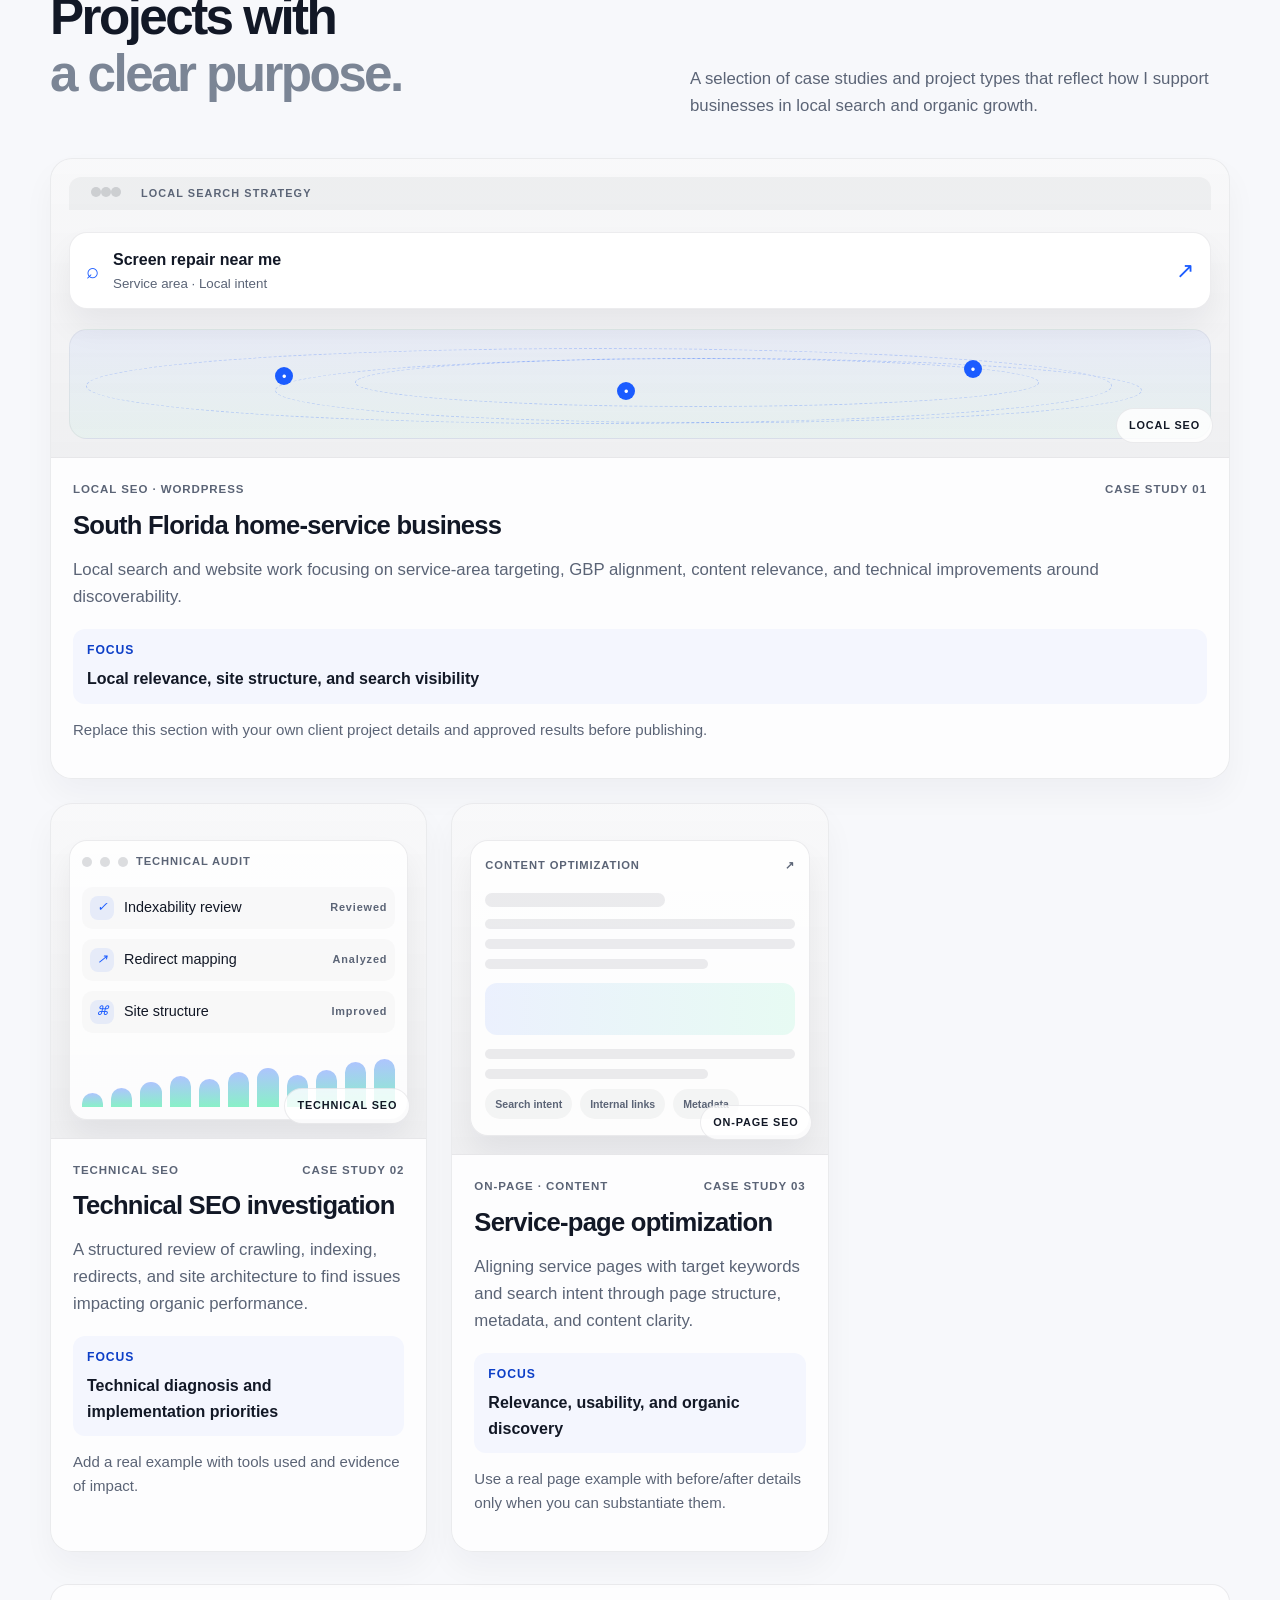
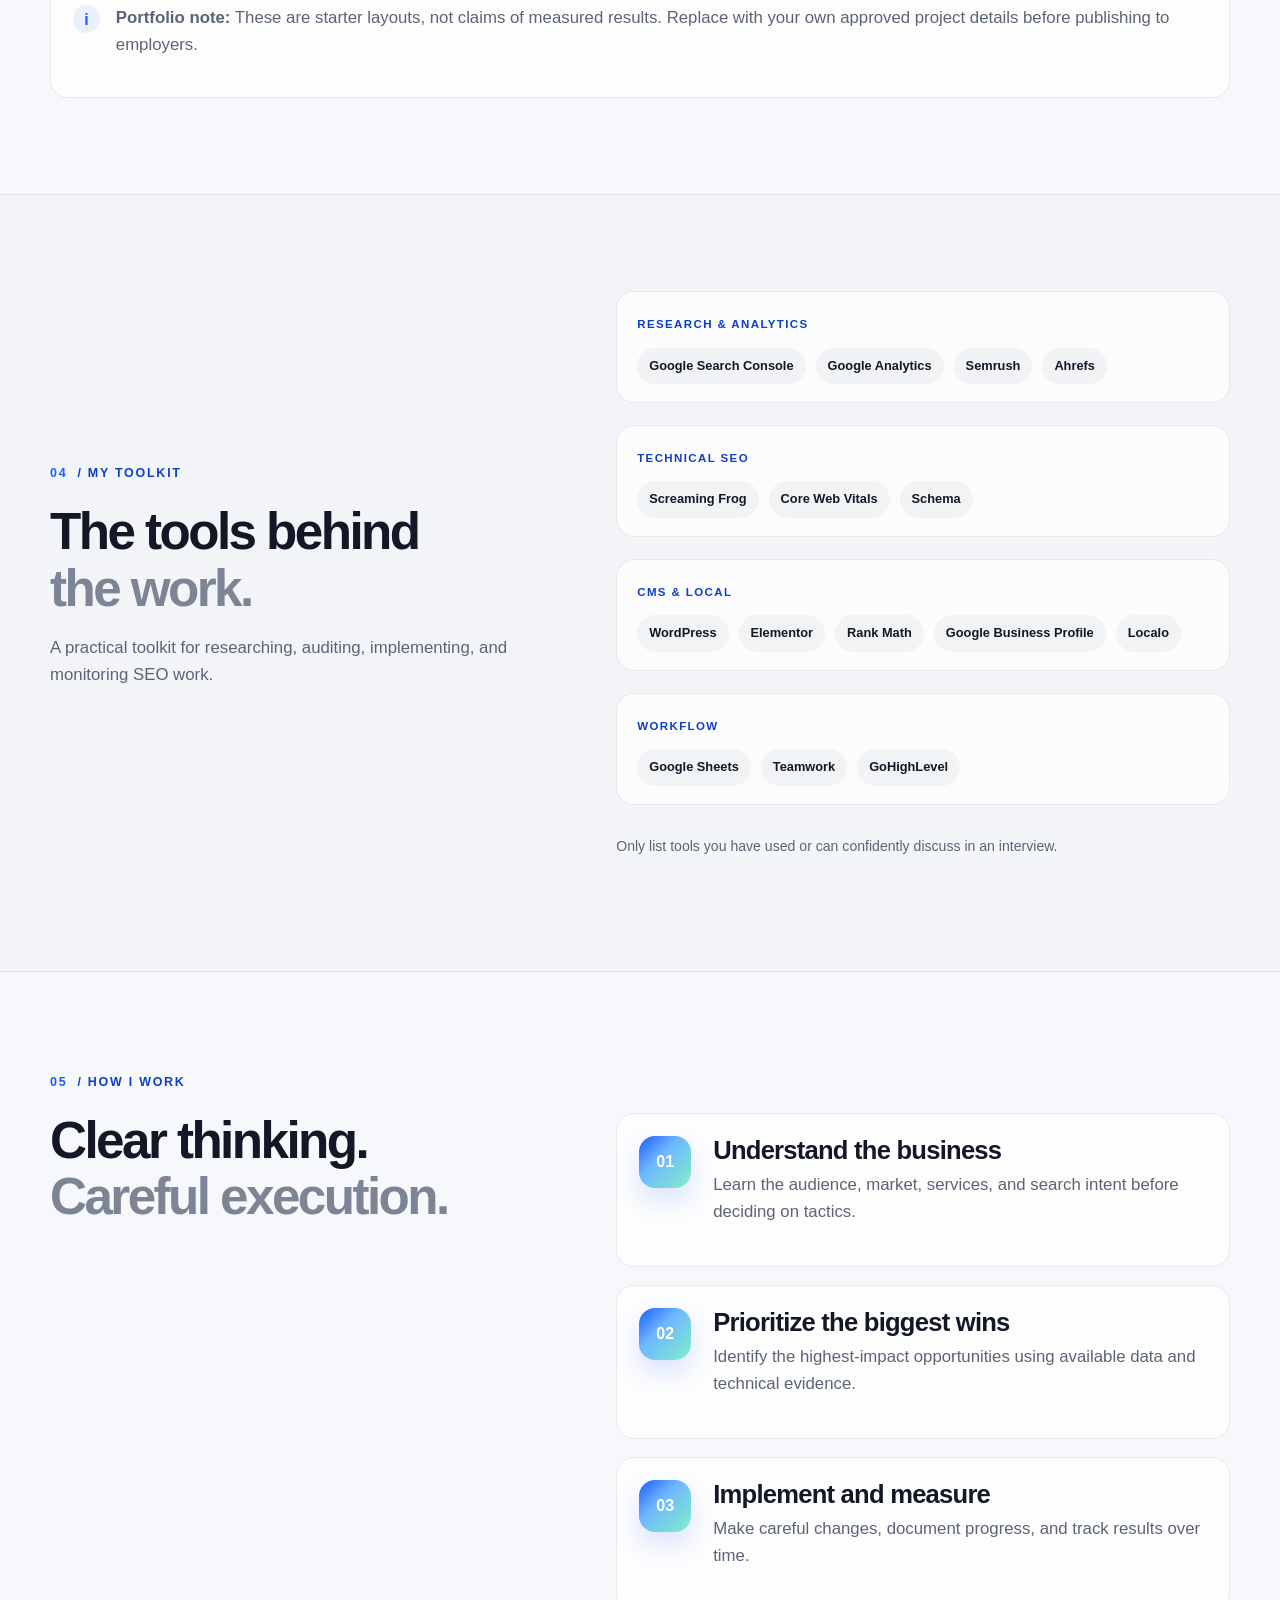
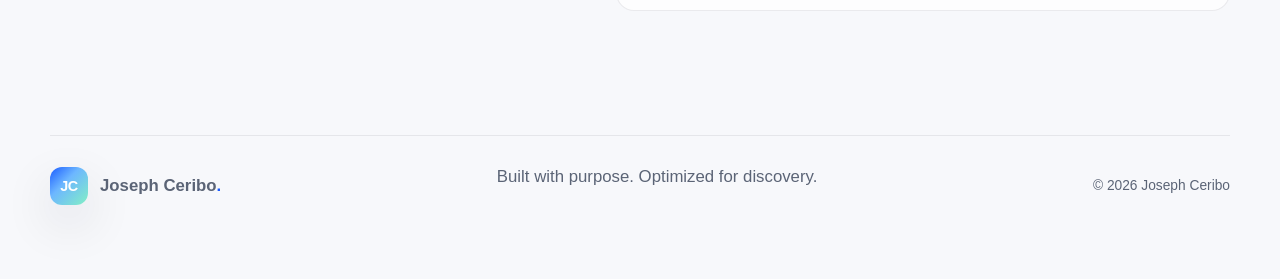
==== commit ccf2a22d: "Update index.html" ====
--- a/index.html
+++ b/index.html
@@ -9,6 +9,7 @@
   <meta name="theme-color" content="#f7f8fb">
   <link rel="canonical" href="https://josephceriboph.github.io/portfolio/">
   <link rel="stylesheet" href="styles.css">
+  <meta name="google-site-verification" content="BBmr2rqF0R0_HGZOAaa1yqTRAuO1mBvnpFuvZhjF_6Q" />
 </head>
 <body>
   <header class="site-header">
@@ -25,6 +26,18 @@
       </button>
 
       <div class="nav-links" id="nav-links">
+        <div class="nav-dropdown">
+          <button class="nav-dropdown-toggle" type="button" aria-expanded="false" aria-controls="seo-tools-menu">
+            SEO Tools <span aria-hidden="true">▾</span>
+          </button>
+          <div class="nav-dropdown-menu" id="seo-tools-menu">
+            <a href="seo-tools/index.html">SEO Tools Hub</a>
+            <a href="seo-tools/metadata-generator.html">Metadata Generator</a>
+            <a href="seo-tools/internal-link-generator.html">Internal Link Generator</a>
+            <a href="seo-tools/alt-text-generator.html">Alt Text Generator</a>
+          </div>
+        </div>
+
         <a href="about.html">About</a>
         <a href="services.html">Services</a>
         <a href="work.html">Work</a>
@@ -202,6 +215,58 @@
       </div>
     </section>
 
+    <section class="section section-alt" id="seo-tools">
+      <div class="container">
+        <div class="section-kicker"><span>03</span> / Automation tools</div>
+
+        <div class="section-heading-row">
+          <h2>SEO automation<br><span class="muted-heading">for real workflows.</span></h2>
+          <p>I build practical automation tools to improve metadata consistency, internal linking quality, and image accessibility across service-business websites.</p>
+        </div>
+
+        <div class="expertise-grid">
+          <article class="skill-card">
+            <div class="skill-number">01</div>
+            <div class="skill-icon">⌂</div>
+            <h3>Metadata Generator</h3>
+            <p>Generates SEO titles using a consistent structure such as: Page Name | Keyword | City, ST | Business Name.</p>
+            <div class="skill-tags">
+              <span>Title format</span>
+              <span>Meta tags</span>
+              <span>Local SEO</span>
+            </div>
+            <a class="text-link" href="seo-tools/index.html">View tool <span>↗</span></a>
+          </article>
+
+          <article class="skill-card">
+            <div class="skill-number">02</div>
+            <div class="skill-icon">↗</div>
+            <h3>Internal Link Generator</h3>
+            <p>Analyzes content against a service list and recommends internal links without rewriting the content.</p>
+            <div class="skill-tags">
+              <span>Internal linking</span>
+              <span>Service pages</span>
+              <span>Phone CTA</span>
+            </div>
+            <a class="text-link" href="seo-tools/internal-link-generator.html">View tool <span>↗</span></a>
+          </article>
+
+          <article class="skill-card">
+            <div class="skill-number">03</div>
+            <div class="skill-icon">◌</div>
+            <h3>Alt Text Generator</h3>
+            <p>Bulk image review with service-based alt text suggestions, keyword alignment, and accessibility-friendly output.</p>
+            <div class="skill-tags">
+              <span>Accessibility</span>
+              <span>Bulk upload</span>
+              <span>SEO keywords</span>
+            </div>
+            <a class="text-link" href="seo-tools/alt-text-generator.html">View tool <span>↗</span></a>
+          </article>
+        </div>
+      </div>
+    </section>
+
     <section class="section container" id="work">
       <div class="section-kicker"><span>03</span> / Selected work</div>
       <div class="section-heading-row">
@@ -213,7 +278,9 @@
         <article class="work-card work-featured">
           <div class="work-visual visual-local">
             <div class="browser-bar">
-              <span></span><span></span><span></span>
+              <div class="browser-dots">
+                <span></span><span></span><span></span>
+              </div>
               <div>Local Search Strategy</div>
             </div>
 
@@ -456,4 +523,4 @@
 
   <script src="script.js"></script>
 </body>
-</html>+</html>
